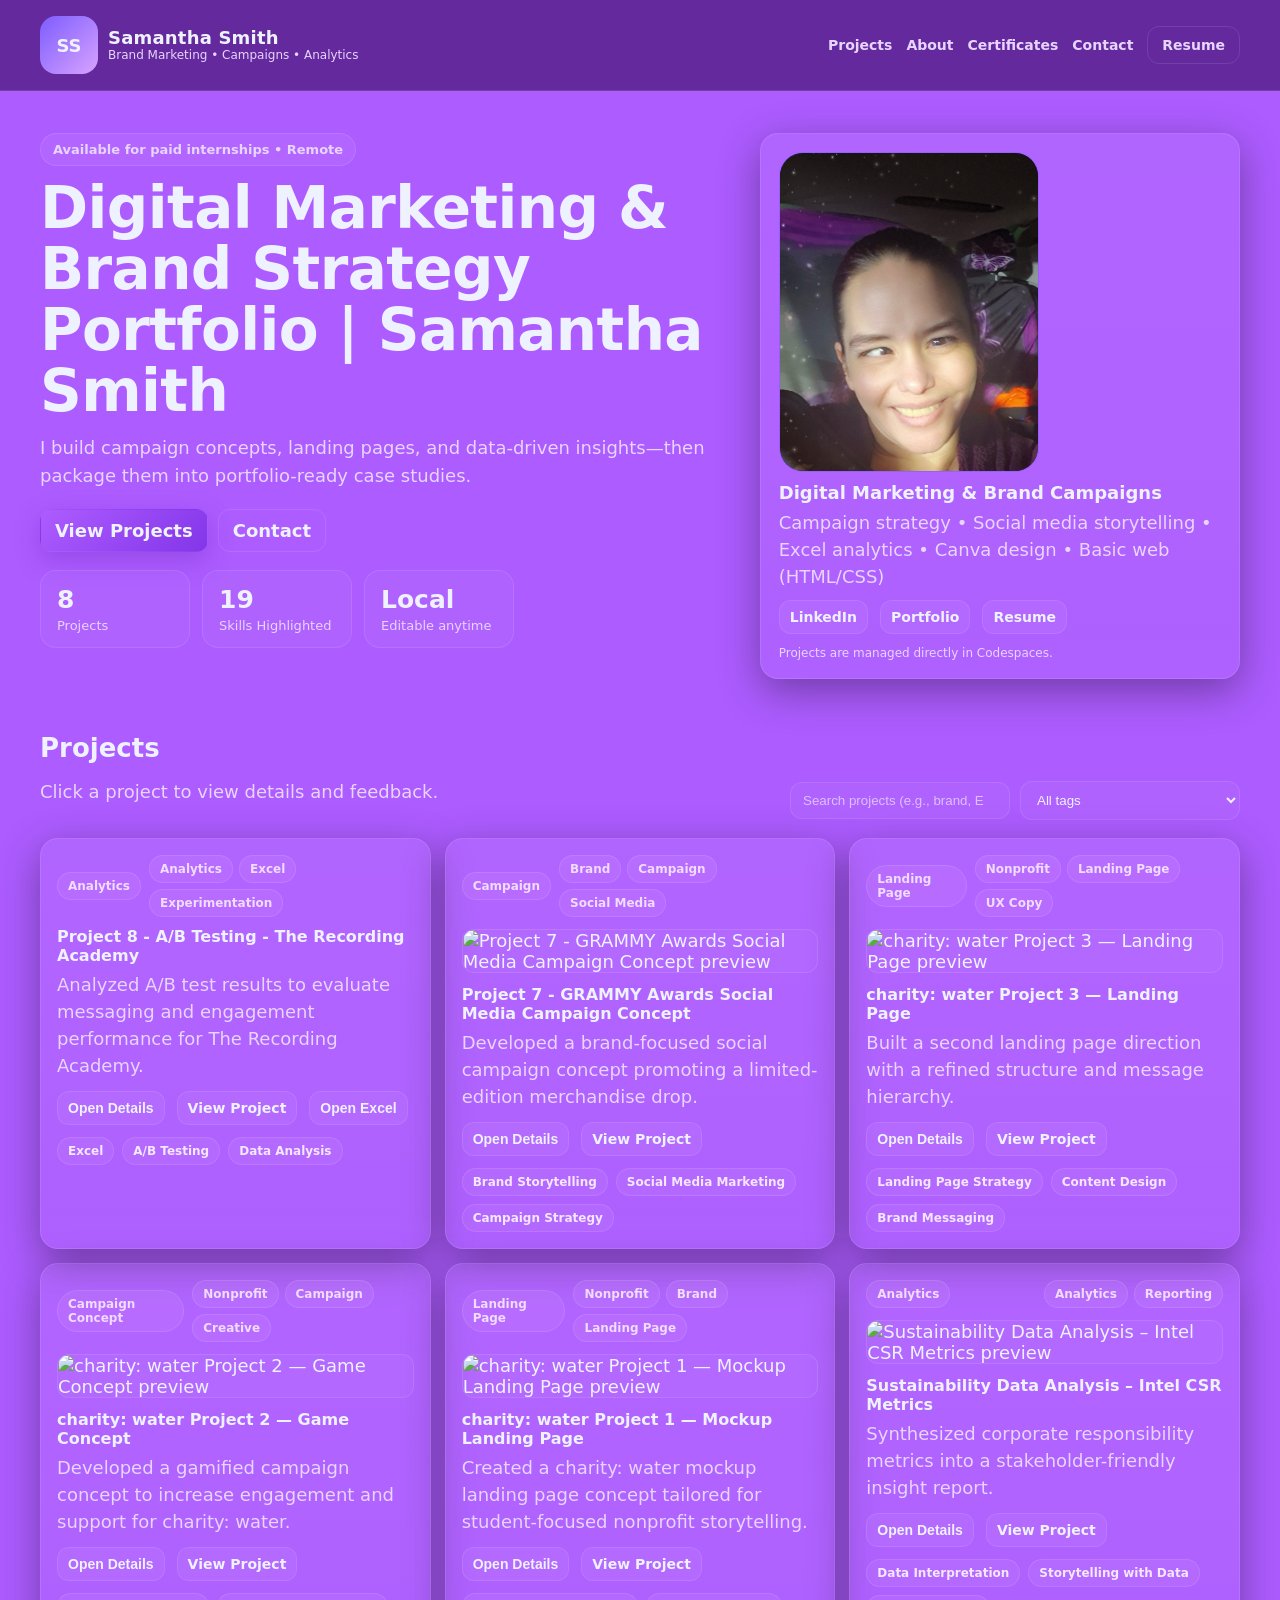
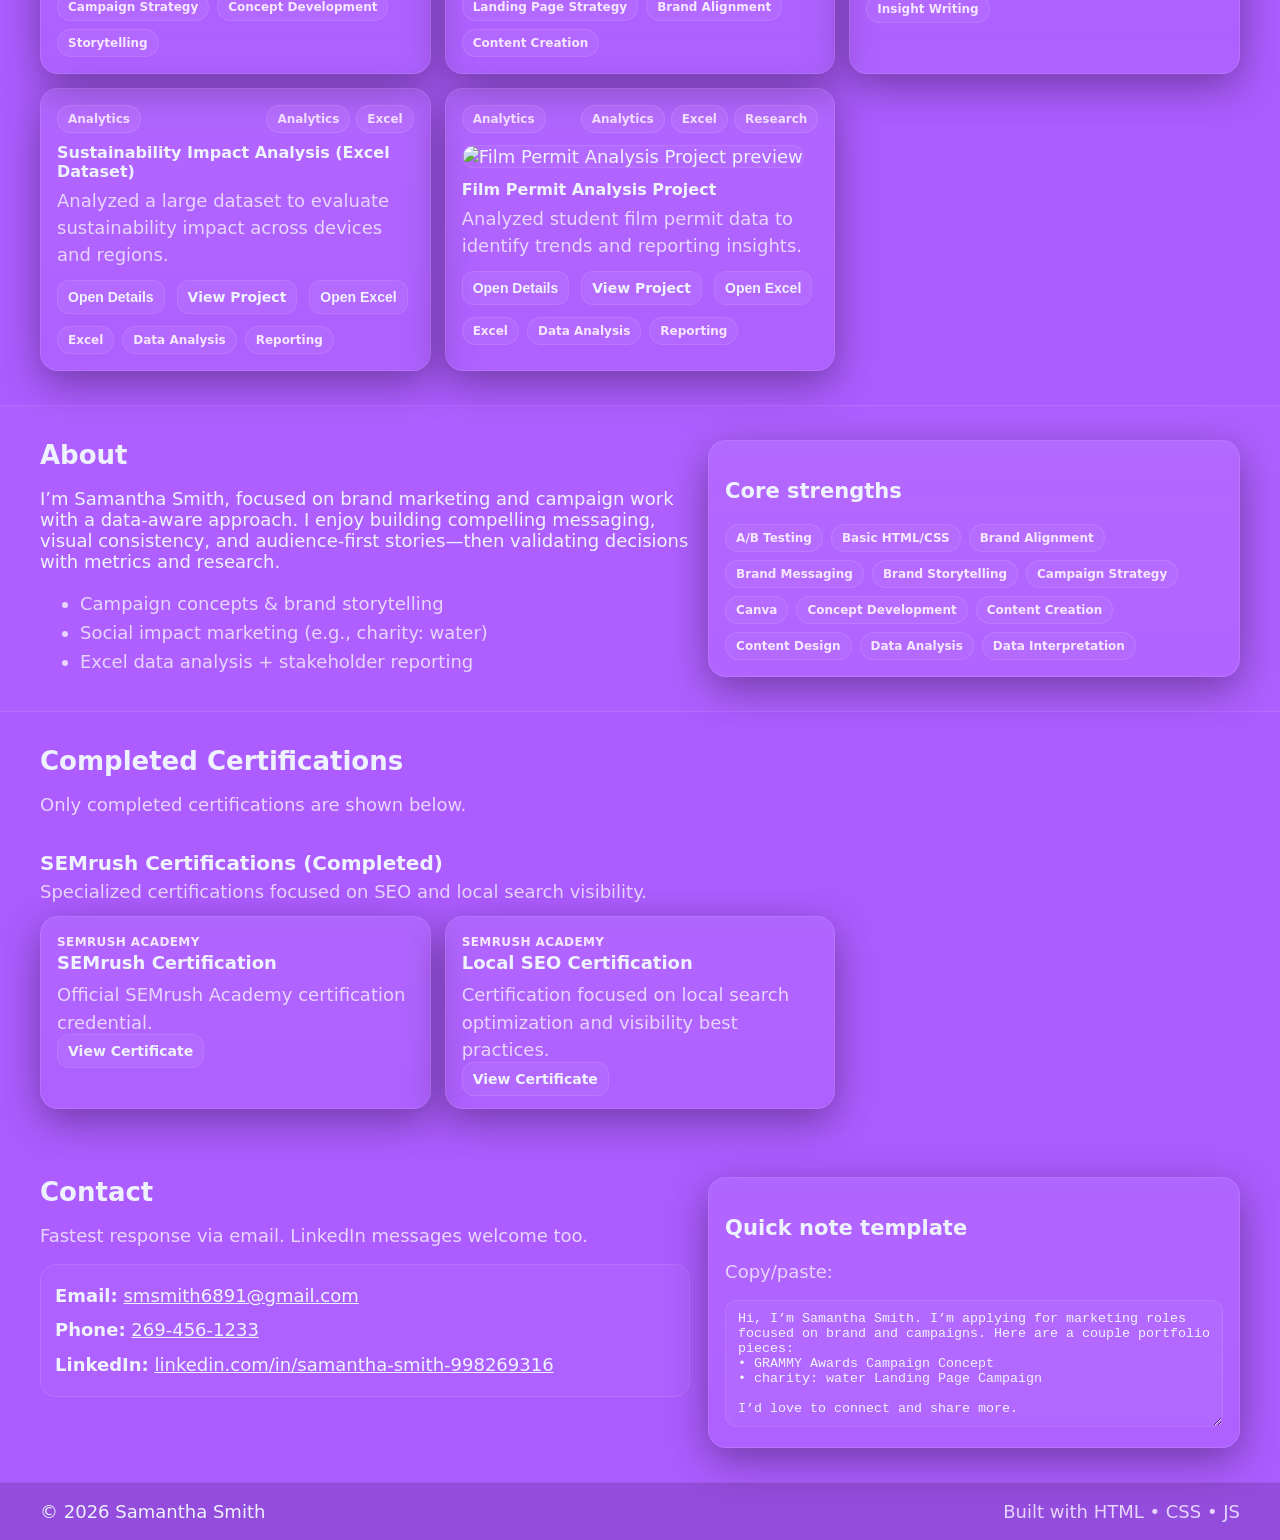
==== index.html @ 55d596a1 "Add verification token in meta and subpath HTML file" ====
<!doctype html>
<html lang="en">
<head>
  <meta charset="UTF-8" />
  <meta name="viewport" content="width=device-width, initial-scale=1" />
  <meta name="google-site-verification" content="googlef11b6f1f6ba6fa53" />
  <title>Samantha Smith | Digital Marketing & Brand Strategy Portfolio</title>
  <meta name="description" content="Portfolio of Samantha Smith showcasing digital marketing campaigns, SEO strategy, brand marketing, and creative campaign development." />
  <link rel="stylesheet" href="styles.css?v=20260307d" />
</head>
<body>
  <!-- Header -->
  <header class="site-header">
    <div class="container header-inner">
      <a class="brand" href="#top" aria-label="Go to top">
        <span class="brand-mark" aria-hidden="true">
          <img id="brandAvatarImage" alt="Samantha Smith brand profile photo" hidden />
          <span id="brandAvatarInitials">SS</span>
        </span>
        <span class="brand-text">
          <span class="brand-name">Samantha Smith</span>
          <span class="brand-role">Brand Marketing • Campaigns • Analytics</span>
        </span>
      </a>

      <nav class="nav" aria-label="Primary">
        <a href="#projects">Projects</a>
        <a href="#about">About</a>
        <a href="#certifications">Certificates</a>
        <a href="#contact">Contact</a>
        <a class="btn btn-ghost" href="https://samantha1686.github.io/Samantha-Smith-s-Portfolio-website/images/projects/assets/Samantha_Smith_Resume_2.pdf" target="_blank" rel="noreferrer">Resume</a>
      </nav>
    </div>
  </header>

  <!-- Hero -->
  <main id="top">
    <section class="hero">
      <div class="container hero-grid">
        <div class="hero-copy">
          <p class="pill">Available for paid internships • Remote</p>
          <h1>Digital Marketing & Brand Strategy Portfolio | Samantha Smith</h1>
          <p class="lede">
            I build campaign concepts, landing pages, and data-driven insights—then package them into portfolio-ready case studies.
          </p>

          <div class="hero-cta">
            <a class="btn btn-primary" href="#projects">View Projects</a>
            <a class="btn btn-ghost" href="#contact">Contact</a>
          </div>

          <div class="quick-stats" role="list">
            <div class="stat" role="listitem">
              <div class="stat-num" id="statProjects">0</div>
              <div class="stat-label">Projects</div>
            </div>
            <div class="stat" role="listitem">
              <div class="stat-num" id="statSkills">0</div>
              <div class="stat-label">Skills Highlighted</div>
            </div>
            <div class="stat" role="listitem">
              <div class="stat-num" id="statUpdates">Local</div>
              <div class="stat-label">Editable anytime</div>
            </div>
          </div>
        </div>

        <aside class="hero-card" aria-label="Profile card">
          <div class="card">
            <div class="avatar" aria-hidden="true">
              <img id="profileAvatarImage" alt="Samantha Smith profile photo" hidden />
              <span id="profileAvatarInitials">SS</span>
            </div>
            <div class="card-body">
              <h2 class="card-title">Digital Marketing & Brand Campaigns</h2>
              <p class="card-text">
                Campaign strategy • Social media storytelling • Excel analytics • Canva design • Basic web (HTML/CSS)
              </p>

              <div class="links">
                <a class="link" id="linkedinLink" href="https://www.linkedin.com/" target="_blank" rel="noreferrer">LinkedIn</a>
                <a class="link" id="portfolioLink" href="#projects">Portfolio</a>
                <a class="link" id="resumeLink" href="https://samantha1686.github.io/Samantha-Smith-s-Portfolio-website/images/projects/assets/Samantha_Smith_Resume_2.pdf" target="_blank" rel="noreferrer">Resume</a>
              </div>

              <p class="note">Projects are managed directly in Codespaces.</p>
            </div>
          </div>
        </aside>
      </div>
    </section>

    <!-- Projects -->
    <section id="projects" class="section">
      <div class="container section-head">
        <div>
          <h2>Projects</h2>
          <p class="muted">Click a project to view details and feedback.</p>
        </div>

        <div class="filters">
          <input id="searchInput" class="input" type="search" placeholder="Search projects (e.g., brand, Excel, campaign)" />
          <select id="tagFilter" class="input" aria-label="Filter by tag">
            <option value="">All tags</option>
          </select>
        </div>
      </div>

      <div class="container">
        <div id="projectGrid" class="grid" aria-live="polite"></div>
      </div>
    </section>

    <!-- About -->
    <section id="about" class="section alt">
      <div class="container two-col">
        <div>
          <h2>About</h2>
          <p>
            I’m Samantha Smith, focused on brand marketing and campaign work with a data-aware approach.
            I enjoy building compelling messaging, visual consistency, and audience-first stories—then validating decisions with metrics and research.
          </p>

          <ul class="bullets">
            <li>Campaign concepts & brand storytelling</li>
            <li>Social impact marketing (e.g., charity: water)</li>
            <li>Excel data analysis + stakeholder reporting</li>
          </ul>
        </div>

        <div class="card slim">
          <h3>Core strengths</h3>
          <div class="chip-row" id="skillsChips"></div>
        </div>
      </div>
    </section>

    <!-- Certifications -->
    <section id="certifications" class="section">
      <div class="container section-head">
        <div>
          <h2>Completed Certifications</h2>
          <p class="muted">Only completed certifications are shown below.</p>
        </div>
      </div>

      <div class="container cert-subhead">
        <h3>SEMrush Certifications (Completed)</h3>
        <p class="muted">Specialized certifications focused on SEO and local search visibility.</p>
      </div>

      <div class="container cert-grid" role="list" aria-label="SEMrush certifications">
        <article class="card cert-card" role="listitem">
          <p class="cert-issuer">SEMrush Academy</p>
          <h3>SEMrush Certification</h3>
          <p class="muted">Official SEMrush Academy certification credential.</p>
          <p><a class="link" href="semrush%20certifications/samantha-smith_25SEMrush.pdf" target="_blank" rel="noreferrer">View Certificate</a></p>
        </article>

        <article class="card cert-card" role="listitem">
          <p class="cert-issuer">SEMrush Academy</p>
          <h3>Local SEO Certification</h3>
          <p class="muted">Certification focused on local search optimization and visibility best practices.</p>
          <p><a class="link" href="semrush%20certifications/samantha-smith_25localseo.pdf" target="_blank" rel="noreferrer">View Certificate</a></p>
        </article>
      </div>
    </section>

    <!-- Contact -->
    <section id="contact" class="section">
      <div class="container two-col">
        <div>
          <h2>Contact</h2>
          <p class="muted">Fastest response via email. LinkedIn messages welcome too.</p>

          <div class="contact-card">
            <div><strong>Email:</strong> <a href="mailto:smsmith6891@gmail.com">smsmith6891@gmail.com</a></div>
            <div><strong>Phone:</strong> <a href="tel:+12694561233">269-456-1233</a></div>
            <div><strong>LinkedIn:</strong> <a href="https://www.linkedin.com/in/samantha-smith-998269316/" target="_blank" rel="noreferrer">linkedin.com/in/samantha-smith-998269316</a></div>
          </div>
        </div>

        <div class="card slim">
          <h3>Quick note template</h3>
          <p class="muted">Copy/paste:</p>
          <textarea class="textarea" rows="7" readonly>
Hi, I’m Samantha Smith. I’m applying for marketing roles focused on brand and campaigns. Here are a couple portfolio pieces:
• GRAMMY Awards Campaign Concept
• charity: water Landing Page Campaign

I’d love to connect and share more.
          </textarea>
        </div>
      </div>
    </section>
  </main>

  <!-- Project Modal -->
  <dialog id="projectModal" class="modal">
    <div class="modal-inner">
      <button class="icon-btn" id="modalClose" aria-label="Close">✕</button>
      <div id="modalContent"></div>
    </div>
  </dialog>

  <footer class="footer">
    <div class="container footer-inner">
      <span>© <span id="year"></span> Samantha Smith</span>
      <span class="muted">Built with HTML • CSS • JS</span>
    </div>
  </footer>

  <script src="https://cdn.jsdelivr.net/npm/xlsx@0.18.5/dist/xlsx.full.min.js"></script>
  <script src="app.js?v=20260308a"></script>
</body>
</html>
---- styles.css ----
:root{
  --bg:#ad5cff;
  --panel:#0f1a2f;
  --panel-2:#101f3b;
  --text:#eef2ff;
  --muted:#e7d5ff;
  --line: rgba(255,255,255,.10);
  --brand:#7c5cff;
  --brand-2:#d8a3ff;
  --danger:#ff4d4d;
  --shadow: 0 12px 40px rgba(0,0,0,.35);
}

*{ box-sizing:border-box; }
html{ scroll-behavior:smooth; }
body{
  margin:0;
  font-family: ui-sans-serif, system-ui, -apple-system, Segoe UI, Roboto, Helvetica, Arial;
  font-size: 18px;
  background: var(--bg);
  color:var(--text);
}

a{ color:inherit; }
.container{ width:min(1200px, 95%); margin:0 auto; }

.site-header{
  position:sticky; top:0; z-index:50;
  backdrop-filter: blur(10px);
  background: rgba(72,24,120,.72);
  border-bottom: 1px solid var(--line);
}
.header-inner{
  display:flex; align-items:center; justify-content:space-between;
  padding:16px 0;
}
.brand{ display:flex; gap:10px; align-items:center; text-decoration:none; }
.brand-mark{
  width:58px; height:58px; border-radius:16px;
  display:grid; place-items:center;
  background: linear-gradient(135deg, rgba(124,92,255,1), rgba(216,163,255,1));
  font-weight:800;
  overflow:hidden;
}
.brand-mark img{
  width:100%;
  height:100%;
  object-fit:cover;
  object-position: center 62%;
}
#brandAvatarImage{ display:none !important; }
#brandAvatarInitials{ display:inline !important; }
.brand-text{ display:flex; flex-direction:column; line-height:1.1; }
.brand-name{ font-weight:800; letter-spacing:.2px; }
.brand-role{ font-size:12px; color:var(--muted); margin-top:2px; }

.nav{ display:flex; gap:14px; align-items:center; }
.nav a{ text-decoration:none; color:var(--muted); font-weight:600; font-size:14px; }
.nav a:hover{ color:#f4e7ff; }

.hero{ padding:42px 0 20px; }
.hero-grid{
  display:grid; gap:26px;
  grid-template-columns: 1.3fr .9fr;
}
@media (max-width: 900px){
  .hero-grid{ grid-template-columns: 1fr; }
}

.pill{
  display:inline-block;
  padding:8px 12px;
  border:1px solid var(--line);
  border-radius:999px;
  color:var(--muted);
  background: rgba(216,163,255,.14);
  font-weight:600;
  font-size:13px;
  margin:0 0 12px;
}
h1{
  font-size:58px;
  line-height:1.05;
  margin:0 0 12px;
  letter-spacing:-.6px;
}
@media (max-width: 600px){
  h1{ font-size:38px; }
}
.lede{ color:var(--muted); font-size:18px; line-height:1.6; margin:0 0 18px; }

.hero-cta{ display:flex; gap:10px; margin: 14px 0 18px; flex-wrap:wrap; }

.btn{
  border:1px solid var(--line);
  background: rgba(255,255,255,.08);
  color:var(--text);
  padding:10px 14px;
  border-radius:12px;
  cursor:pointer;
  font-weight:700;
  text-decoration:none;
  display:inline-flex;
  align-items:center;
  justify-content:center;
  gap:8px;
  transition: background .15s ease, transform .12s ease, box-shadow .15s ease;
}
.btn:hover{
  background: rgba(244,231,255,.17);
  transform: translateY(-1px);
}
.btn:focus-visible{
  outline: 2px solid rgba(244,231,255,.78);
  outline-offset: 2px;
}
.btn-primary{
  background: linear-gradient(135deg, rgba(173,92,255,1), rgba(131,54,233,1));
  border-color: transparent;
  box-shadow: 0 8px 24px rgba(110,40,190,.35);
}
.btn-primary:hover{ filter: brightness(1.08); }
.btn-ghost{ background: transparent; }
.btn-danger{
  background: rgba(255,77,77,.12);
  border-color: rgba(255,77,77,.35);
  color: #ffd6d6;
}
.btn-danger:hover{ background: rgba(255,77,77,.18); }

.quick-stats{
  display:flex; gap:12px; flex-wrap:wrap;
  margin-top:12px;
}
.stat{
  padding:14px 16px;
  border:1px solid var(--line);
  border-radius:16px;
  background: rgba(255,255,255,.04);
  min-width: 150px;
}
.stat-num{ font-size:25px; font-weight:900; }
.stat-label{ font-size:13px; color:var(--muted); margin-top:4px; }

.card{
  border:1px solid var(--line);
  border-radius:18px;
  background: linear-gradient(180deg, rgba(255,255,255,.06), rgba(255,255,255,.03));
  box-shadow: var(--shadow);
}
.card.slim{ padding:16px; }
.hero-card .card{ padding:18px; }
.avatar{
  width:260px;
  height:320px;
  max-width:100%;
  border-radius:24px;
  background: rgba(124,92,255,.18);
  border:1px solid rgba(124,92,255,.35);
  display:grid; place-items:center;
  font-weight:900;
  letter-spacing:.6px;
  margin-bottom:10px;
  overflow:hidden;
}
@media (max-width: 600px){
  .avatar{
    width:210px;
    height:260px;
    border-radius:20px;
  }
}
.avatar img{
  width:100%;
  height:100%;
  object-fit: contain;
  object-position: center top;
  background: rgba(73,30,122,.85);
}
.card-title{ margin: 8px 0 6px; font-size:18px; }
.card-text{ margin: 0 0 10px; color: var(--muted); line-height:1.5; }
.links{ display:flex; gap:12px; flex-wrap:wrap; }
.link{
  color: var(--text);
  text-decoration:none;
  font-weight:700;
  font-size:14px;
  padding:8px 10px;
  border-radius:12px;
  border:1px solid var(--line);
  background: rgba(216,163,255,.10);
}
.link:hover{ background: rgba(244,231,255,.16); }
.note{ margin: 12px 0 0; color: var(--muted); font-size:12px; }

.section{ padding: 34px 0; }
.section.alt{ background: rgba(255,255,255,.02); border-top:1px solid var(--line); border-bottom:1px solid var(--line); }
.section-head{
  display:flex; align-items:flex-end; justify-content:space-between;
  gap:16px; flex-wrap:wrap;
  margin-bottom:18px;
}
.section h2{ margin:0 0 8px; font-size:26px; }
.muted{ color: var(--muted); }

.filters{ display:flex; gap:10px; align-items:center; flex-wrap:wrap; }
.input{
  border:1px solid var(--line);
  background: rgba(255,255,255,.04);
  border-radius:12px;
  padding:10px 12px;
  color: var(--text);
  outline:none;
  min-width: 220px;
}
.input::placeholder{ color: rgba(231,213,255,.82); }

.grid{
  display:grid;
  grid-template-columns: repeat(3, 1fr);
  gap:14px;
}
@media (max-width: 900px){
  .grid{ grid-template-columns: repeat(2, 1fr); }
}
@media (max-width: 600px){
  .grid{ grid-template-columns: 1fr; }
}
.card-project{
  padding:16px;
  cursor:pointer;
  transition: transform .12s ease;
}
.card-project:hover{ transform: translateY(-2px); }

.kicker{
  display:flex; gap:8px; align-items:center; justify-content:space-between;
  margin-bottom:10px;
}
.badge{
  font-size:12px;
  padding:6px 10px;
  border-radius:999px;
  border:1px solid var(--line);
  background: rgba(216,163,255,.14);
  color: #f0dcff;
  font-weight:700;
}
.project-title{ font-size:16px; margin:0 0 6px; font-weight:900; }
.project-summary{ margin:0 0 12px; color:var(--muted); line-height:1.5; }
.project-cover{
  width:100%;
  height:170px;
  object-fit:cover;
  border-radius:12px;
  border:1px solid var(--line);
  background: rgba(255,255,255,.03);
  margin: 2px 0 12px;
}
.chip-row{ display:flex; gap:8px; flex-wrap:wrap; }
.chip{
  font-size:12px;
  padding:6px 10px;
  border-radius:999px;
  background: rgba(216,163,255,.10);
  border:1px solid rgba(216,163,255,.28);
  color:#f4e7ff;
  font-weight:700;
}
.two-col{
  display:grid;
  grid-template-columns: 1.1fr .9fr;
  gap:18px;
}
@media (max-width: 900px){
  .two-col{ grid-template-columns: 1fr; }
}
.bullets{ margin:12px 0 0; color:var(--muted); line-height:1.6; }

.cert-grid{
  display:grid;
  grid-template-columns: repeat(3, minmax(0, 1fr));
  gap:14px;
}
.cert-subhead{
  margin-top: 18px;
  margin-bottom: 14px;
}
.cert-subhead h3{
  margin: 0 0 6px;
  font-size: 20px;
}
.cert-subhead p{
  margin: 0;
}
@media (max-width: 900px){
  .cert-grid{ grid-template-columns: repeat(2, minmax(0, 1fr)); }
}
@media (max-width: 640px){
  .cert-grid{ grid-template-columns: 1fr; }
}
.cert-card{
  padding:16px;
}
.cert-card h3{
  margin:0 0 8px;
  font-size:18px;
}
.cert-card p{
  margin:0;
  line-height:1.55;
}
.cert-issuer{
  font-size:12px;
  letter-spacing:.4px;
  text-transform:uppercase;
  font-weight:800;
  color:#f4e7ff;
  margin:0 0 8px;
}

.contact-card{
  border:1px solid var(--line);
  border-radius:16px;
  padding:14px;
  background: rgba(255,255,255,.03);
  line-height:1.9;
}

.textarea{
  width:100%;
  border:1px solid var(--line);
  background: rgba(255,255,255,.04);
  border-radius:12px;
  padding:10px 12px;
  color: var(--text);
  resize: vertical;
}

.footer{
  border-top: 1px solid var(--line);
  padding: 18px 0;
  background: rgba(56,18,94,.22);
}
.footer-inner{
  display:flex; justify-content:space-between; gap:10px; flex-wrap:wrap;
}

/* Modal */
.modal{
  border:none;
  padding:0;
  background: transparent;
}
.modal::backdrop{ background: rgba(0,0,0,.55); }
.modal-inner{
  width: min(840px, 92vw);
  margin: 7vh auto;
  border-radius: 18px;
  border: 1px solid var(--line);
  background: rgba(77,27,130,.96);
  box-shadow: var(--shadow);
  position: relative;
  padding: 18px;
}
.icon-btn{
  position:absolute;
  top:12px; right:12px;
  border:1px solid var(--line);
  background: rgba(255,255,255,.04);
  color: var(--text);
  width:38px; height:38px;
  border-radius:12px;
  cursor:pointer;
  font-weight:900;
}
.icon-btn:hover{ background: rgba(255,255,255,.08); }
.modal h3{ margin: 6px 0 10px; font-size:22px; }
.modal h3,
.modal h4,
.modal p,
.modal .list,
.modal .list li{
  color: var(--text);
}
.modal .modal-title,
.modal .modal-section-title,
.modal .modal-copy,
.modal .modal-list,
.modal .modal-list li{
  color: var(--text) !important;
}
.modal p{ line-height:1.65; }
.project-modal-media{
  display:grid;
  grid-template-columns: repeat(2, minmax(0, 1fr));
  gap:10px;
  margin: 2px 0 12px;
}
.project-modal-image{
  width:100%;
  height:190px;
  object-fit:cover;
  border-radius:12px;
  border:1px solid var(--line);
  background: rgba(255,255,255,.03);
}
@media (max-width: 700px){
  .project-modal-media{ grid-template-columns: 1fr; }
}
.excel-preview-wrap{
  margin-top: 12px;
  max-height: 52vh;
  overflow: auto;
  border: 1px solid var(--line);
  border-radius: 12px;
  background: rgba(255,255,255,.02);
  padding: 8px;
}
.excel-preview-toolbar{
  display:flex;
  gap:8px;
  align-items:center;
  margin: 8px 0 10px;
}
.excel-preview-toolbar .input{
  min-width: 220px;
}
.excel-preview-wrap table{
  border-collapse: collapse;
  width: 100%;
  color: var(--text) !important;
  font-size: 13px;
  background: transparent !important;
}
.excel-preview-wrap tbody,
.excel-preview-wrap thead,
.excel-preview-wrap tr{
  background: transparent !important;
}
.excel-preview-wrap th,
.excel-preview-wrap td{
  border: 1px solid var(--line);
  padding: 6px 8px;
  text-align: left;
  color: var(--text) !important;
  background: rgba(73,30,122,.92) !important;
}
.excel-preview-wrap tr:nth-child(even){
  background: rgba(255,255,255,.02);
}
.excel-preview-wrap a{
  color: #cfd9ff !important;
}
hr.sep{ border:none; border-top:1px solid var(--line); margin:16px 0; }
.list{ margin:0; padding-left:18px; line-height:1.7; }

/* Admin panel */
.admin{
  position: fixed;
  right: 14px;
  bottom: 14px;
  width: min(560px, 92vw);
  max-height: 86vh;
  overflow: auto;
  border: 1px solid var(--line);
  background: rgba(77,27,130,.95);
  border-radius: 18px;
  box-shadow: var(--shadow);
  padding: 16px;
}
.admin-head h2{ margin:0 0 6px; }
.admin-actions{ display:flex; gap:10px; flex-wrap:wrap; margin: 12px 0 14px; }
.form-row{ display:grid; gap:10px; margin-bottom:12px; }
.form-row label{ display:grid; gap:6px; font-weight:700; color: var(--text); }
.form-row .input, .form-row .textarea{ width:100%; }
.form-row.two{ grid-template-columns: 1fr 1fr; }
.admin-list{ margin-top: 14px; }
#adminList{ display:grid; gap:8px; margin-top:10px; }
.admin-item{
  display:flex; align-items:center; justify-content:space-between;
  gap:10px;
  padding:10px 12px;
  border:1px solid var(--line);
  border-radius:14px;
  background: rgba(255,255,255,.03);
}
.admin-item strong{ font-size:14px; }
.admin-item .mini{ color: var(--muted); font-size:12px; }
.admin-item .row{ display:flex; gap:8px; flex-wrap:wrap; }
.admin-image-preview{
  margin-top:4px;
  max-width: 360px;
  white-space: nowrap;
  overflow: hidden;
  text-overflow: ellipsis;
}

.file-btn{ position:relative; overflow:hidden; }
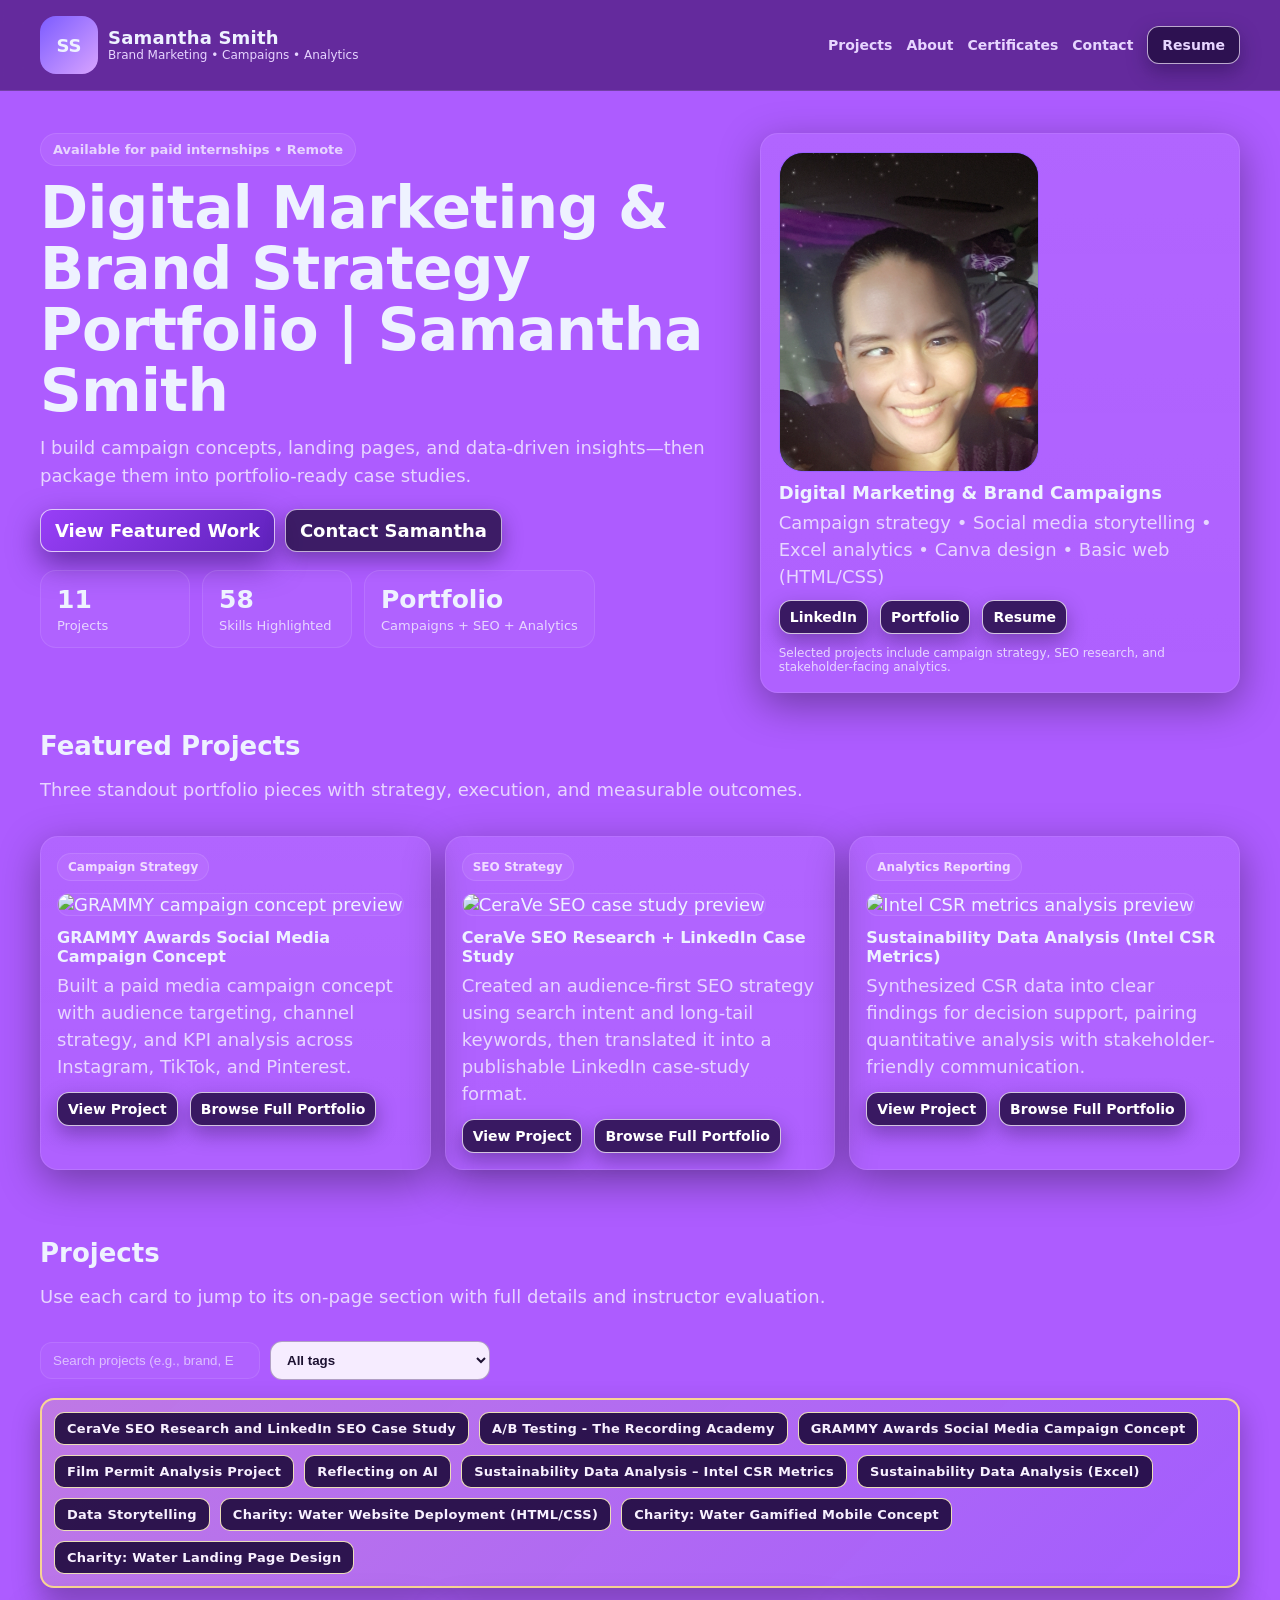
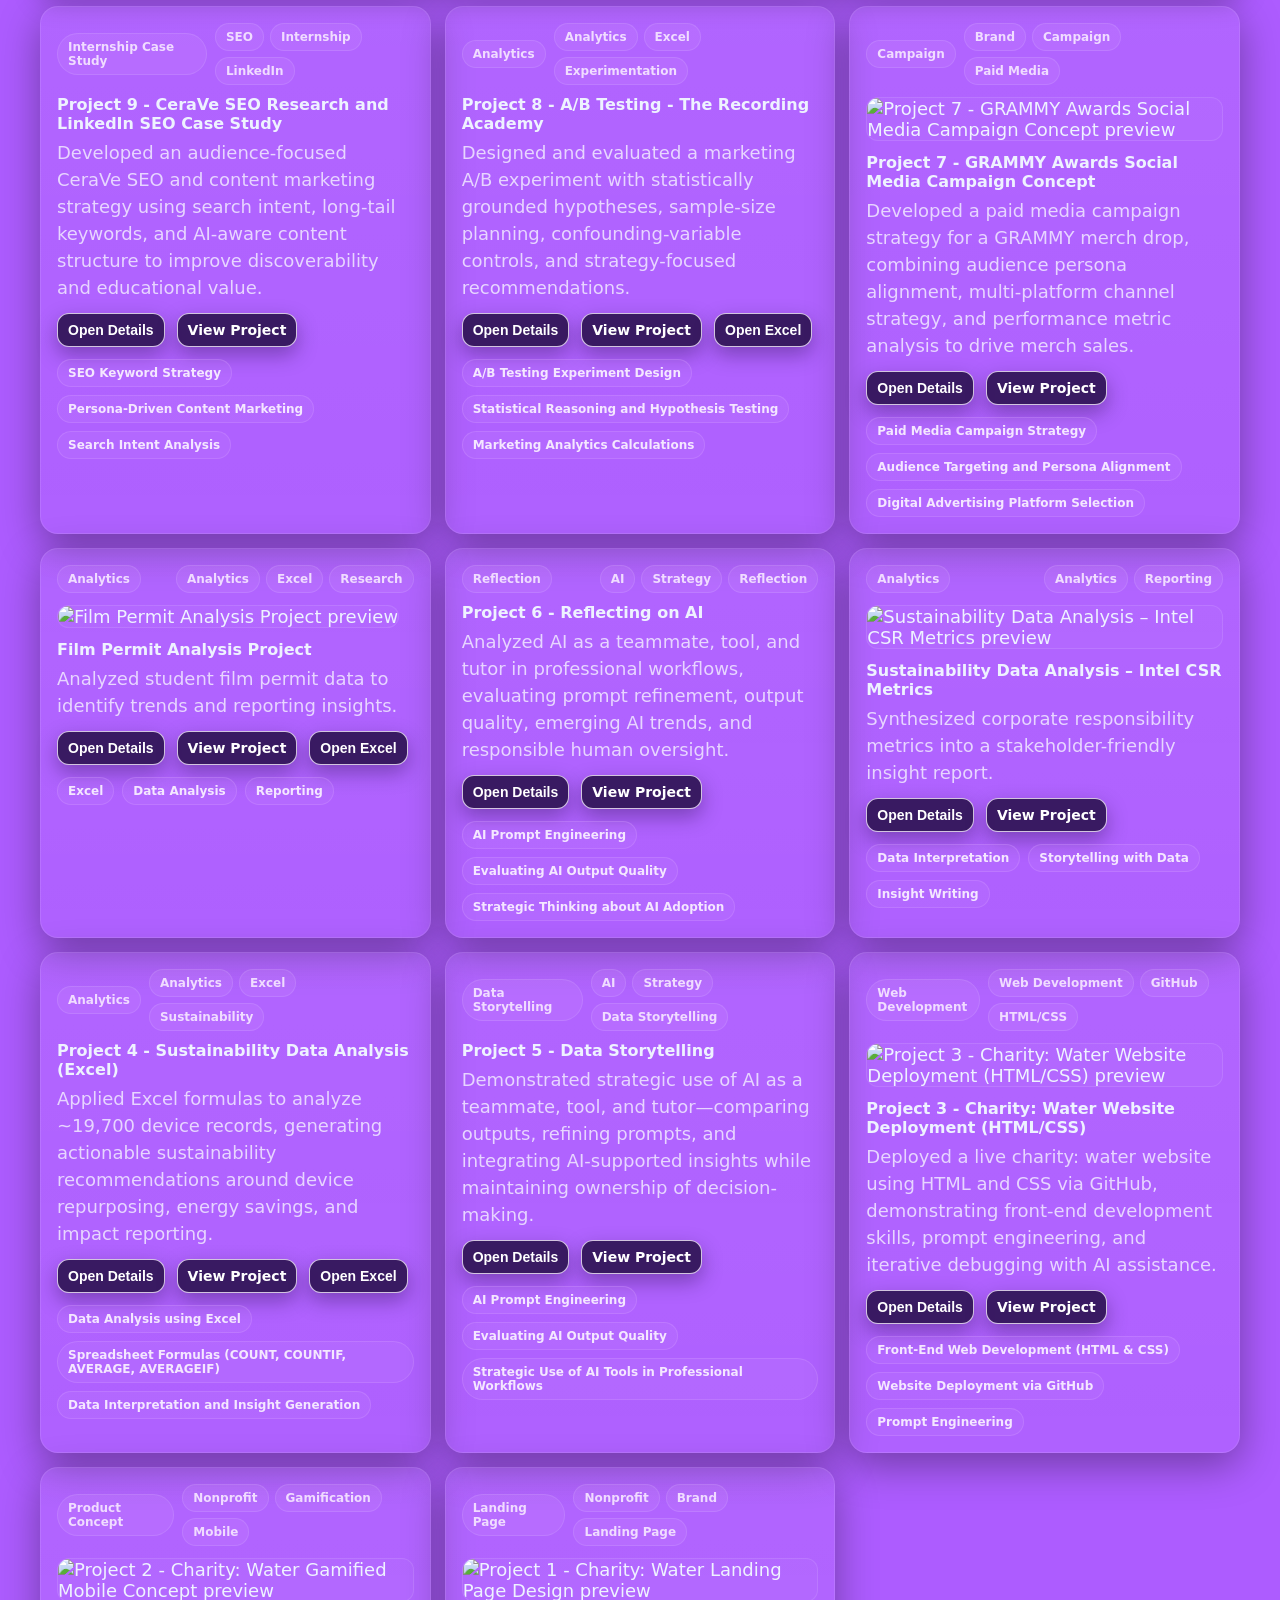
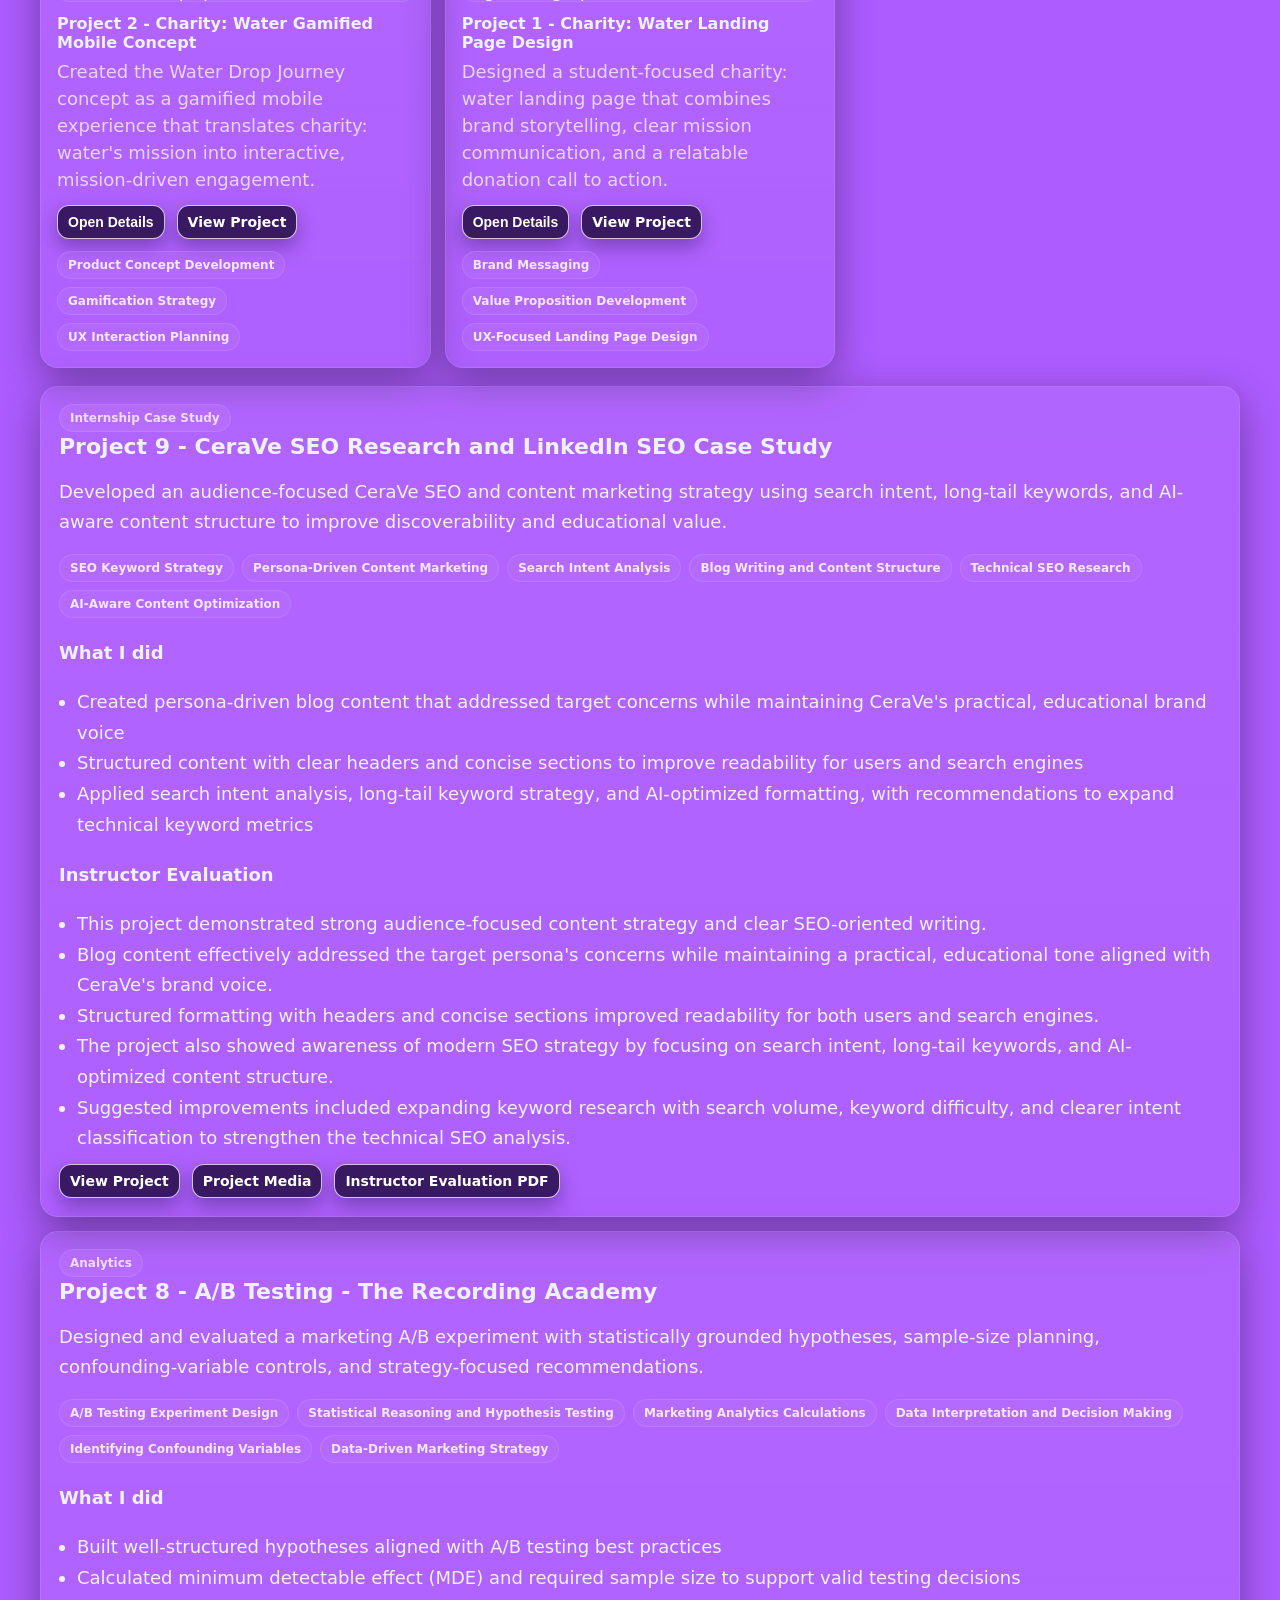
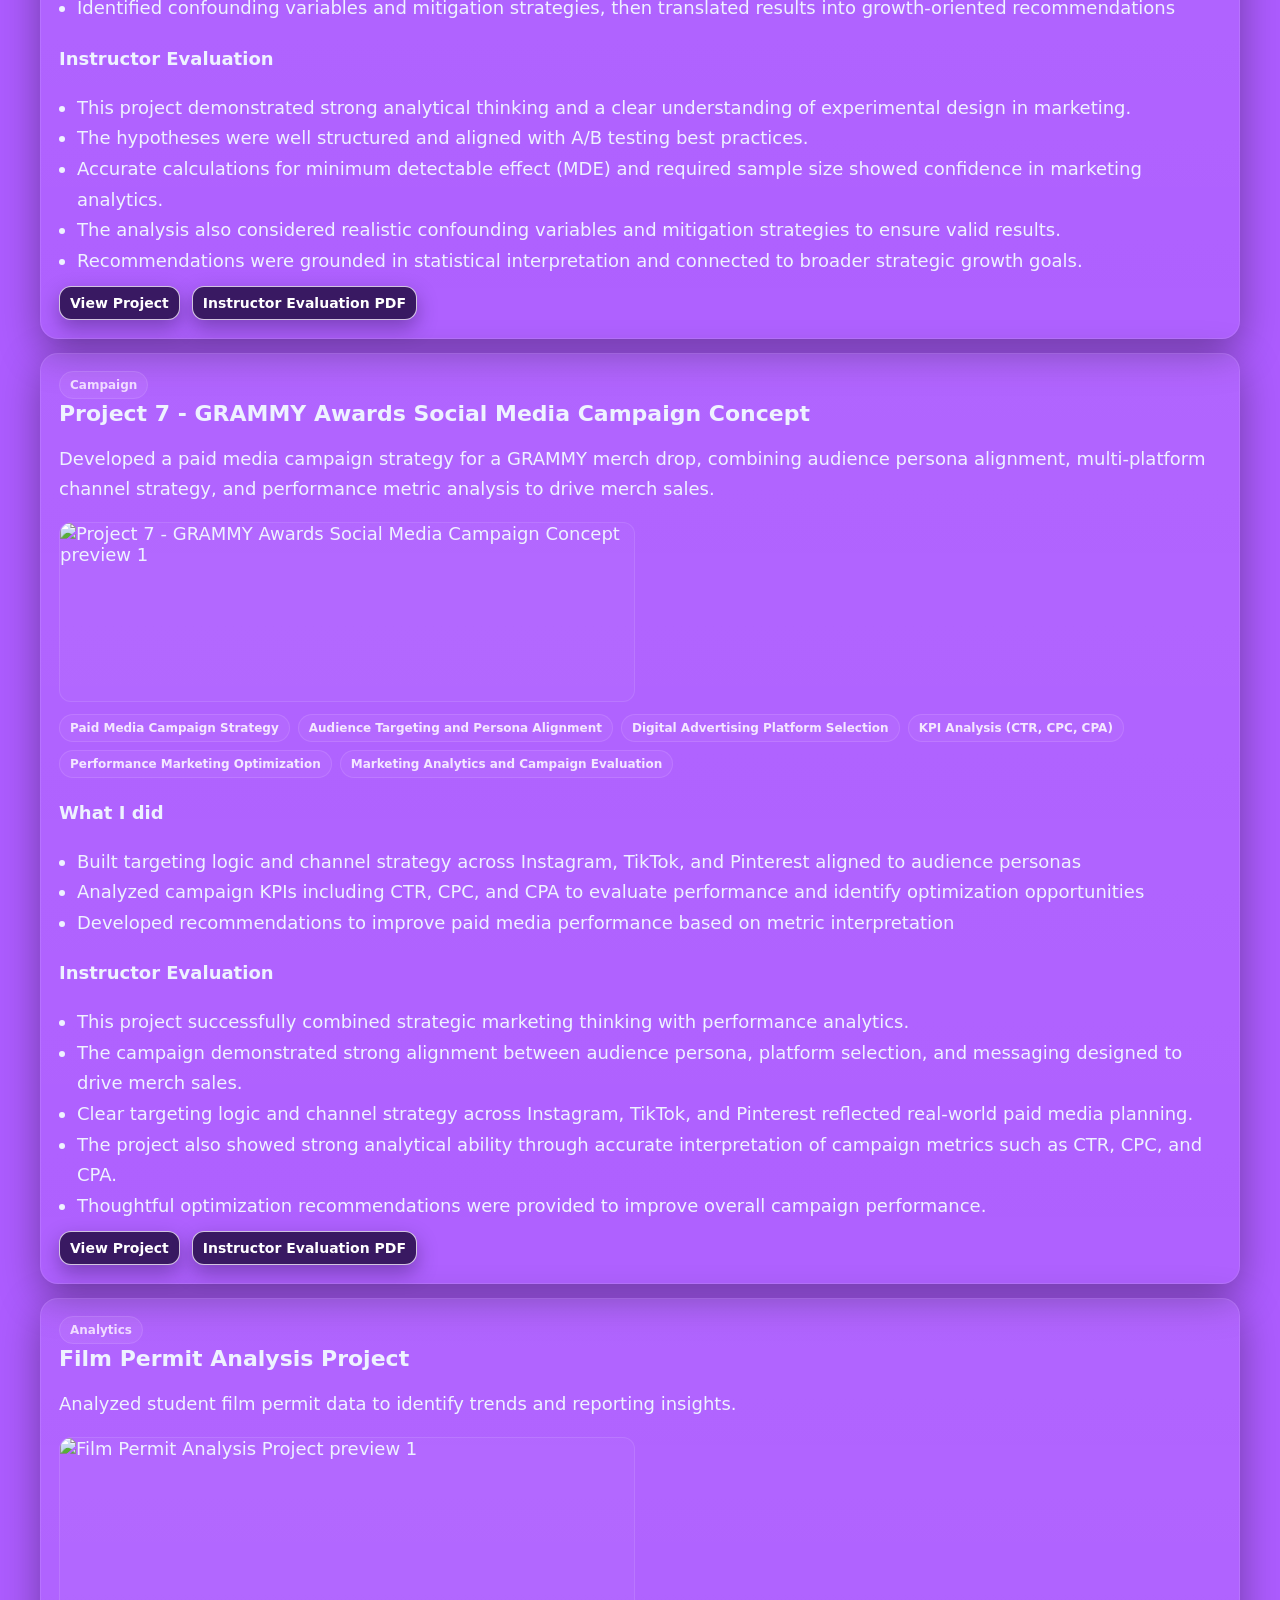
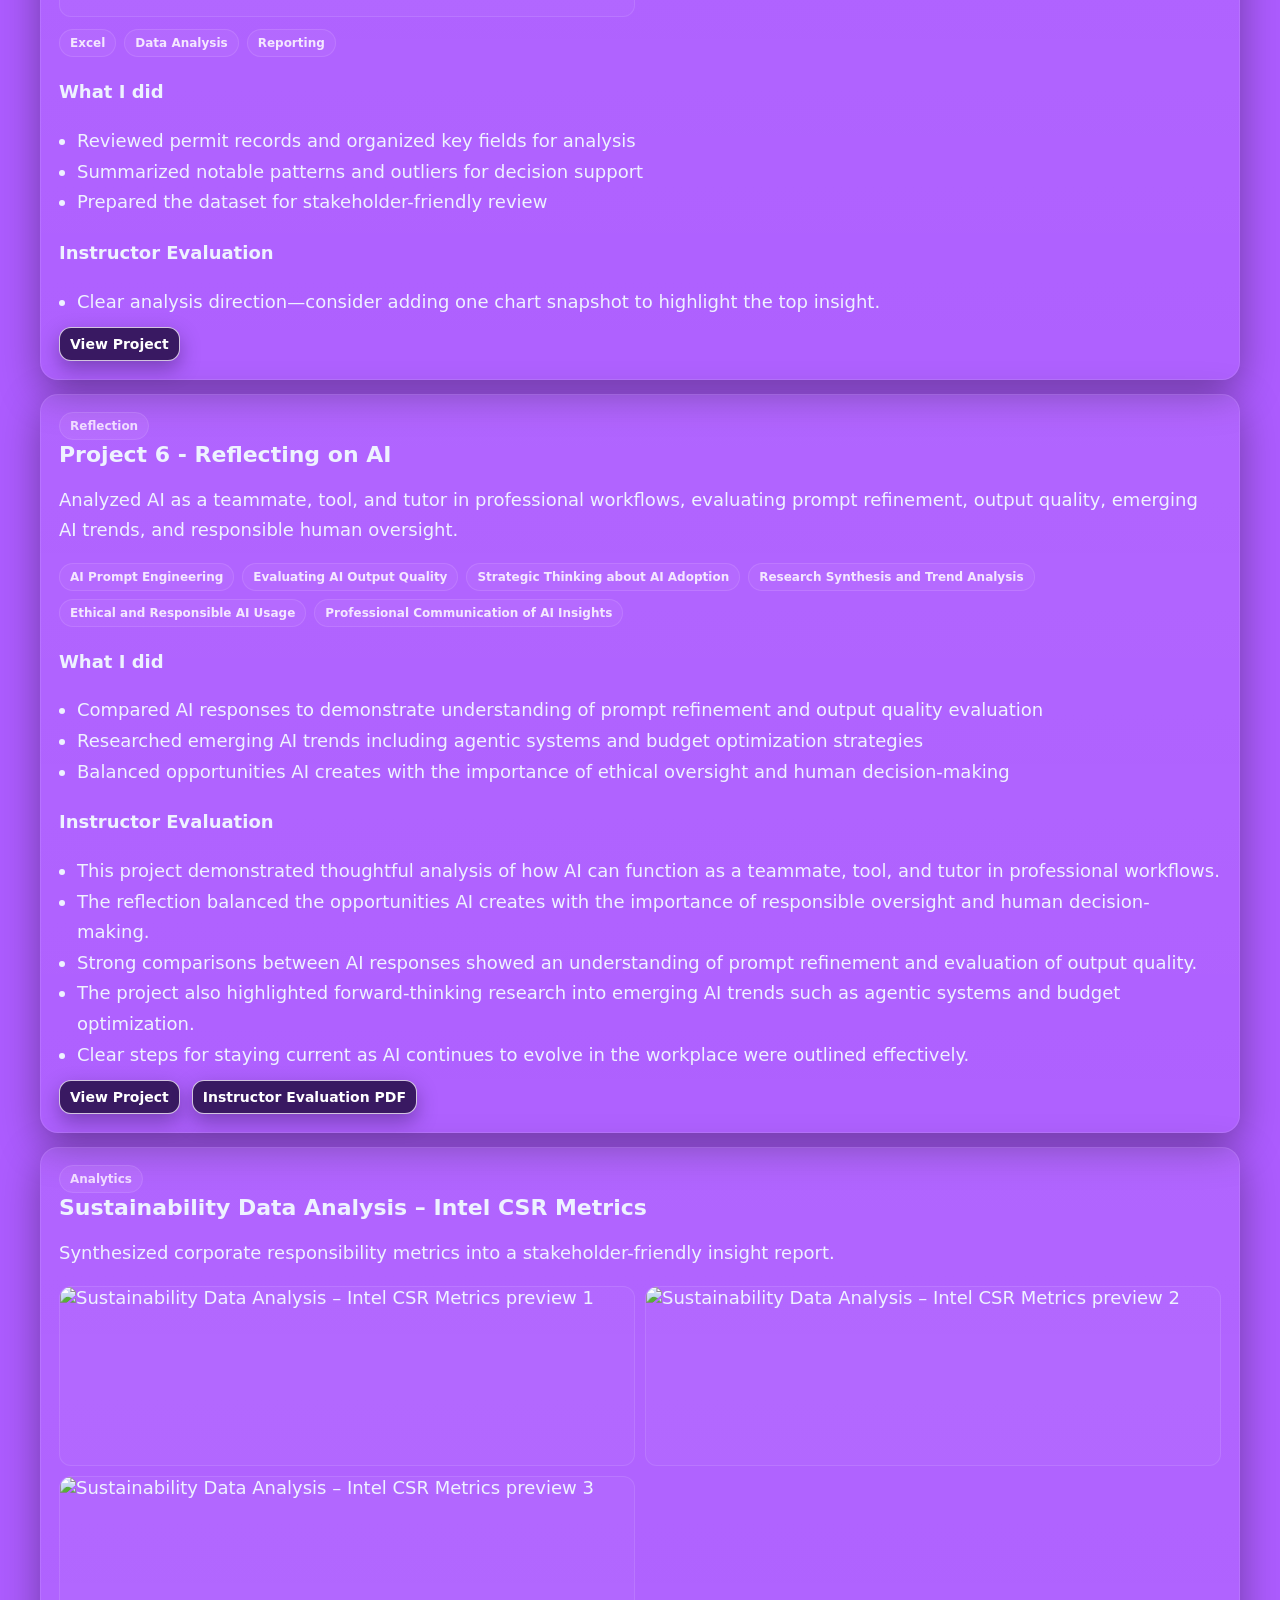
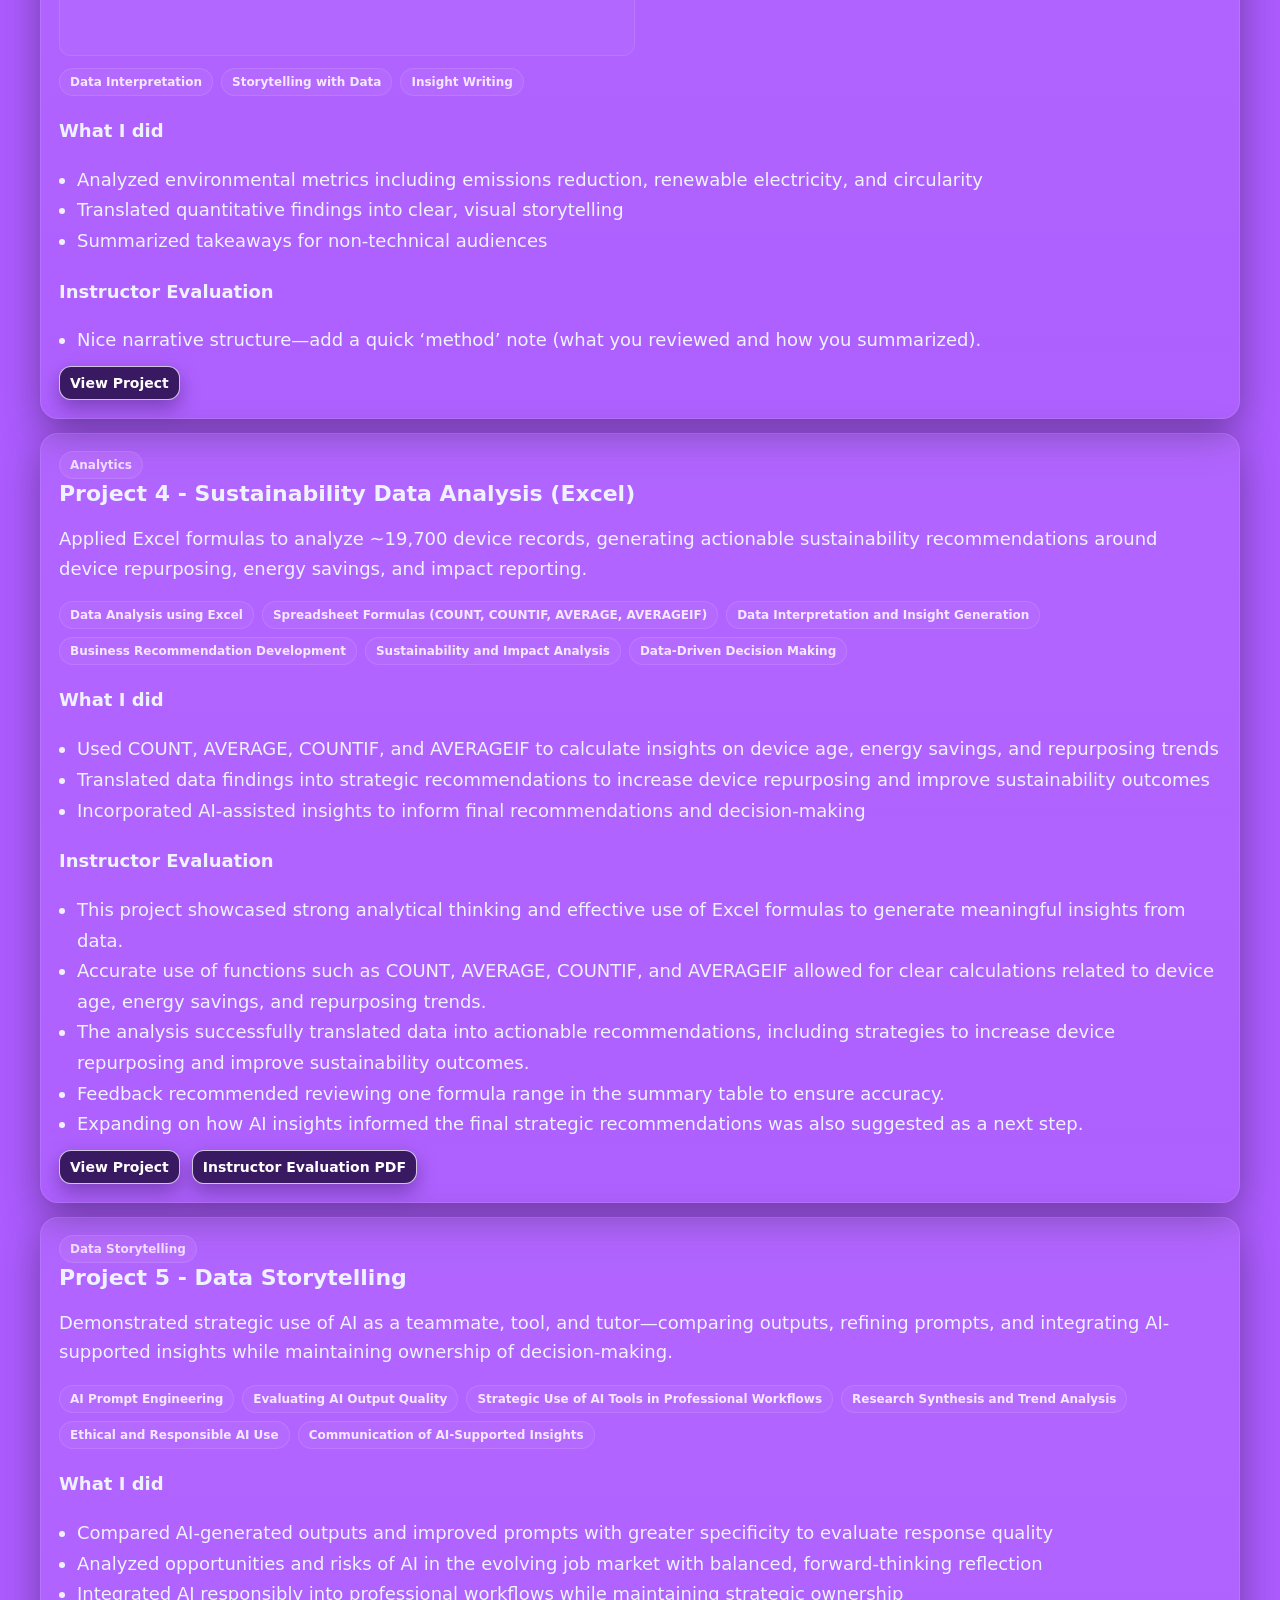
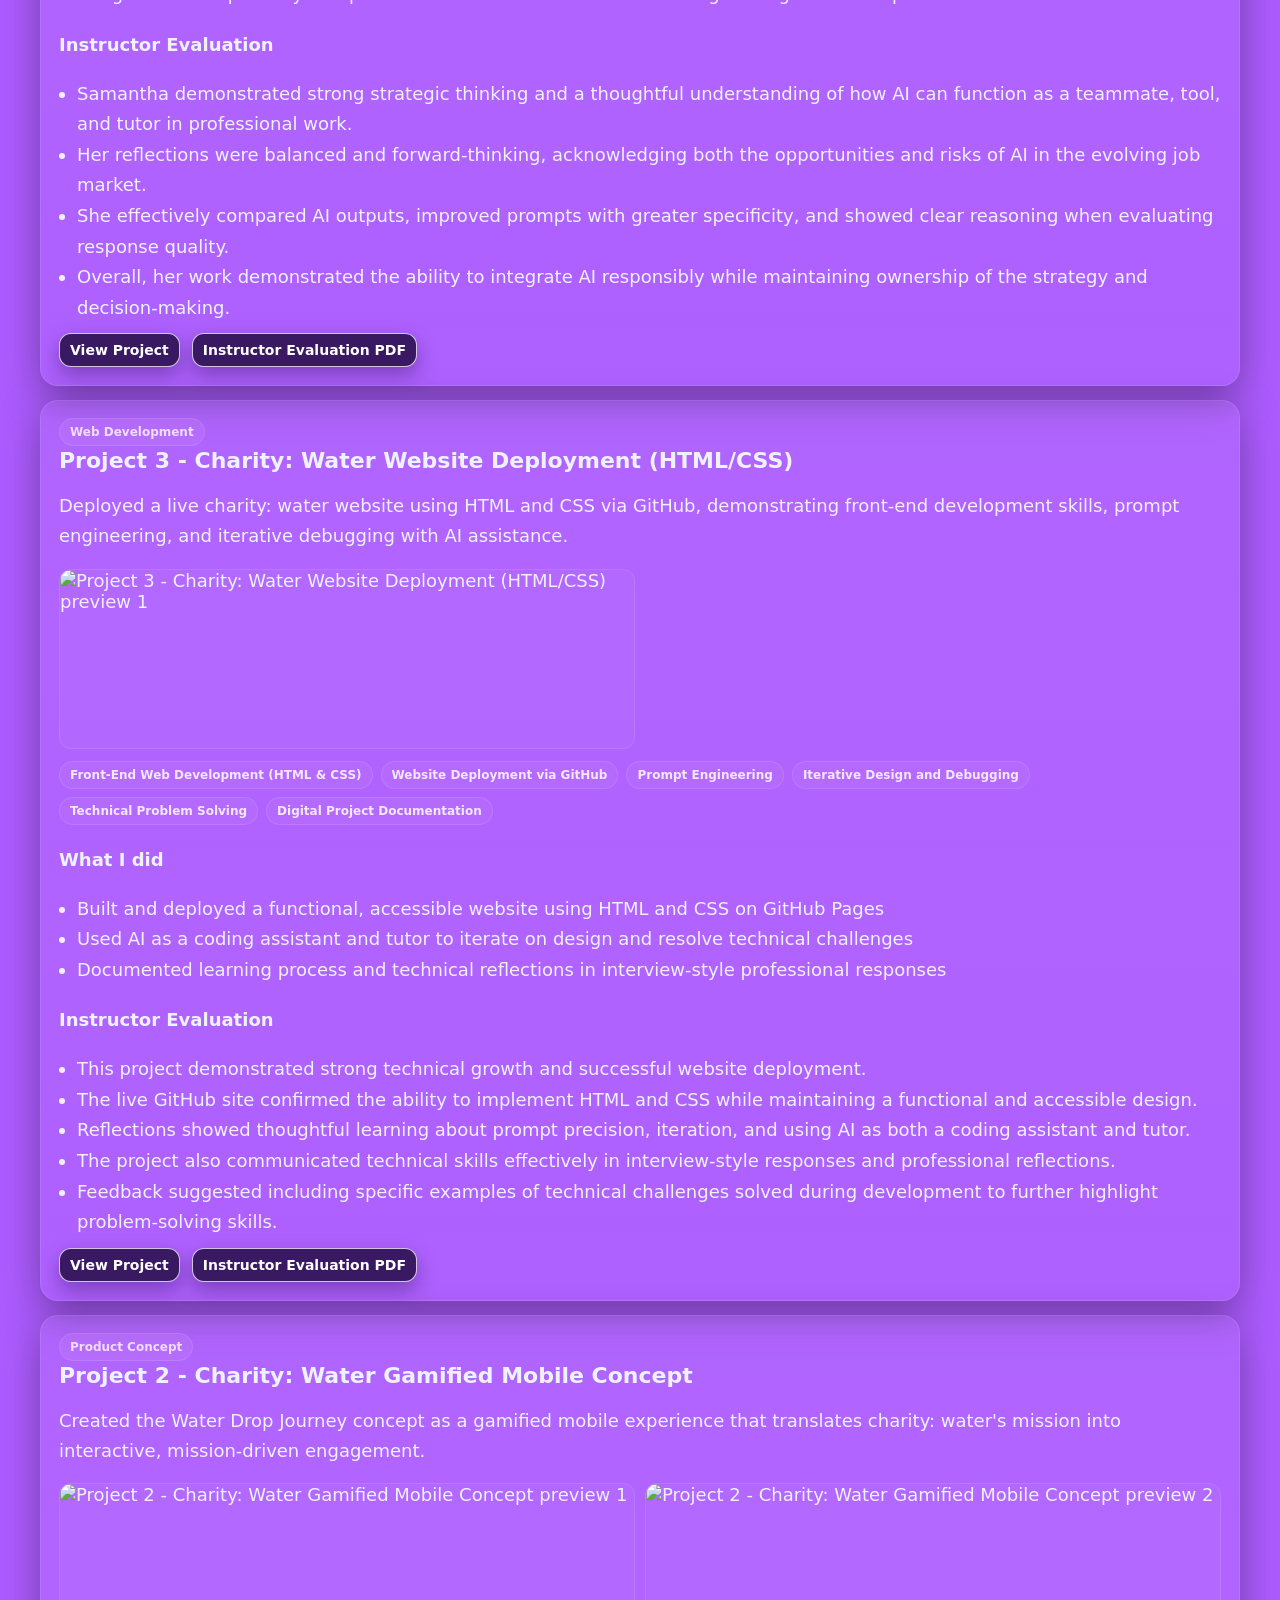
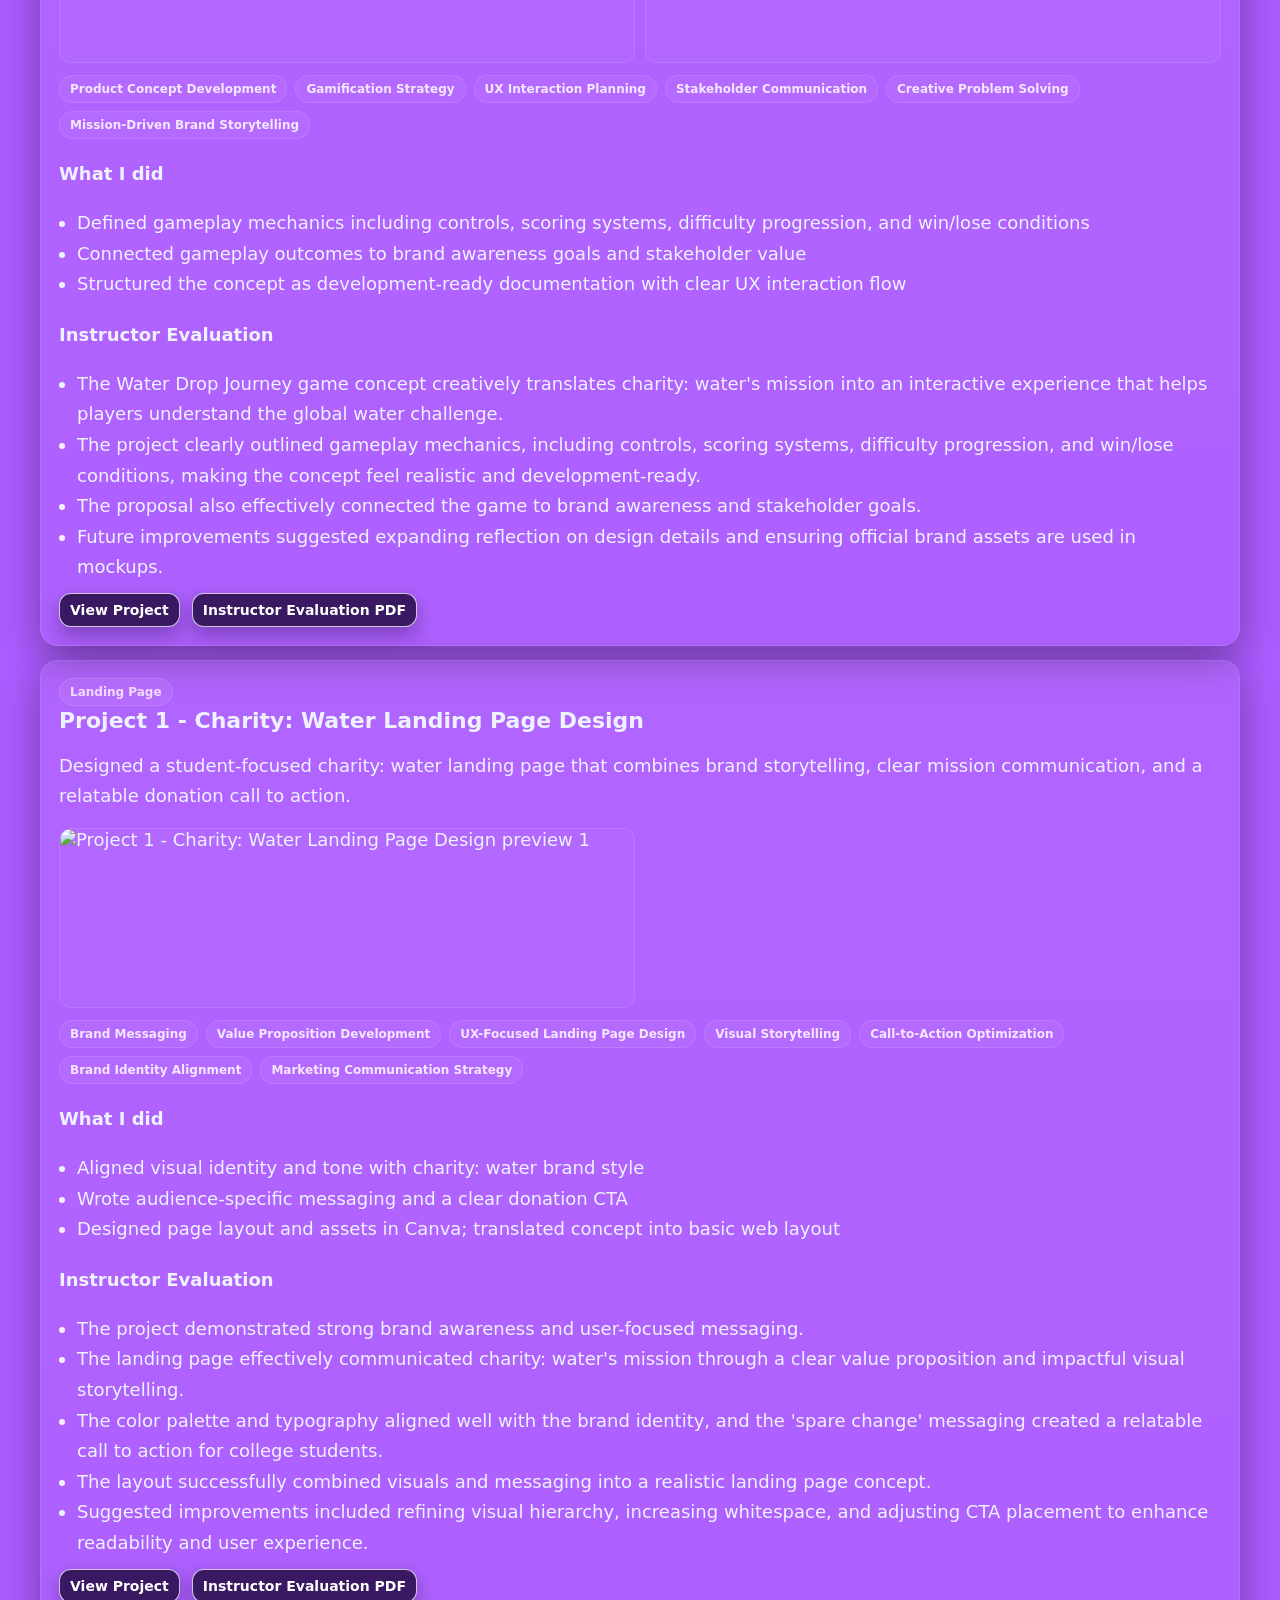
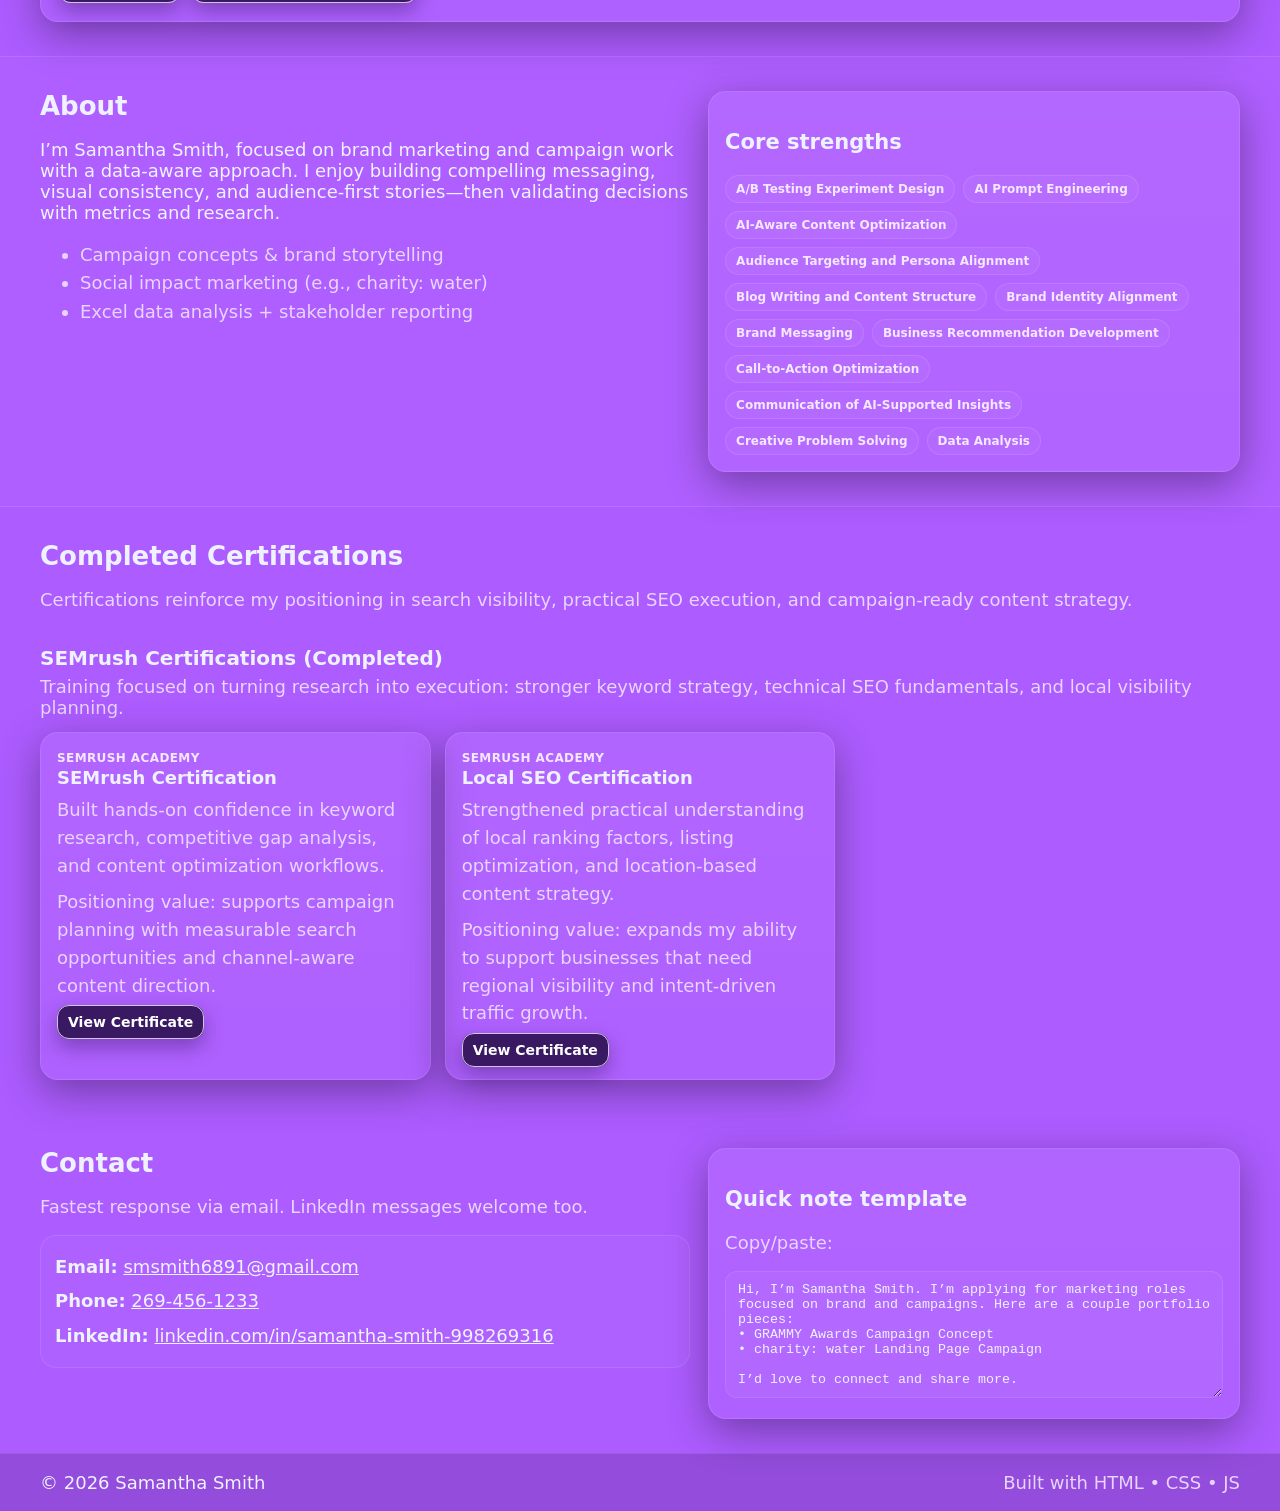
==== commit 8a831d2e: "Improve homepage project visibility and recruiter-facing messaging" ====
--- a/index.html
+++ b/index.html
@@ -5,8 +5,24 @@
   <meta name="viewport" content="width=device-width, initial-scale=1" />
   <meta name="google-site-verification" content="googlef11b6f1f6ba6fa53" />
   <title>Samantha Smith | Digital Marketing & Brand Strategy Portfolio</title>
-  <meta name="description" content="Portfolio of Samantha Smith showcasing digital marketing campaigns, SEO strategy, brand marketing, and creative campaign development." />
-  <link rel="stylesheet" href="styles.css?v=20260307d" />
+  <meta name="description" content="Digital marketing portfolio of Samantha Smith showcasing SEO strategy, brand campaigns, and data-driven marketing projects." />
+  <meta property="og:type" content="website" />
+  <meta property="og:site_name" content="Samantha Smith Portfolio" />
+  <meta property="og:title" content="Samantha Smith | Digital Marketing & Brand Strategy Portfolio" />
+  <meta property="og:description" content="Digital marketing portfolio of Samantha Smith showcasing SEO strategy, brand campaigns, and data-driven marketing projects." />
+  <meta property="og:url" content="https://samantha1686.github.io/" />
+  <meta property="og:locale" content="en_US" />
+  <meta property="og:image" content="https://samantha1686.github.io/images/Portfolio%20preview%20imag.png" />
+  <meta property="og:image:secure_url" content="https://samantha1686.github.io/images/Portfolio%20preview%20imag.png" />
+  <meta property="og:image:width" content="1838" />
+  <meta property="og:image:height" content="788" />
+  <meta property="og:image:alt" content="Samantha Smith digital marketing portfolio project preview" />
+  <meta name="twitter:card" content="summary_large_image" />
+  <meta name="twitter:title" content="Samantha Smith | Digital Marketing & Brand Strategy Portfolio" />
+  <meta name="twitter:description" content="Digital marketing portfolio of Samantha Smith showcasing SEO strategy, brand campaigns, and data-driven marketing projects." />
+  <meta name="twitter:image" content="https://samantha1686.github.io/images/Portfolio%20preview%20imag.png" />
+  <meta name="twitter:image:alt" content="Samantha Smith digital marketing portfolio project preview" />
+  <link rel="stylesheet" href="styles.css?v=20260314f" />
 </head>
 <body>
   <!-- Header -->
@@ -28,7 +44,7 @@
         <a href="#about">About</a>
         <a href="#certifications">Certificates</a>
         <a href="#contact">Contact</a>
-        <a class="btn btn-ghost" href="https://samantha1686.github.io/Samantha-Smith-s-Portfolio-website/images/projects/assets/Samantha_Smith_Resume_2.pdf" target="_blank" rel="noreferrer">Resume</a>
+        <a class="btn btn-ghost" href="https://samantha1686.github.io/images/projects/assets/Samantha_Smith_Resume_2.pdf" target="_blank" rel="noreferrer">Resume</a>
       </nav>
     </div>
   </header>
@@ -45,22 +61,22 @@
           </p>
 
           <div class="hero-cta">
-            <a class="btn btn-primary" href="#projects">View Projects</a>
-            <a class="btn btn-ghost" href="#contact">Contact</a>
+            <a class="btn btn-primary" href="#featuredProjectsHeading">View Featured Work</a>
+            <a class="btn btn-ghost" href="#contact">Contact Samantha</a>
           </div>
 
           <div class="quick-stats" role="list">
             <div class="stat" role="listitem">
-              <div class="stat-num" id="statProjects">0</div>
+              <div class="stat-num" id="statProjects">9</div>
               <div class="stat-label">Projects</div>
             </div>
             <div class="stat" role="listitem">
-              <div class="stat-num" id="statSkills">0</div>
+              <div class="stat-num" id="statSkills">18+</div>
               <div class="stat-label">Skills Highlighted</div>
             </div>
             <div class="stat" role="listitem">
-              <div class="stat-num" id="statUpdates">Local</div>
-              <div class="stat-label">Editable anytime</div>
+              <div class="stat-num" id="statUpdates">Portfolio</div>
+              <div class="stat-label">Campaigns + SEO + Analytics</div>
             </div>
           </div>
         </div>
@@ -80,13 +96,63 @@
               <div class="links">
                 <a class="link" id="linkedinLink" href="https://www.linkedin.com/" target="_blank" rel="noreferrer">LinkedIn</a>
                 <a class="link" id="portfolioLink" href="#projects">Portfolio</a>
-                <a class="link" id="resumeLink" href="https://samantha1686.github.io/Samantha-Smith-s-Portfolio-website/images/projects/assets/Samantha_Smith_Resume_2.pdf" target="_blank" rel="noreferrer">Resume</a>
+                <a class="link" id="resumeLink" href="https://samantha1686.github.io/images/projects/assets/Samantha_Smith_Resume_2.pdf" target="_blank" rel="noreferrer">Resume</a>
               </div>
 
-              <p class="note">Projects are managed directly in Codespaces.</p>
+              <p class="note">Selected projects include campaign strategy, SEO research, and stakeholder-facing analytics.</p>
             </div>
           </div>
         </aside>
+      </div>
+    </section>
+
+    <section class="section featured" aria-labelledby="featuredProjectsHeading">
+      <div class="container section-head">
+        <div>
+          <h2 id="featuredProjectsHeading">Featured Projects</h2>
+          <p class="muted">Three standout portfolio pieces with strategy, execution, and measurable outcomes.</p>
+        </div>
+      </div>
+
+      <div class="container featured-grid" role="list" aria-label="Featured projects">
+        <article class="card card-project featured-card" role="listitem">
+          <div class="kicker">
+            <span class="badge">Campaign Strategy</span>
+          </div>
+          <img class="project-cover" src="images/projects/grammy-awards-social-media-campaign-concept.png" alt="GRAMMY campaign concept preview" loading="lazy" />
+          <h3 class="project-title">GRAMMY Awards Social Media Campaign Concept</h3>
+          <p class="project-summary">Built a paid media campaign concept with audience targeting, channel strategy, and KPI analysis across Instagram, TikTok, and Pinterest.</p>
+          <div class="links">
+            <a class="link" href="images/projects/Copy%20of%20Grammys%20Social%20Media%20Project.pptx1.pdf" target="_blank" rel="noreferrer">View Project</a>
+            <a class="link" href="#projects">Browse Full Portfolio</a>
+          </div>
+        </article>
+
+        <article class="card card-project featured-card" role="listitem">
+          <div class="kicker">
+            <span class="badge">SEO Strategy</span>
+          </div>
+          <img class="project-cover" src="images/Portfolio preview imag.png" alt="CeraVe SEO case study preview" loading="lazy" />
+          <h3 class="project-title">CeraVe SEO Research + LinkedIn Case Study</h3>
+          <p class="project-summary">Created an audience-first SEO strategy using search intent and long-tail keywords, then translated it into a publishable LinkedIn case-study format.</p>
+          <div class="links">
+            <a class="link" href="images/projects/assets/Project%209%20CeraVe%20SEO%20Research.pdf" target="_blank" rel="noreferrer">View Project</a>
+            <a class="link" href="#projects">Browse Full Portfolio</a>
+          </div>
+        </article>
+
+        <article class="card card-project featured-card" role="listitem">
+          <div class="kicker">
+            <span class="badge">Analytics Reporting</span>
+          </div>
+          <img class="project-cover" src="images/projects/sustainability-data-analysis-intel-csr-metrics-1.png" alt="Intel CSR metrics analysis preview" loading="lazy" />
+          <h3 class="project-title">Sustainability Data Analysis (Intel CSR Metrics)</h3>
+          <p class="project-summary">Synthesized CSR data into clear findings for decision support, pairing quantitative analysis with stakeholder-friendly communication.</p>
+          <div class="links">
+            <a class="link" href="images/projects/Intel's%20Corporate%20Responsibilty%20Report.pdf" target="_blank" rel="noreferrer">View Project</a>
+            <a class="link" href="#projects">Browse Full Portfolio</a>
+          </div>
+        </article>
       </div>
     </section>
 
@@ -95,7 +161,7 @@
       <div class="container section-head">
         <div>
           <h2>Projects</h2>
-          <p class="muted">Click a project to view details and feedback.</p>
+          <p class="muted">Use each card to jump to its on-page section with full details and instructor evaluation.</p>
         </div>
 
         <div class="filters">
@@ -107,7 +173,51 @@
       </div>
 
       <div class="container">
-        <div id="projectGrid" class="grid" aria-live="polite"></div>
+        <nav id="projectToc" class="project-toc" aria-label="Project quick links"></nav>
+      </div>
+
+      <div class="container">
+        <div id="projectGrid" class="grid" aria-live="polite">
+          <article class="card card-project">
+            <div class="kicker">
+              <span class="badge">Campaign</span>
+            </div>
+            <img class="project-cover" src="images/projects/grammy-awards-social-media-campaign-concept.png" alt="GRAMMY campaign concept preview" loading="lazy" />
+            <h3 class="project-title">Project 7 - GRAMMY Awards Social Media Campaign Concept</h3>
+            <p class="project-summary">Paid media strategy with audience targeting, channel selection, and KPI analysis.</p>
+            <div class="links">
+              <a class="link" href="images/projects/Copy%20of%20Grammys%20Social%20Media%20Project.pptx1.pdf" target="_blank" rel="noreferrer">Review Case Study</a>
+            </div>
+          </article>
+
+          <article class="card card-project">
+            <div class="kicker">
+              <span class="badge">Internship Case Study</span>
+            </div>
+            <img class="project-cover" src="images/Portfolio preview imag.png" alt="CeraVe SEO case study preview" loading="lazy" />
+            <h3 class="project-title">Project 9 - CeraVe SEO Research and LinkedIn SEO Case Study</h3>
+            <p class="project-summary">SEO strategy and content development focused on search intent and discoverability.</p>
+            <div class="links">
+              <a class="link" href="images/projects/assets/Project%209%20CeraVe%20SEO%20Research.pdf" target="_blank" rel="noreferrer">Review Case Study</a>
+            </div>
+          </article>
+
+          <article class="card card-project">
+            <div class="kicker">
+              <span class="badge">Analytics</span>
+            </div>
+            <img class="project-cover" src="images/projects/sustainability-data-analysis-intel-csr-metrics-1.png" alt="Intel CSR metrics analysis preview" loading="lazy" />
+            <h3 class="project-title">Project 5 - Sustainability Data Analysis (Intel CSR Metrics)</h3>
+            <p class="project-summary">Data analysis and reporting translated into clear insights for stakeholder review.</p>
+            <div class="links">
+              <a class="link" href="images/projects/Intel's%20Corporate%20Responsibilty%20Report.pdf" target="_blank" rel="noreferrer">Review Case Study</a>
+            </div>
+          </article>
+        </div>
+      </div>
+
+      <div class="container">
+        <div id="projectSections" class="project-sections" aria-live="polite"></div>
       </div>
     </section>
 
@@ -140,27 +250,29 @@
       <div class="container section-head">
         <div>
           <h2>Completed Certifications</h2>
-          <p class="muted">Only completed certifications are shown below.</p>
+          <p class="muted">Certifications reinforce my positioning in search visibility, practical SEO execution, and campaign-ready content strategy.</p>
         </div>
       </div>
 
       <div class="container cert-subhead">
         <h3>SEMrush Certifications (Completed)</h3>
-        <p class="muted">Specialized certifications focused on SEO and local search visibility.</p>
+        <p class="muted">Training focused on turning research into execution: stronger keyword strategy, technical SEO fundamentals, and local visibility planning.</p>
       </div>
 
       <div class="container cert-grid" role="list" aria-label="SEMrush certifications">
         <article class="card cert-card" role="listitem">
           <p class="cert-issuer">SEMrush Academy</p>
           <h3>SEMrush Certification</h3>
-          <p class="muted">Official SEMrush Academy certification credential.</p>
+          <p class="muted">Built hands-on confidence in keyword research, competitive gap analysis, and content optimization workflows.</p>
+          <p class="muted">Positioning value: supports campaign planning with measurable search opportunities and channel-aware content direction.</p>
           <p><a class="link" href="semrush%20certifications/samantha-smith_25SEMrush.pdf" target="_blank" rel="noreferrer">View Certificate</a></p>
         </article>
 
         <article class="card cert-card" role="listitem">
           <p class="cert-issuer">SEMrush Academy</p>
           <h3>Local SEO Certification</h3>
-          <p class="muted">Certification focused on local search optimization and visibility best practices.</p>
+          <p class="muted">Strengthened practical understanding of local ranking factors, listing optimization, and location-based content strategy.</p>
+          <p class="muted">Positioning value: expands my ability to support businesses that need regional visibility and intent-driven traffic growth.</p>
           <p><a class="link" href="semrush%20certifications/samantha-smith_25localseo.pdf" target="_blank" rel="noreferrer">View Certificate</a></p>
         </article>
       </div>
@@ -210,7 +322,8 @@
     </div>
   </footer>
 
+  <script src="https://cdnjs.cloudflare.com/ajax/libs/pdf.js/3.11.174/pdf.min.js"></script>
   <script src="https://cdn.jsdelivr.net/npm/xlsx@0.18.5/dist/xlsx.full.min.js"></script>
-  <script src="app.js?v=20260308a"></script>
+  <script src="app.js?v=20260314d"></script>
 </body>
 </html>
--- a/styles.css
+++ b/styles.css
@@ -92,9 +92,9 @@
 .hero-cta{ display:flex; gap:10px; margin: 14px 0 18px; flex-wrap:wrap; }
 
 .btn{
-  border:1px solid var(--line);
-  background: rgba(255,255,255,.08);
-  color:var(--text);
+  border:1px solid rgba(248,239,255,.78);
+  background: rgba(37,14,72,.82);
+  color:#ffffff;
   padding:10px 14px;
   border-radius:12px;
   cursor:pointer;
@@ -104,29 +104,35 @@
   align-items:center;
   justify-content:center;
   gap:8px;
-  transition: background .15s ease, transform .12s ease, box-shadow .15s ease;
+  transition: background .15s ease, transform .12s ease, box-shadow .15s ease, border-color .15s ease;
+  box-shadow: 0 8px 20px rgba(24,7,54,.38);
 }
 .btn:hover{
-  background: rgba(244,231,255,.17);
+  background: rgba(56,20,104,.9);
+  border-color: #ffffff;
   transform: translateY(-1px);
 }
 .btn:focus-visible{
-  outline: 2px solid rgba(244,231,255,.78);
+  outline: 2px solid #ffffff;
   outline-offset: 2px;
 }
 .btn-primary{
-  background: linear-gradient(135deg, rgba(173,92,255,1), rgba(131,54,233,1));
-  border-color: transparent;
-  box-shadow: 0 8px 24px rgba(110,40,190,.35);
-}
-.btn-primary:hover{ filter: brightness(1.08); }
-.btn-ghost{ background: transparent; }
+  background: linear-gradient(135deg, rgba(152,63,247,1), rgba(95,34,188,1));
+  border-color: rgba(255,255,255,.72);
+  box-shadow: 0 12px 30px rgba(46,10,100,.58);
+}
+.btn-primary:hover{ filter: brightness(1.14); }
+.btn-ghost{
+  background: rgba(30,11,60,.78);
+  border-color: rgba(244,231,255,.72);
+}
+.btn-ghost:hover{ background: rgba(52,19,100,.88); }
 .btn-danger{
-  background: rgba(255,77,77,.12);
-  border-color: rgba(255,77,77,.35);
-  color: #ffd6d6;
-}
-.btn-danger:hover{ background: rgba(255,77,77,.18); }
+  background: rgba(255,77,77,.28);
+  border-color: rgba(255,170,170,.72);
+  color: #fff2f2;
+}
+.btn-danger:hover{ background: rgba(255,77,77,.42); }
 
 .quick-stats{
   display:flex; gap:12px; flex-wrap:wrap;
@@ -181,20 +187,29 @@
 .card-text{ margin: 0 0 10px; color: var(--muted); line-height:1.5; }
 .links{ display:flex; gap:12px; flex-wrap:wrap; }
 .link{
-  color: var(--text);
+  color: #ffffff;
   text-decoration:none;
   font-weight:700;
   font-size:14px;
   padding:8px 10px;
   border-radius:12px;
-  border:1px solid var(--line);
-  background: rgba(216,163,255,.10);
-}
-.link:hover{ background: rgba(244,231,255,.16); }
+  border:1px solid rgba(248,239,255,.8);
+  background: rgba(35,13,68,.84);
+  box-shadow: 0 8px 20px rgba(24,7,54,.34);
+}
+.link:hover{
+  background: rgba(55,21,104,.9);
+  border-color: #ffffff;
+}
+.link:focus-visible{
+  outline: 2px solid #ffffff;
+  outline-offset: 2px;
+}
 .note{ margin: 12px 0 0; color: var(--muted); font-size:12px; }
 
 .section{ padding: 34px 0; }
 .section.alt{ background: rgba(255,255,255,.02); border-top:1px solid var(--line); border-bottom:1px solid var(--line); }
+.featured{ padding-top: 18px; }
 .section-head{
   display:flex; align-items:flex-end; justify-content:space-between;
   gap:16px; flex-wrap:wrap;
@@ -215,11 +230,35 @@
 }
 .input::placeholder{ color: rgba(231,213,255,.82); }
 
+#tagFilter{
+  color: #1d1232;
+  background: #f6ecff;
+  border: 1px solid rgba(61,31,103,.38);
+  font-weight: 700;
+}
+.featured-card{ cursor:default; }
+
+#tagFilter option{
+  color: #1d1232;
+  background: #ffffff;
+}
+
 .grid{
   display:grid;
   grid-template-columns: repeat(3, 1fr);
   gap:14px;
 }
+.featured-grid{
+  display:grid;
+  grid-template-columns: repeat(3, 1fr);
+  gap:14px;
+}
+@media (max-width: 900px){
+  .featured-grid{ grid-template-columns: repeat(2, 1fr); }
+}
+@media (max-width: 600px){
+  .featured-grid{ grid-template-columns: 1fr; }
+}
 @media (max-width: 900px){
   .grid{ grid-template-columns: repeat(2, 1fr); }
 }
@@ -248,6 +287,9 @@
 }
 .project-title{ font-size:16px; margin:0 0 6px; font-weight:900; }
 .project-summary{ margin:0 0 12px; color:var(--muted); line-height:1.5; }
+.section-label{ font-size:11px; font-weight:800; text-transform:uppercase; letter-spacing:.06em; color:var(--accent); margin:0; }
+.feedback-teaser{ font-size:13px; color:var(--muted); line-height:1.5; margin:0 0 12px; font-style:italic; }
+.feedback-more{ font-size:11px; font-weight:700; color:var(--accent); white-space:nowrap; }
 .project-cover{
   width:100%;
   height:170px;
@@ -267,6 +309,76 @@
   color:#f4e7ff;
   font-weight:700;
 }
+.project-toc{
+  margin: 0 0 18px;
+  padding: 12px;
+  display: flex;
+  flex-wrap: wrap;
+  gap: 10px;
+  border: 2px solid rgba(255,226,138,.9);
+  border-radius: 14px;
+  background: linear-gradient(135deg, rgba(255,226,138,.22), rgba(124,92,255,.2));
+  box-shadow: 0 12px 28px rgba(0,0,0,.28);
+}
+.project-toc-link{
+  display: inline-flex;
+  align-items: center;
+  text-decoration: none;
+  font-size: 13px;
+  font-weight: 700;
+  letter-spacing: .02em;
+  padding: 8px 12px;
+  border-radius: 10px;
+  border: 1px solid rgba(255,244,196,.9);
+  background: rgba(31,11,62,.9);
+  color: #f8f1ff;
+  transition: transform .12s ease, background .12s ease, border-color .12s ease;
+}
+.project-toc-link:hover{
+  background: rgba(95,43,160,.96);
+  border-color: #ffffff;
+  transform: translateY(-1px);
+}
+.project-toc-link:focus-visible{
+  outline: 2px solid #ffe28a;
+  outline-offset: 2px;
+}
+.project-toc-empty{
+  margin: 0 0 14px;
+}
+.project-sections{
+  margin-top: 18px;
+  display: grid;
+  gap: 14px;
+}
+.project-section{
+  padding: 18px;
+  scroll-margin-top: 96px;
+}
+.project-section h3{
+  margin: 8px 0 8px;
+  font-size: 22px;
+}
+.project-section p{
+  line-height: 1.65;
+}
+.project-section-media{
+  display: grid;
+  grid-template-columns: repeat(2, minmax(0, 1fr));
+  gap: 10px;
+  margin: 10px 0 12px;
+}
+.project-section-media img{
+  width: 100%;
+  height: 180px;
+  object-fit: cover;
+  border-radius: 12px;
+  border: 1px solid var(--line);
+  background: rgba(255,255,255,.03);
+}
+@media (max-width: 700px){
+  .project-section-media{ grid-template-columns: 1fr; }
+}
 .two-col{
   display:grid;
   grid-template-columns: 1.1fr .9fr;
@@ -309,6 +421,9 @@
 .cert-card p{
   margin:0;
   line-height:1.55;
+}
+.cert-card p + p{
+  margin-top: 8px;
 }
 .cert-issuer{
   font-size:12px;
@@ -366,15 +481,22 @@
 .icon-btn{
   position:absolute;
   top:12px; right:12px;
-  border:1px solid var(--line);
-  background: rgba(255,255,255,.04);
-  color: var(--text);
+  border:1px solid rgba(248,239,255,.78);
+  background: rgba(35,13,68,.86);
+  color: #ffffff;
   width:38px; height:38px;
   border-radius:12px;
   cursor:pointer;
   font-weight:900;
 }
-.icon-btn:hover{ background: rgba(255,255,255,.08); }
+.icon-btn:hover{
+  background: rgba(55,21,104,.92);
+  border-color: #ffffff;
+}
+.icon-btn:focus-visible{
+  outline: 2px solid #ffffff;
+  outline-offset: 2px;
+}
 .modal h3{ margin: 6px 0 10px; font-size:22px; }
 .modal h3,
 .modal h4,
@@ -454,46 +576,6 @@
 }
 hr.sep{ border:none; border-top:1px solid var(--line); margin:16px 0; }
 .list{ margin:0; padding-left:18px; line-height:1.7; }
-
-/* Admin panel */
-.admin{
-  position: fixed;
-  right: 14px;
-  bottom: 14px;
-  width: min(560px, 92vw);
-  max-height: 86vh;
-  overflow: auto;
-  border: 1px solid var(--line);
-  background: rgba(77,27,130,.95);
-  border-radius: 18px;
-  box-shadow: var(--shadow);
-  padding: 16px;
-}
-.admin-head h2{ margin:0 0 6px; }
-.admin-actions{ display:flex; gap:10px; flex-wrap:wrap; margin: 12px 0 14px; }
-.form-row{ display:grid; gap:10px; margin-bottom:12px; }
-.form-row label{ display:grid; gap:6px; font-weight:700; color: var(--text); }
-.form-row .input, .form-row .textarea{ width:100%; }
-.form-row.two{ grid-template-columns: 1fr 1fr; }
-.admin-list{ margin-top: 14px; }
-#adminList{ display:grid; gap:8px; margin-top:10px; }
-.admin-item{
-  display:flex; align-items:center; justify-content:space-between;
-  gap:10px;
-  padding:10px 12px;
-  border:1px solid var(--line);
-  border-radius:14px;
-  background: rgba(255,255,255,.03);
-}
-.admin-item strong{ font-size:14px; }
-.admin-item .mini{ color: var(--muted); font-size:12px; }
-.admin-item .row{ display:flex; gap:8px; flex-wrap:wrap; }
-.admin-image-preview{
-  margin-top:4px;
-  max-width: 360px;
-  white-space: nowrap;
-  overflow: hidden;
-  text-overflow: ellipsis;
-}
-
-.file-btn{ position:relative; overflow:hidden; }+@media (max-width: 640px){
+  .project-section-media{ grid-template-columns: 1fr; }
+}
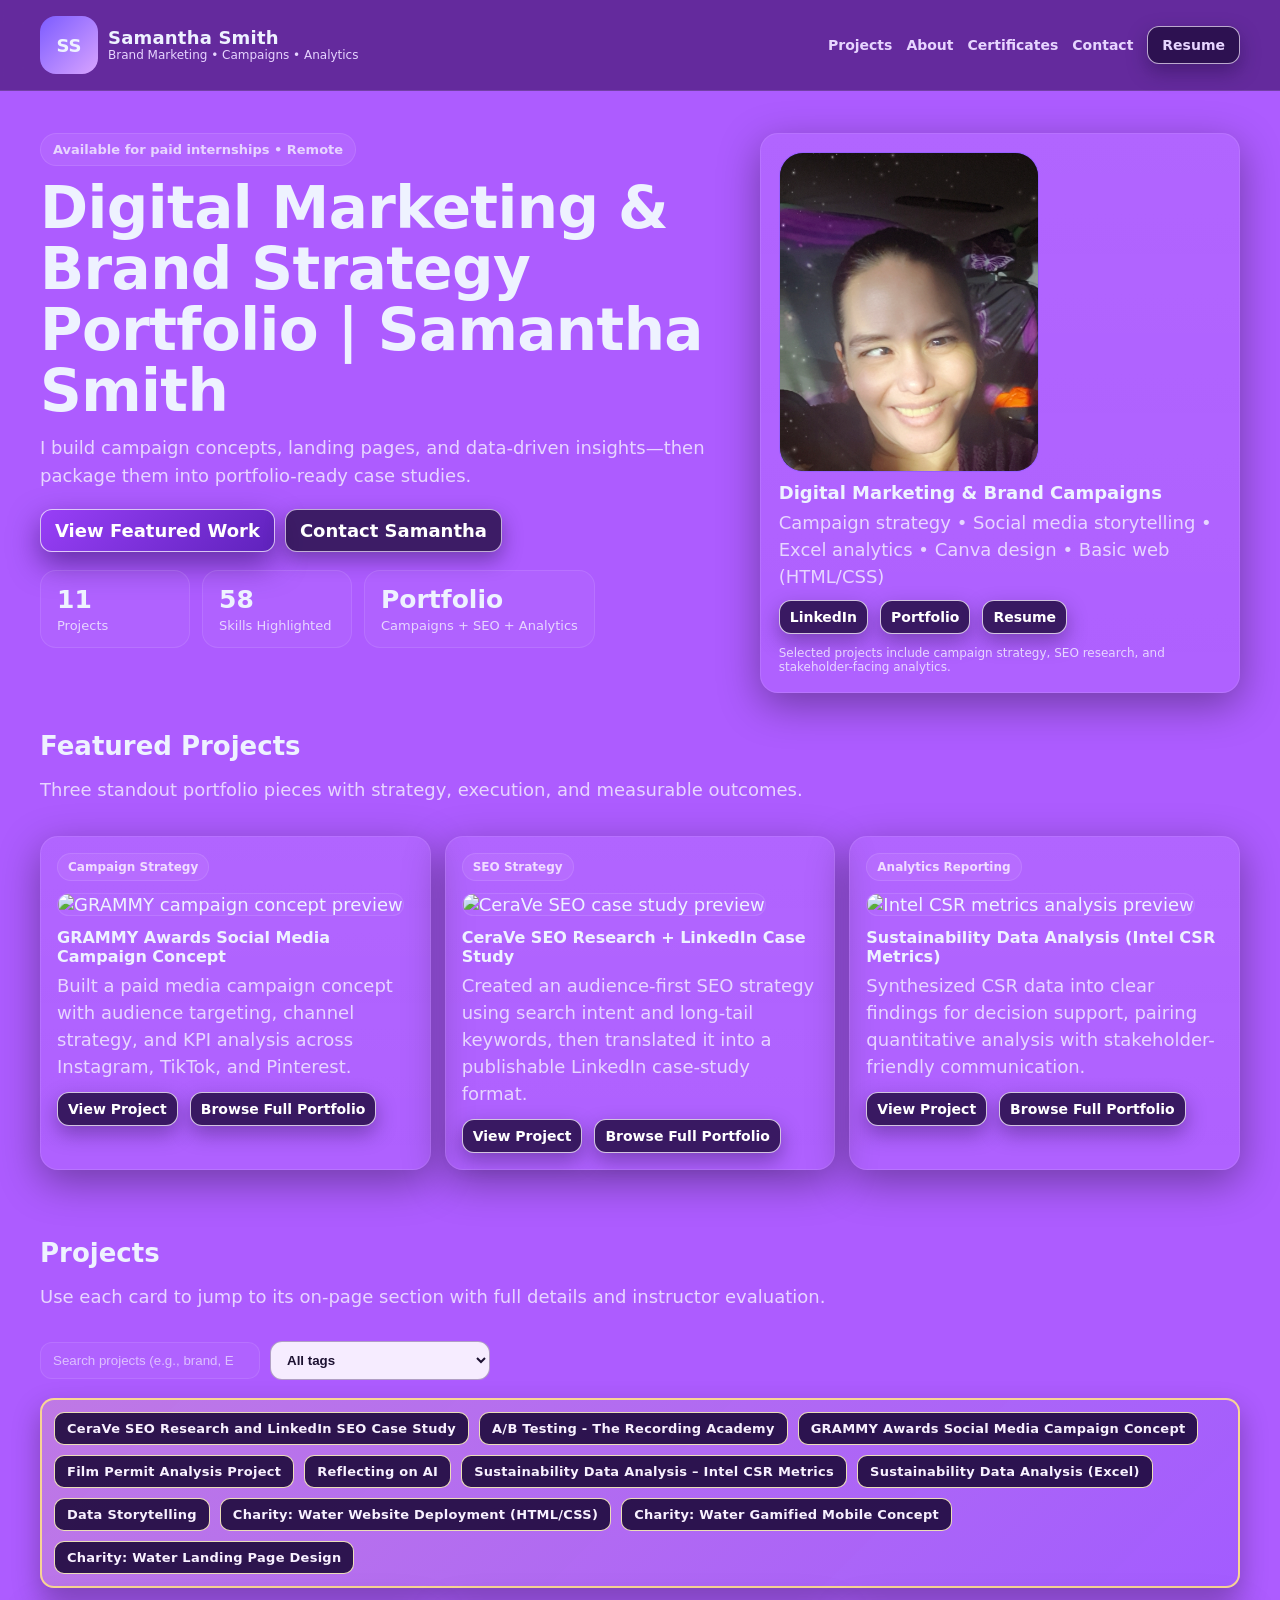
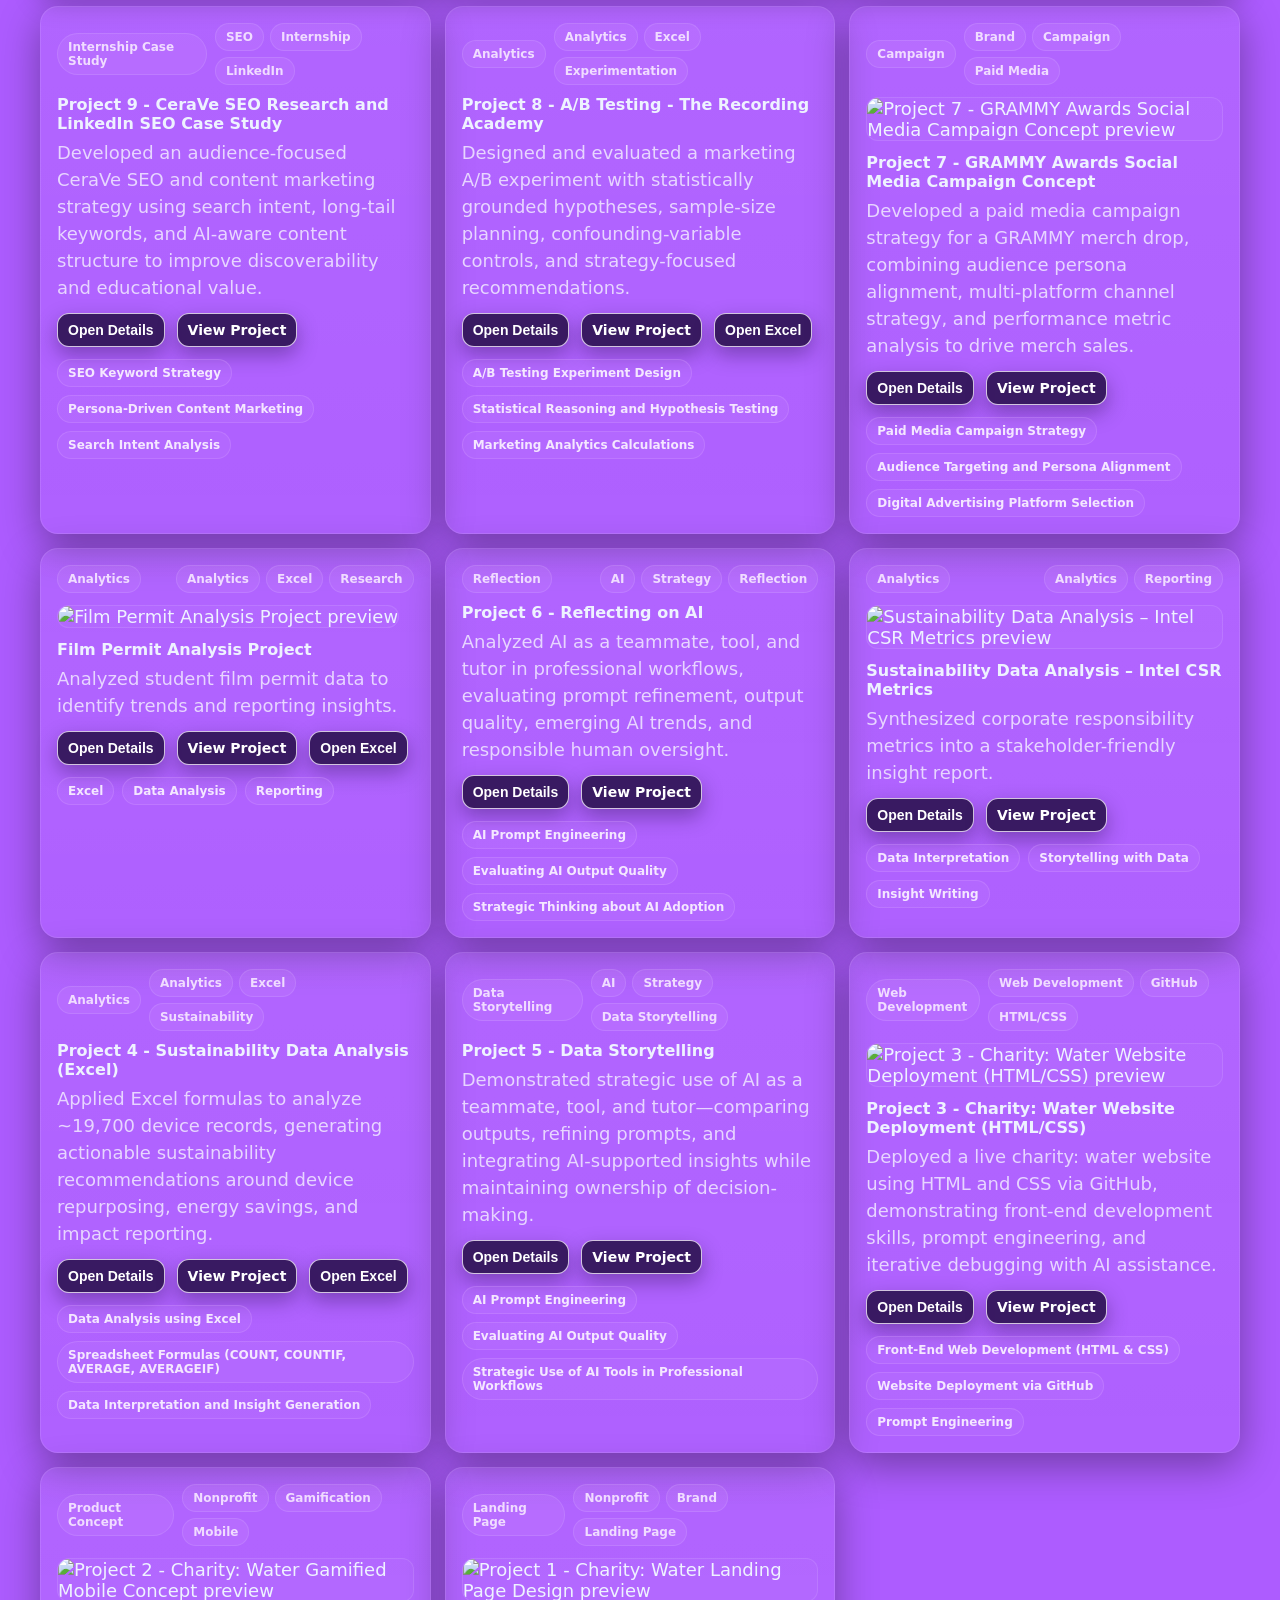
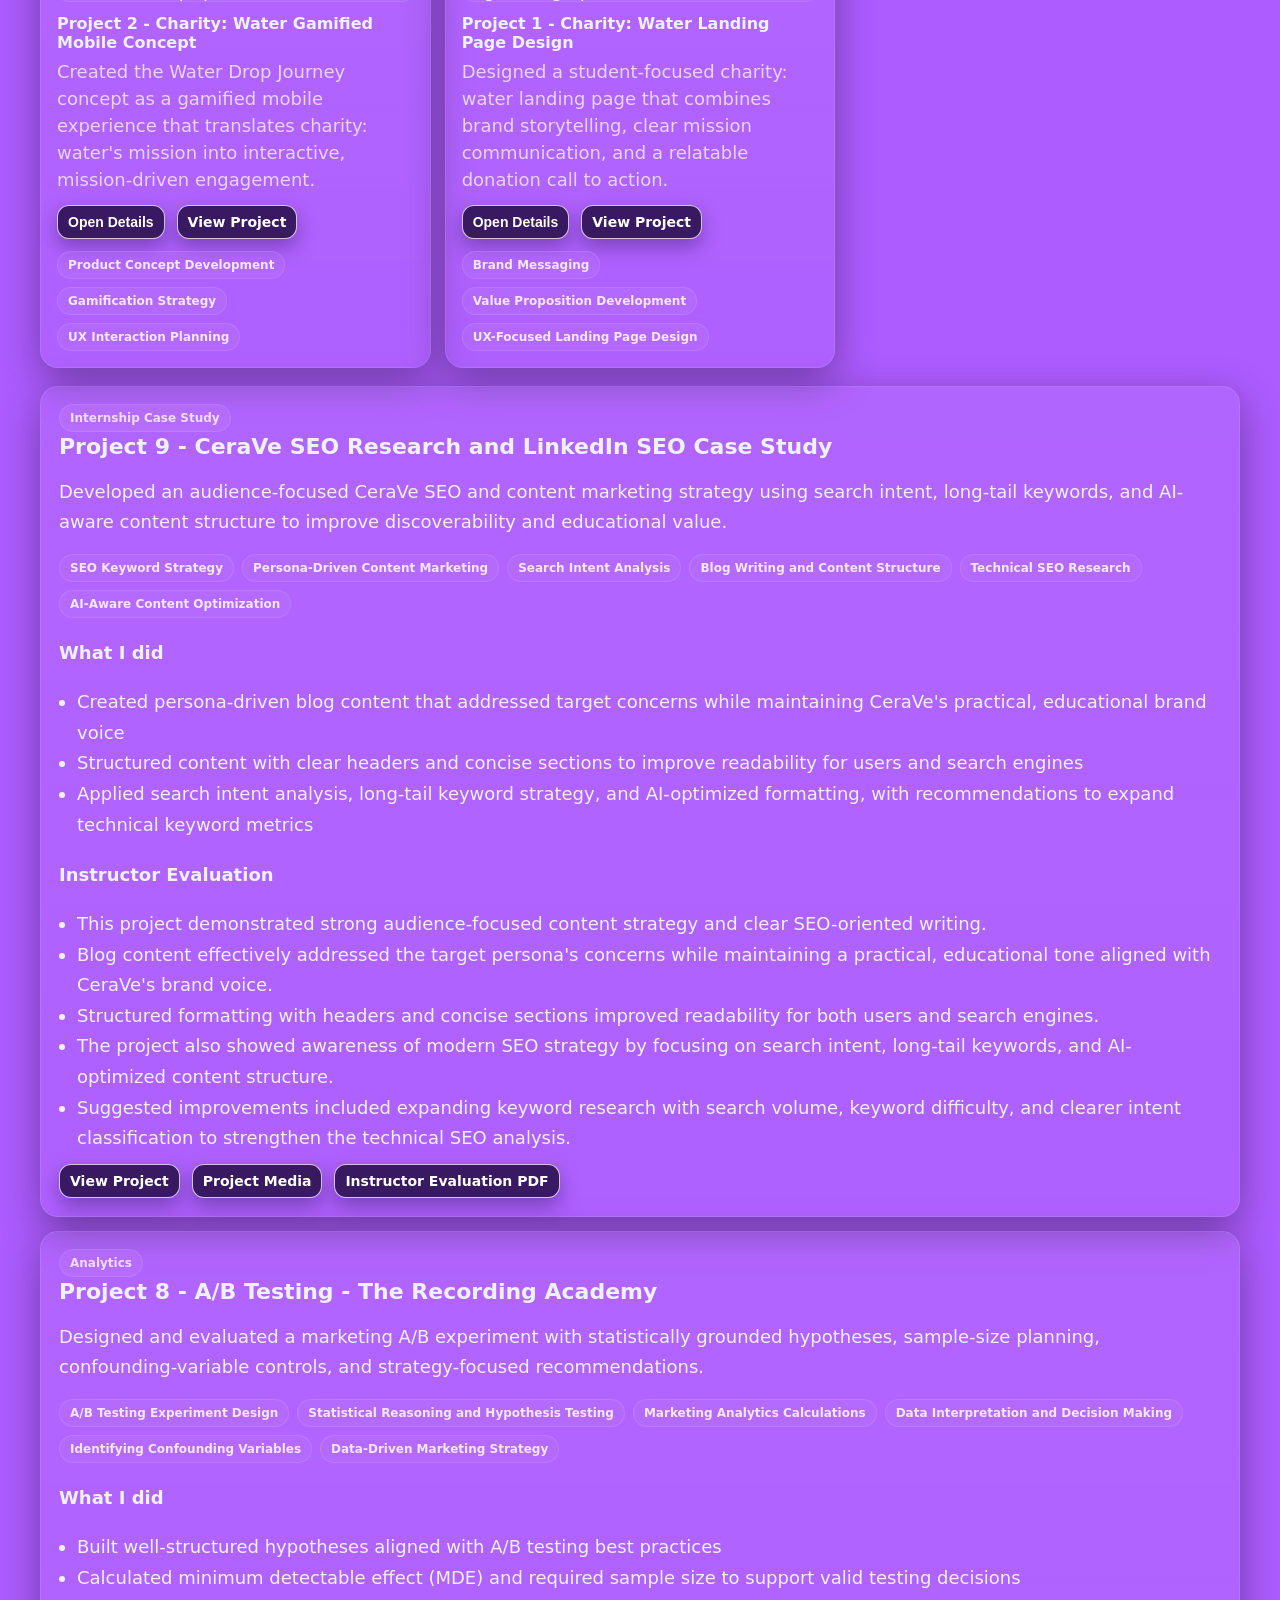
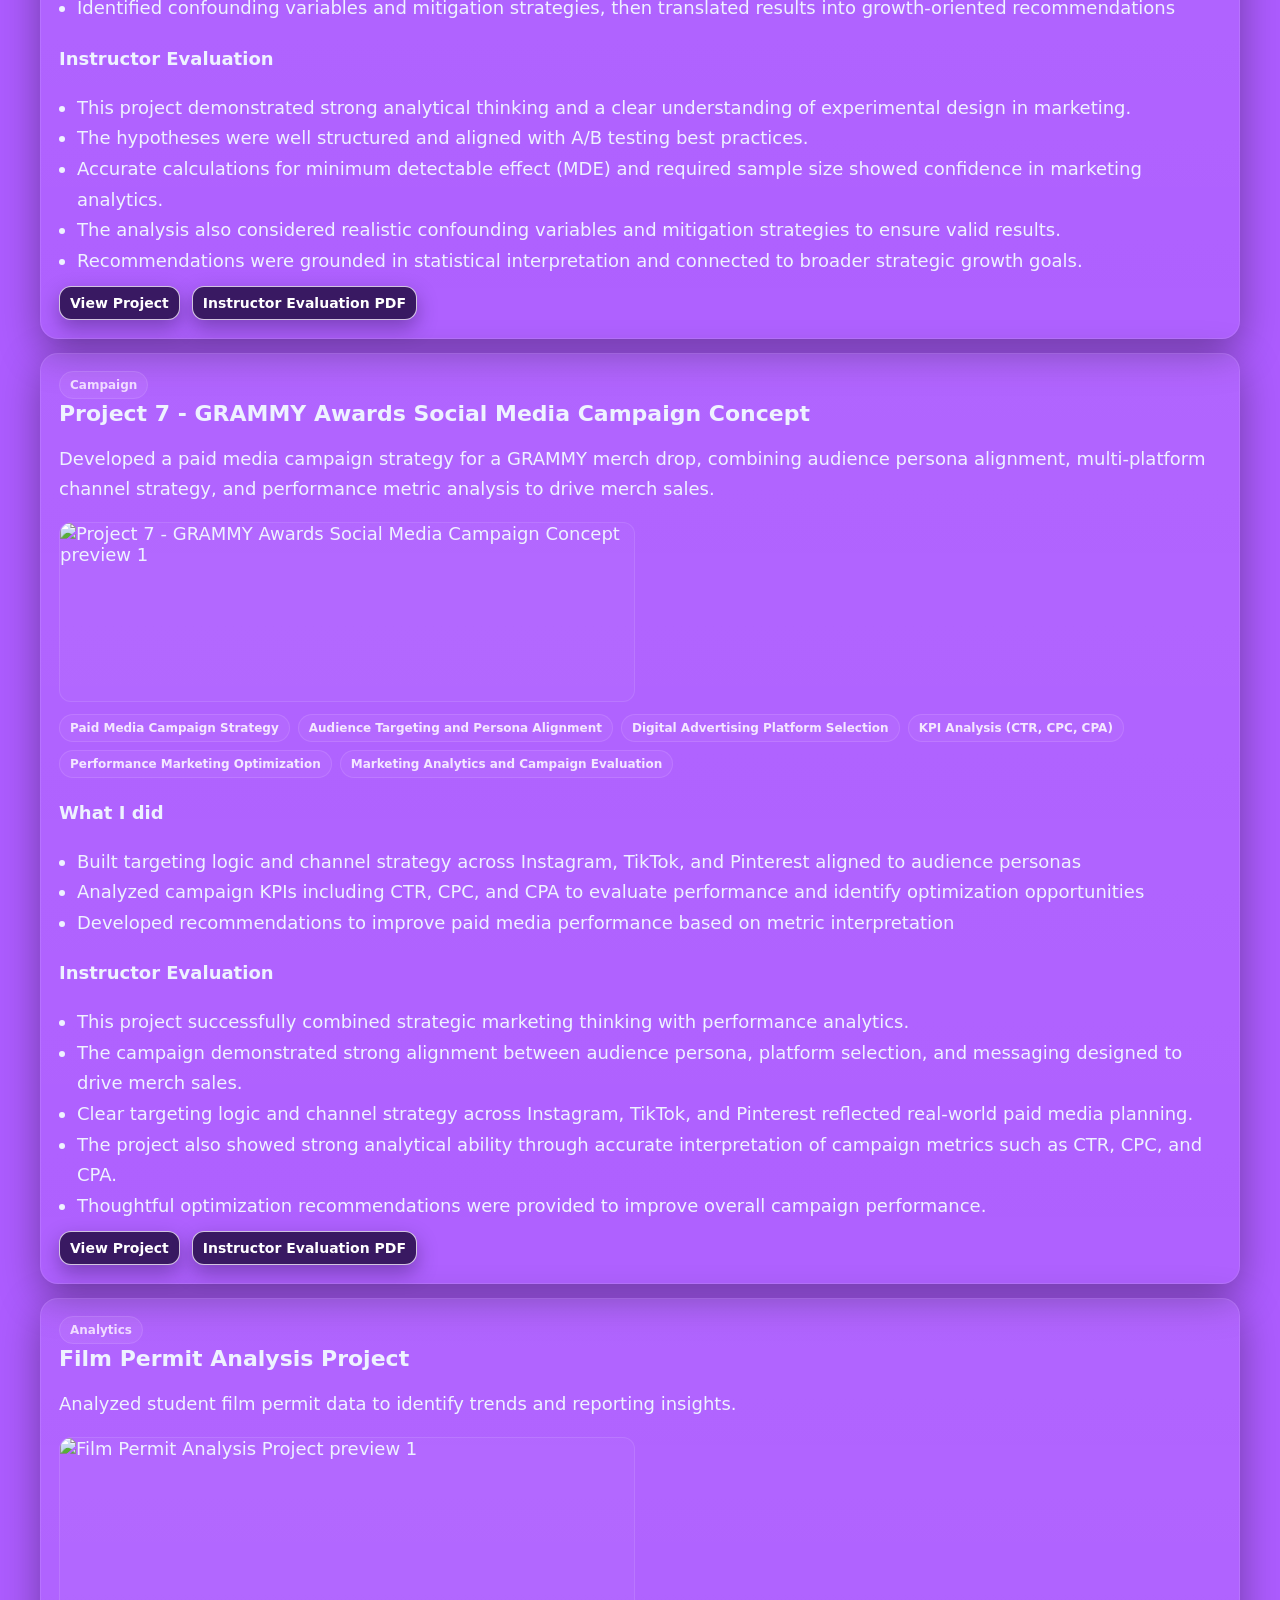
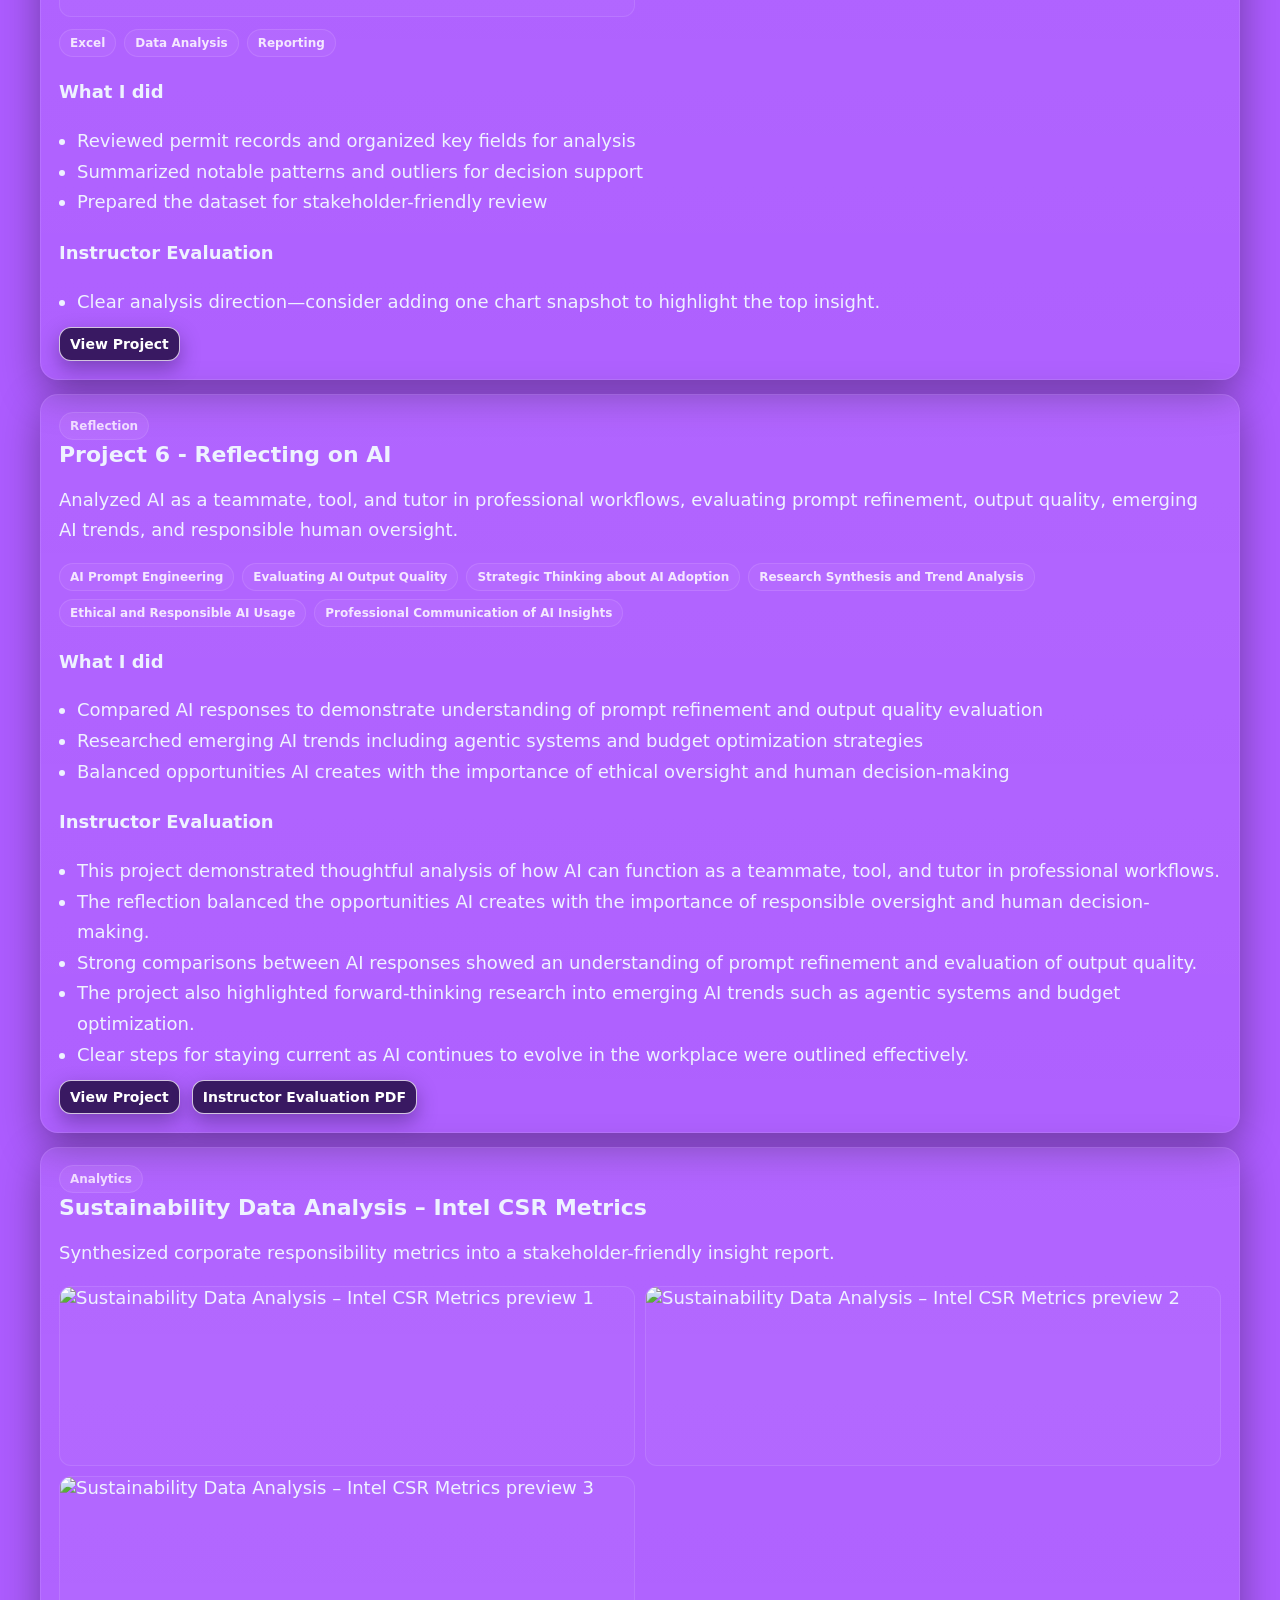
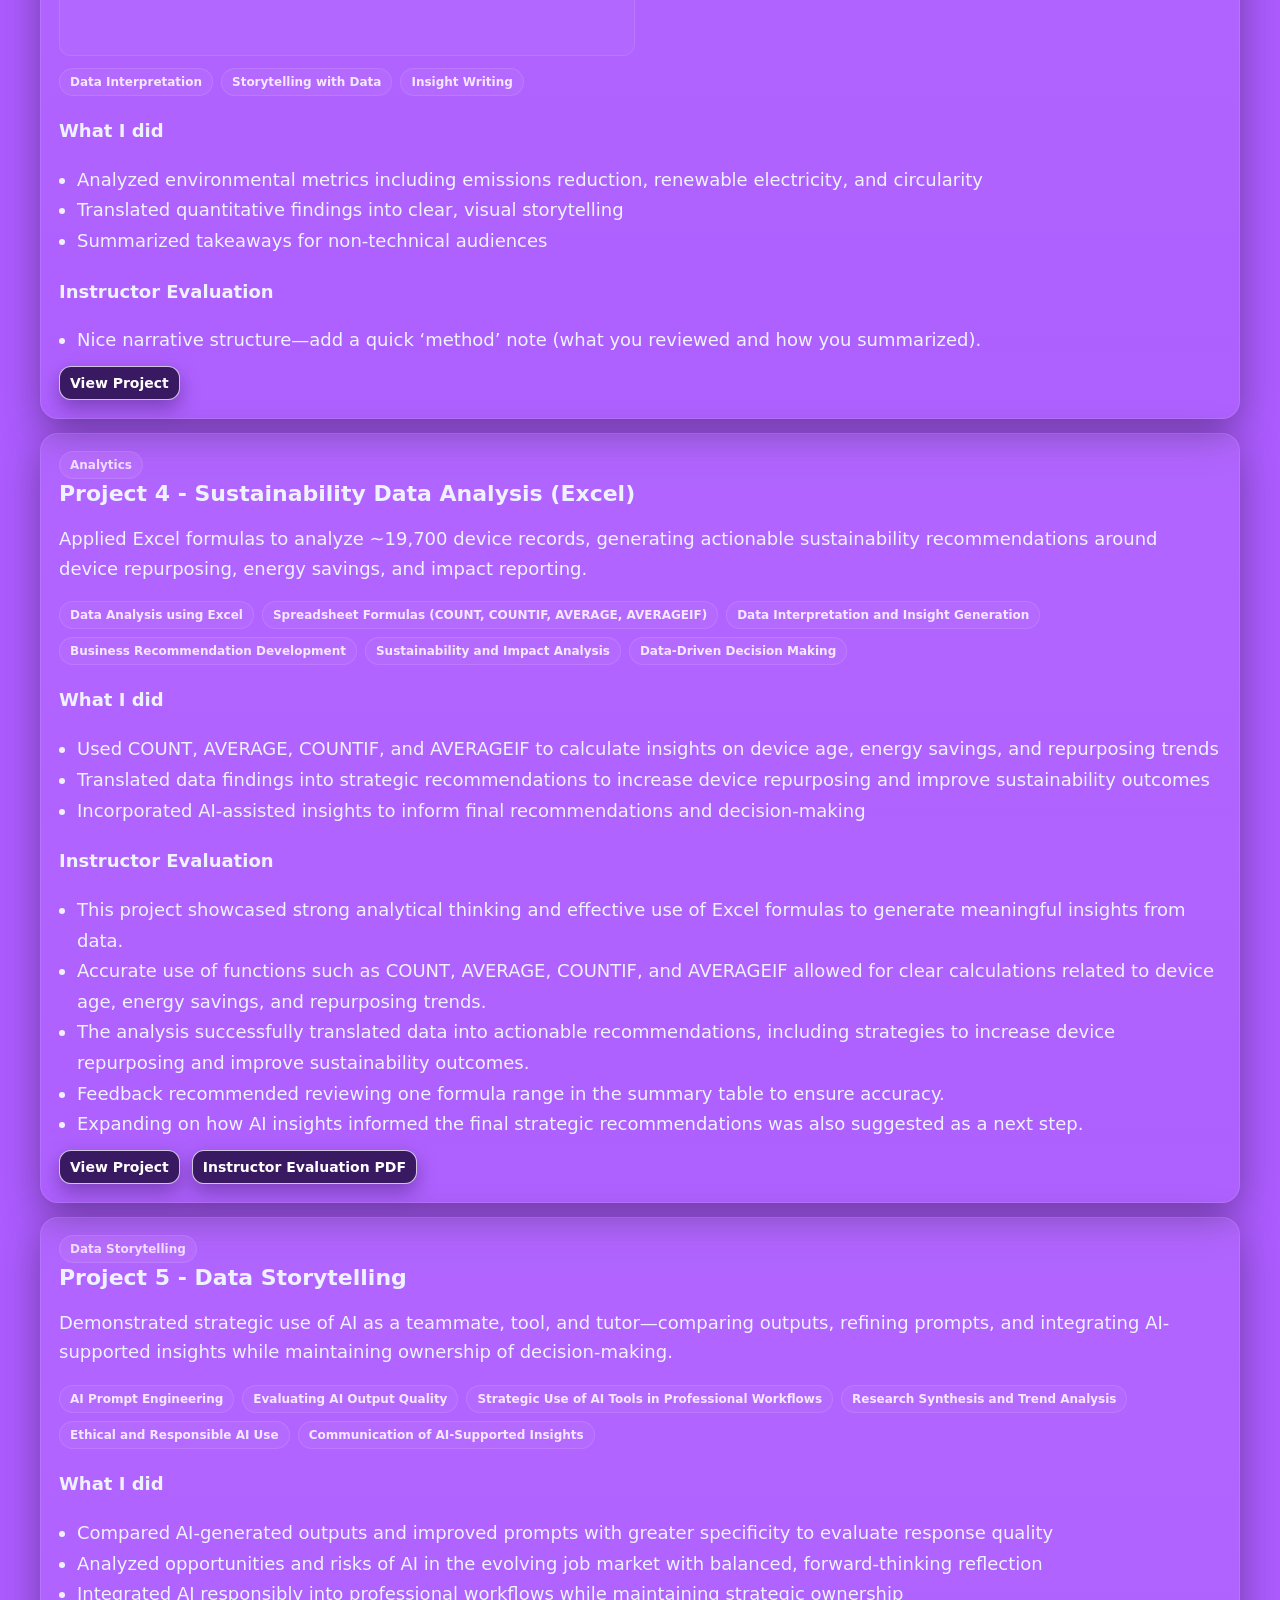
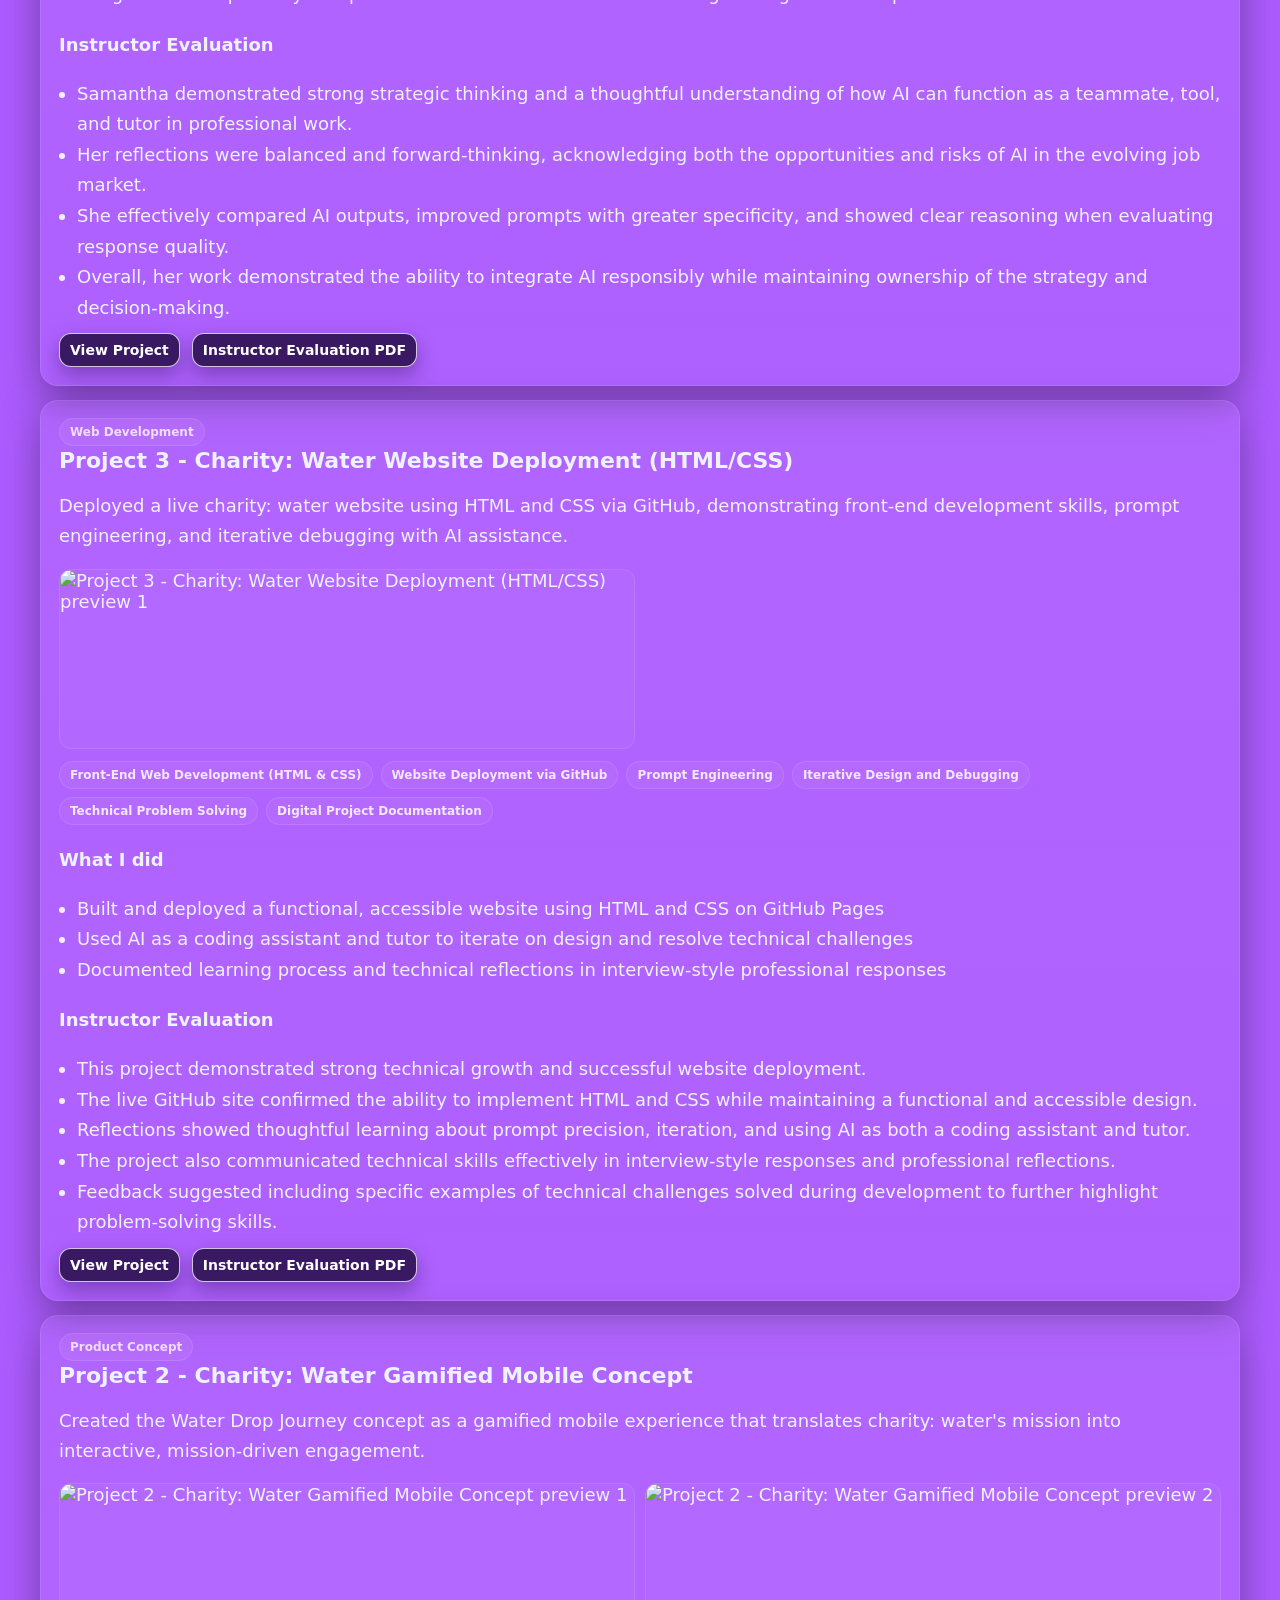
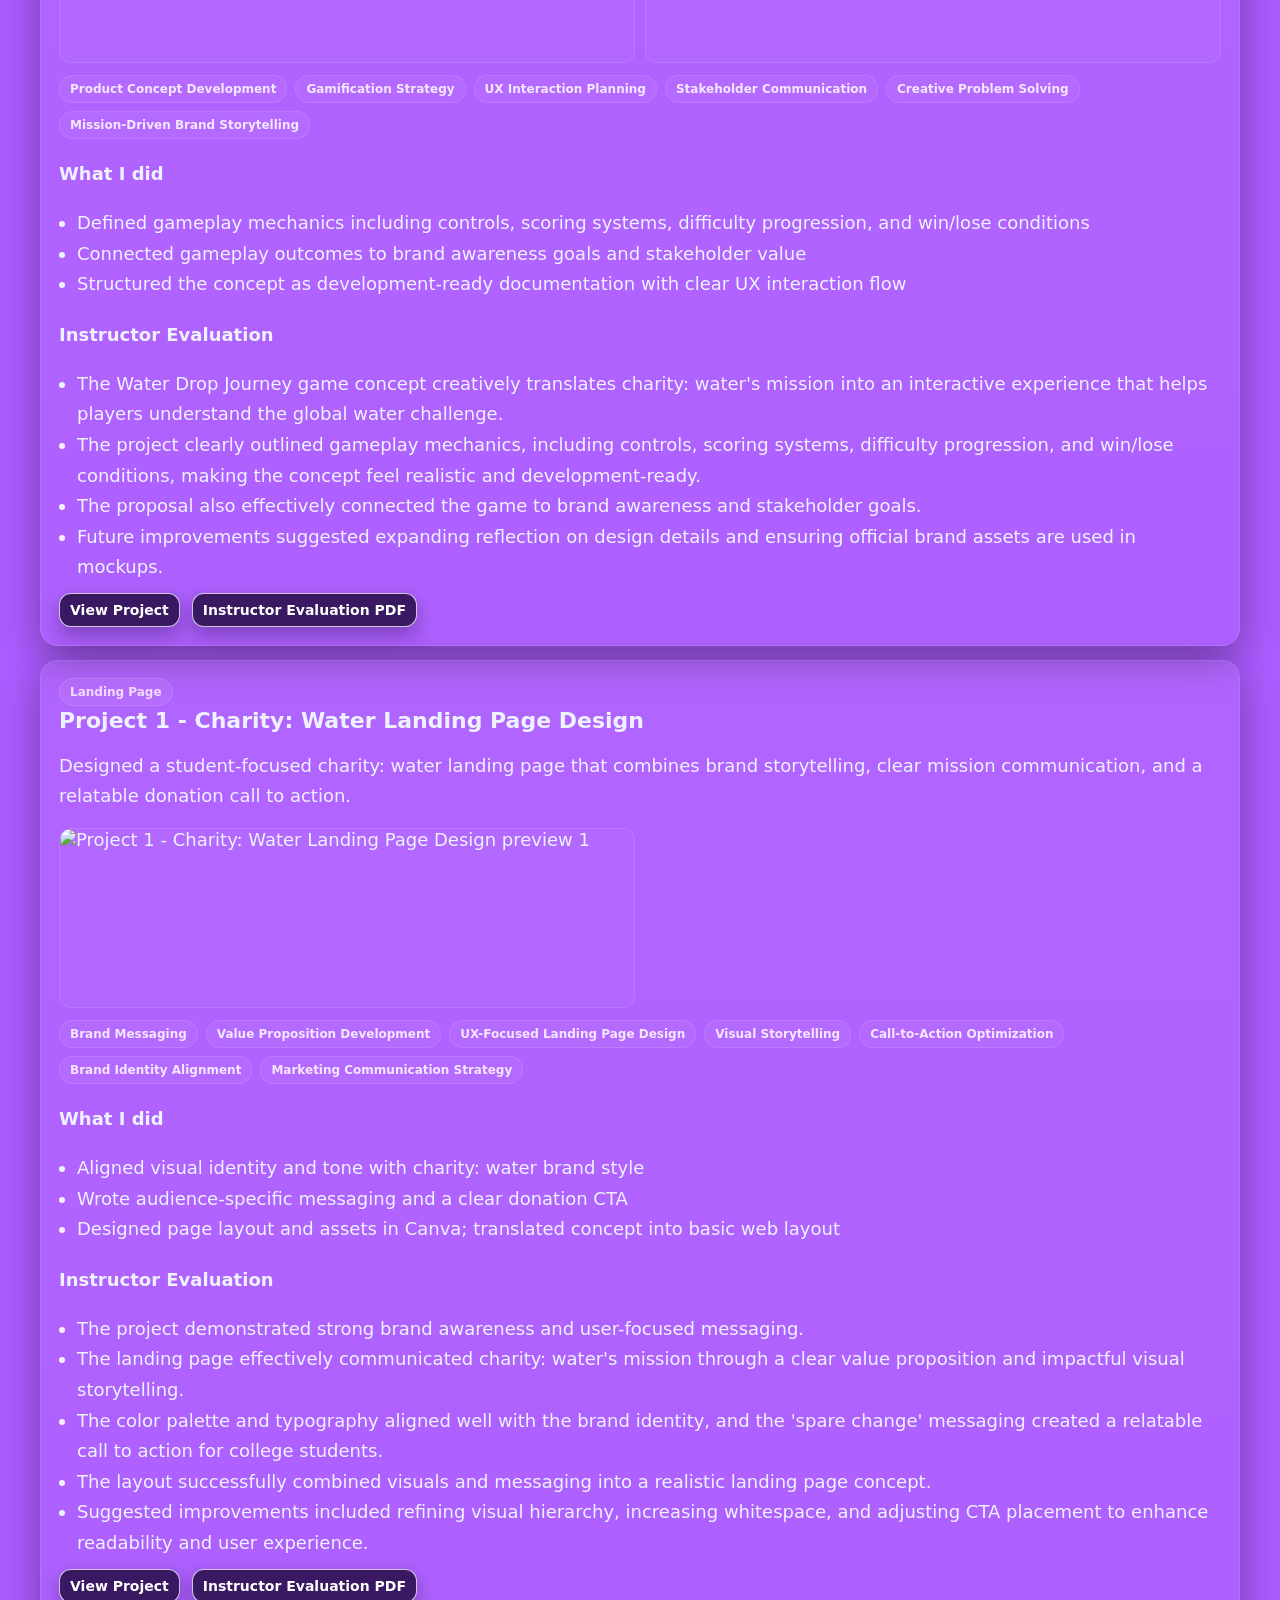
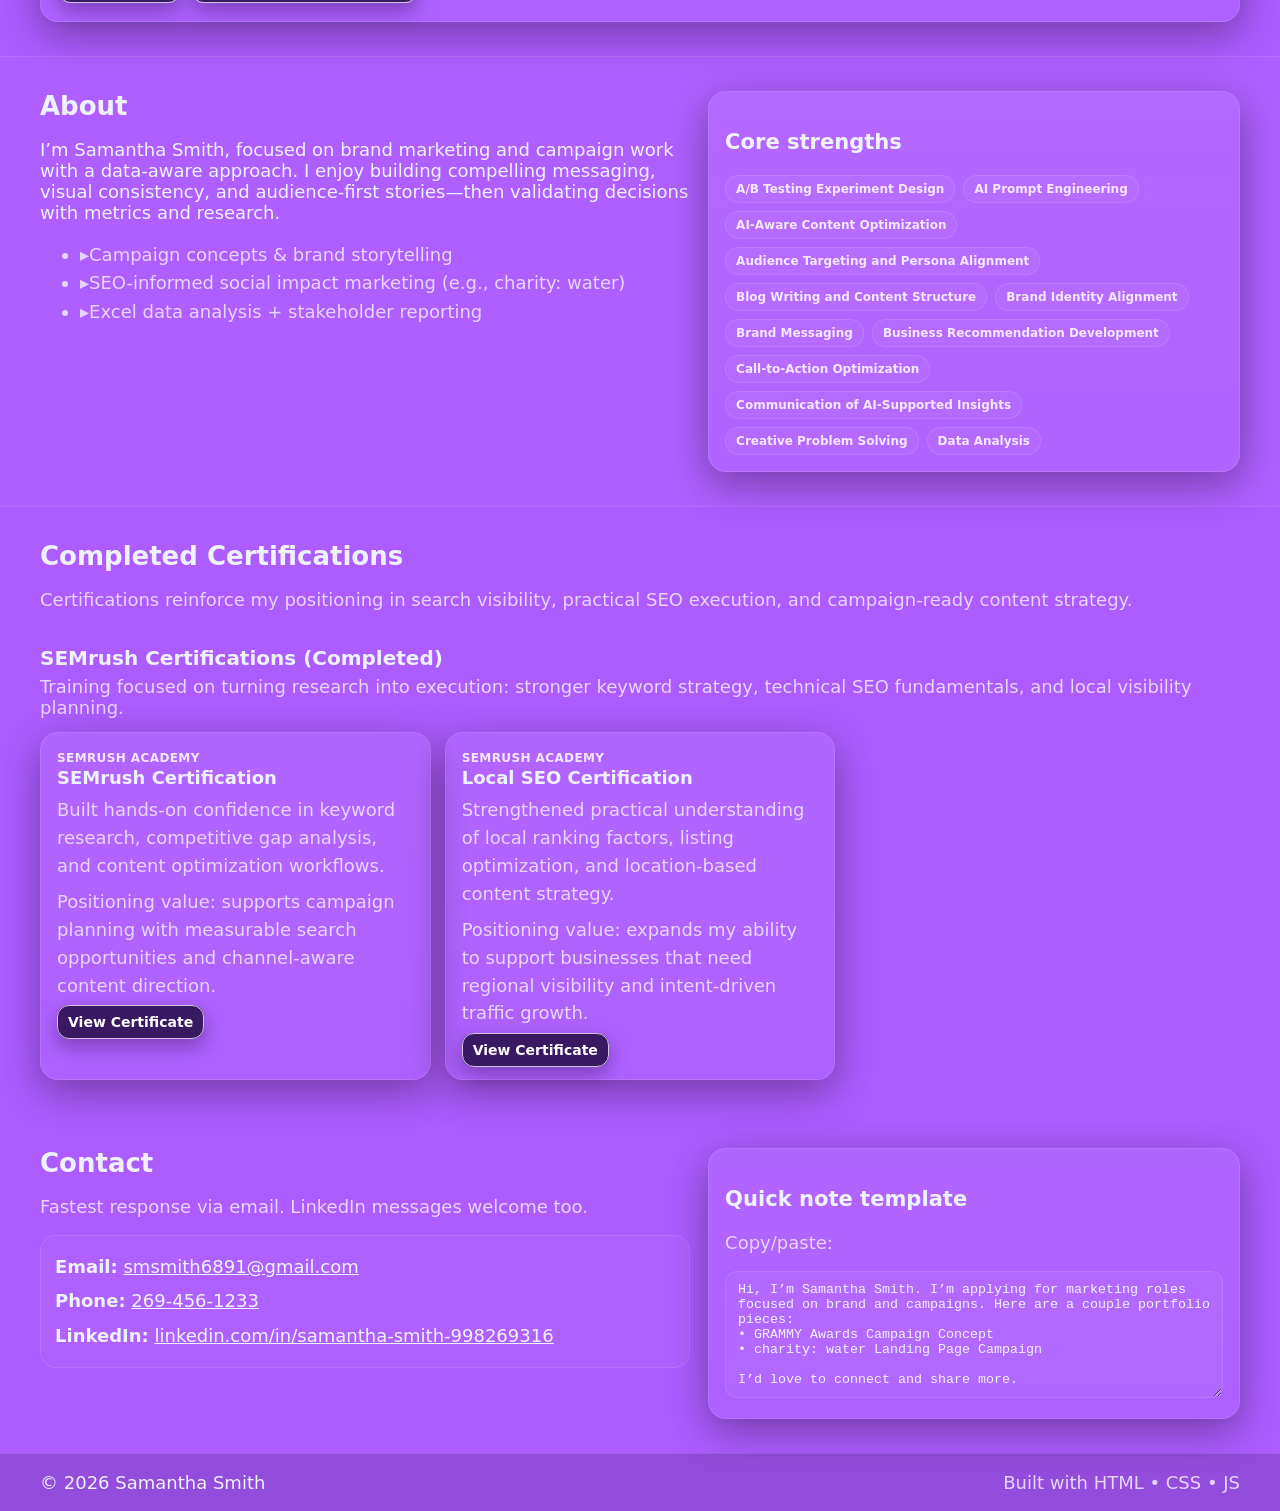
==== commit f90ad89f: "Bump stylesheet cache version for live refresh" ====
--- a/index.html
+++ b/index.html
@@ -22,7 +22,7 @@
   <meta name="twitter:description" content="Digital marketing portfolio of Samantha Smith showcasing SEO strategy, brand campaigns, and data-driven marketing projects." />
   <meta name="twitter:image" content="https://samantha1686.github.io/images/Portfolio%20preview%20imag.png" />
   <meta name="twitter:image:alt" content="Samantha Smith digital marketing portfolio project preview" />
-  <link rel="stylesheet" href="styles.css?v=20260314f" />
+  <link rel="stylesheet" href="styles.css?v=20260314g" />
 </head>
 <body>
   <!-- Header -->
@@ -232,9 +232,9 @@
           </p>
 
           <ul class="bullets">
-            <li>Campaign concepts & brand storytelling</li>
-            <li>Social impact marketing (e.g., charity: water)</li>
-            <li>Excel data analysis + stakeholder reporting</li>
+            <li><span class="icon-accent">▸</span>Campaign concepts & brand storytelling</li>
+            <li><span class="icon-accent">▸</span>SEO-informed social impact marketing (e.g., charity: water)</li>
+            <li><span class="icon-accent">▸</span>Excel data analysis + stakeholder reporting</li>
           </ul>
         </div>
 
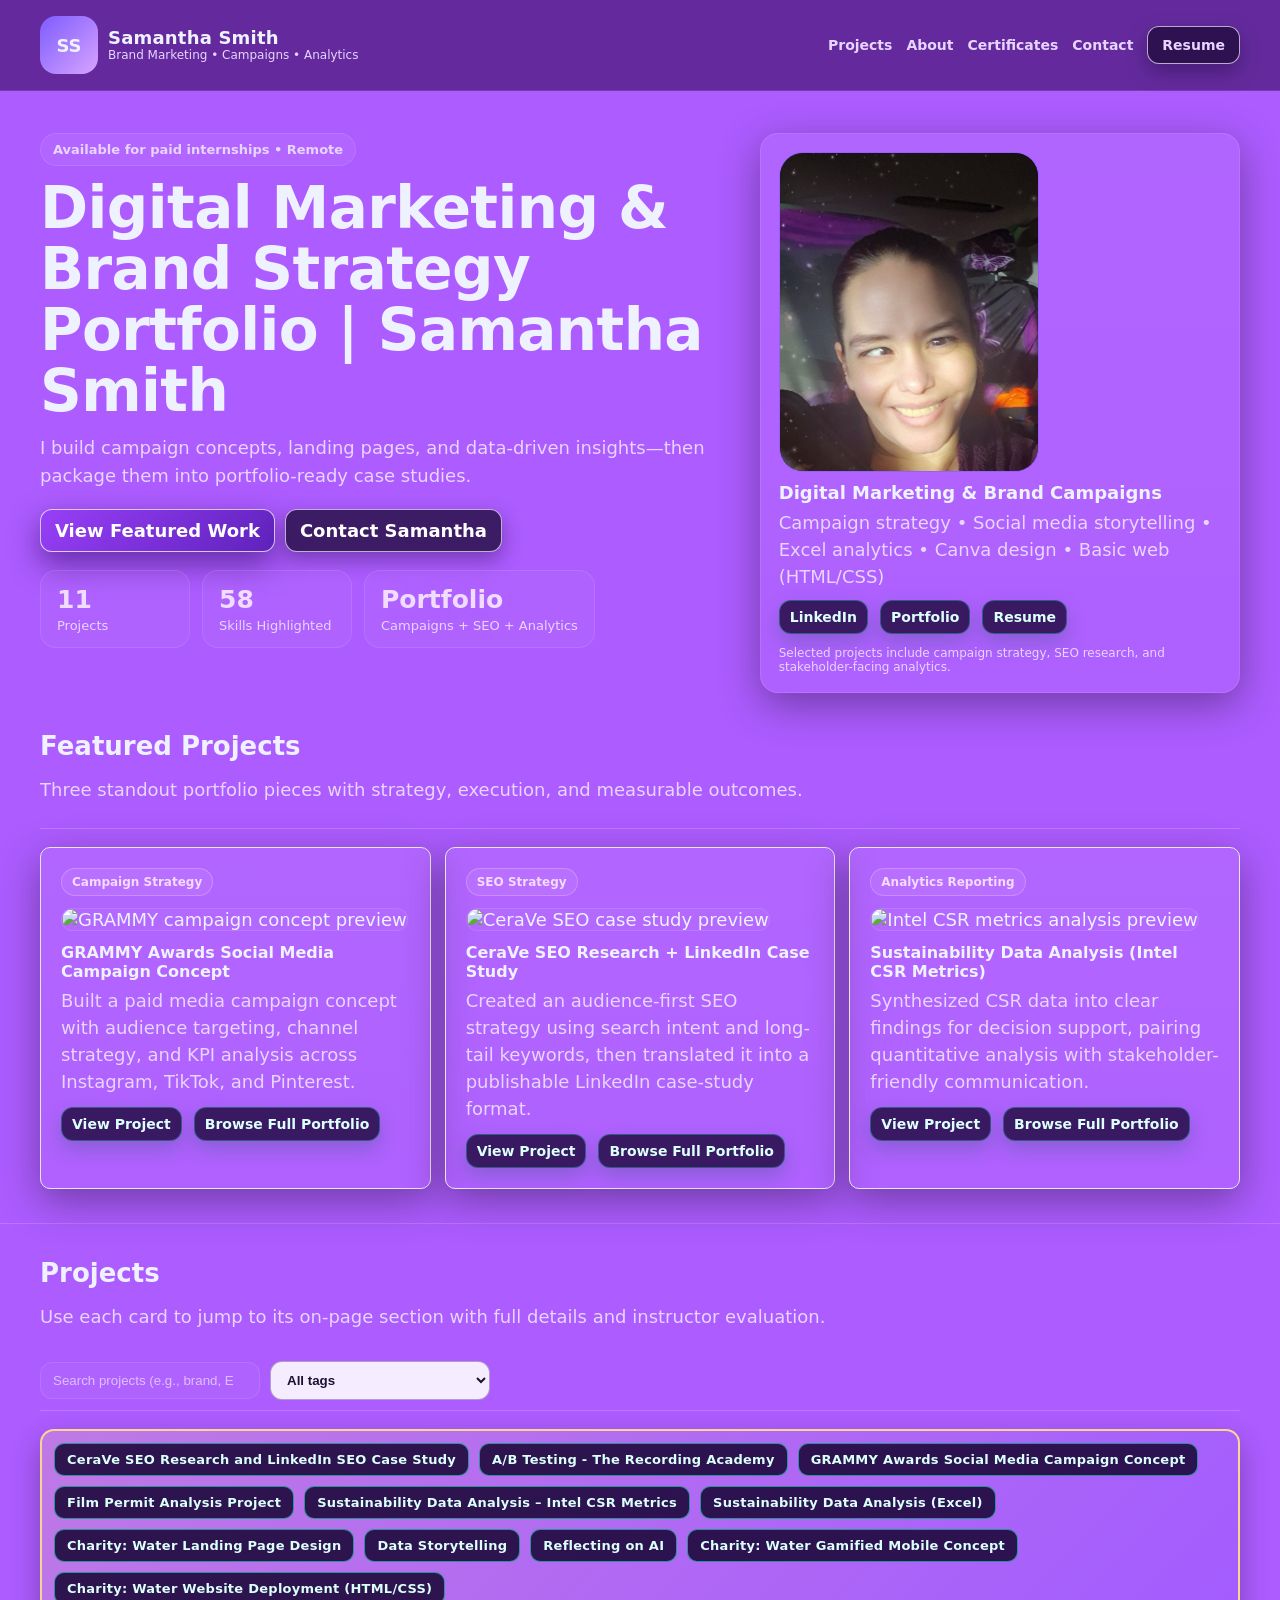
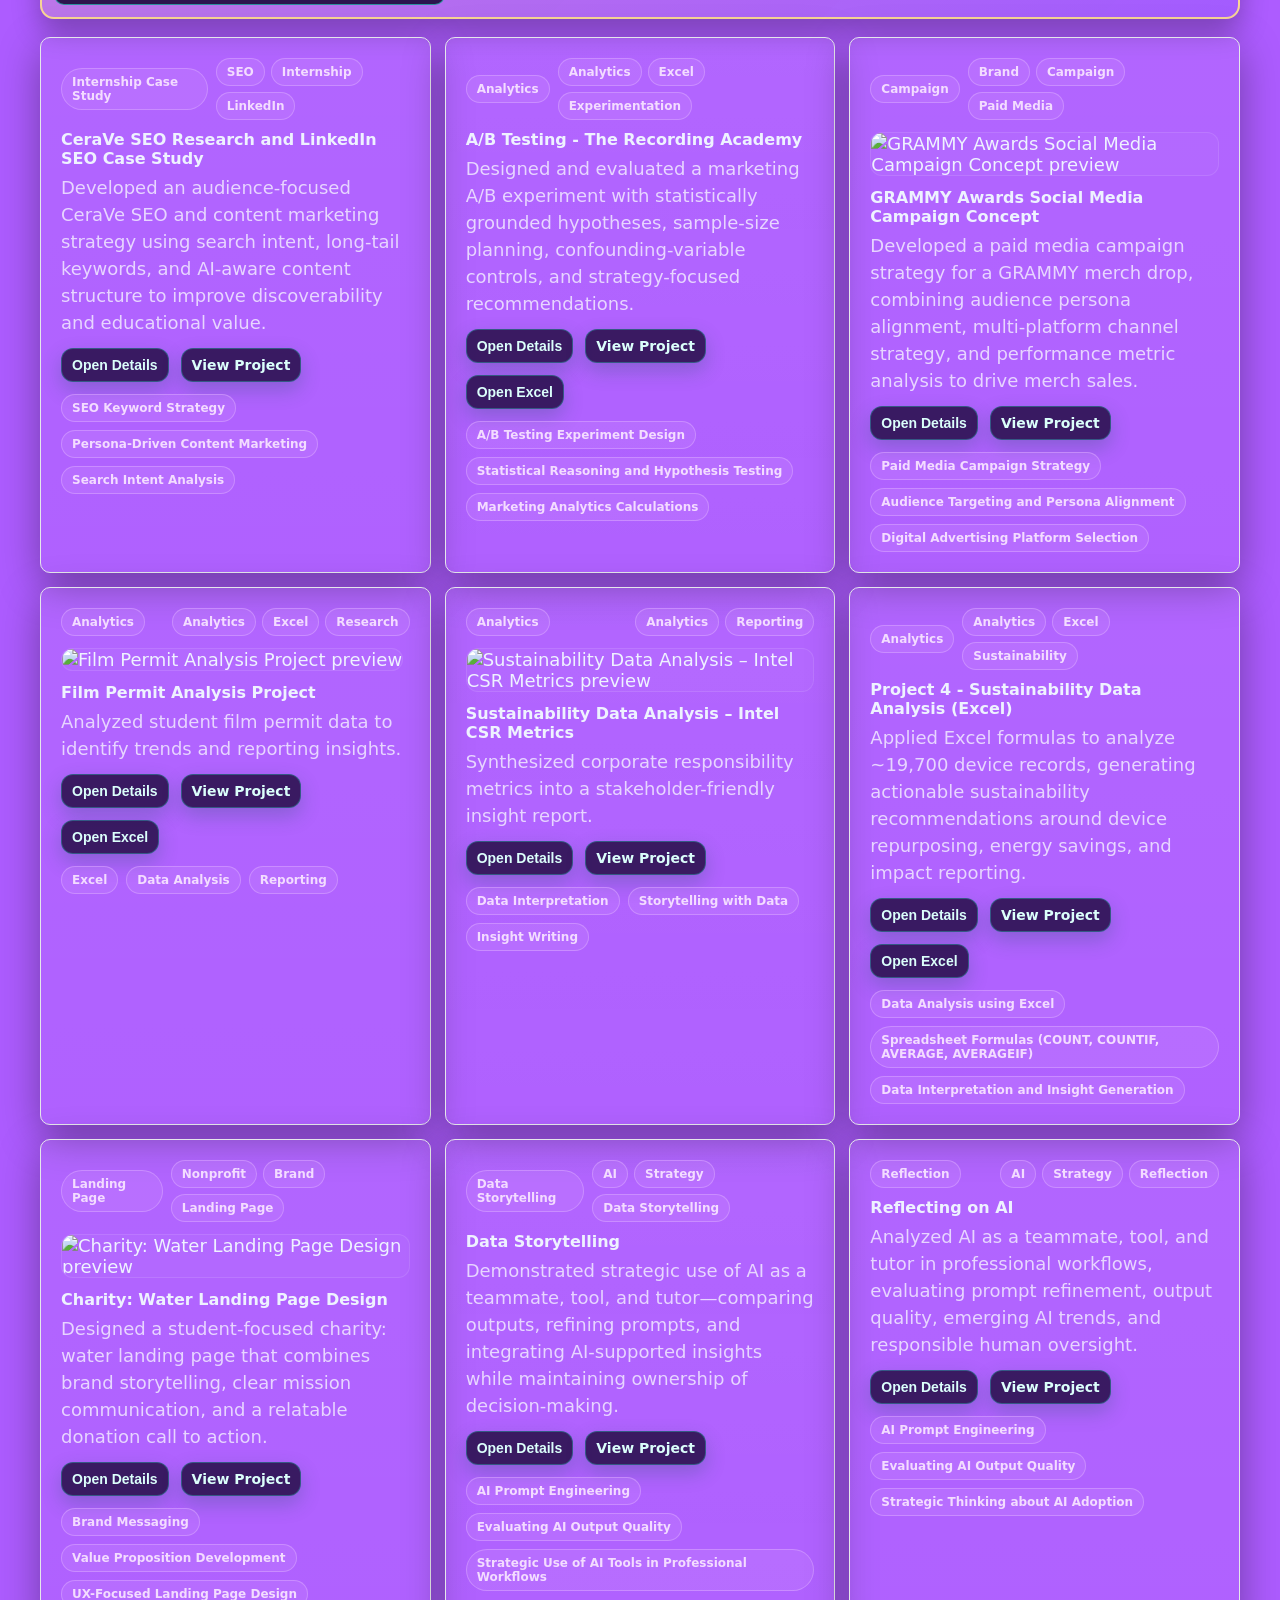
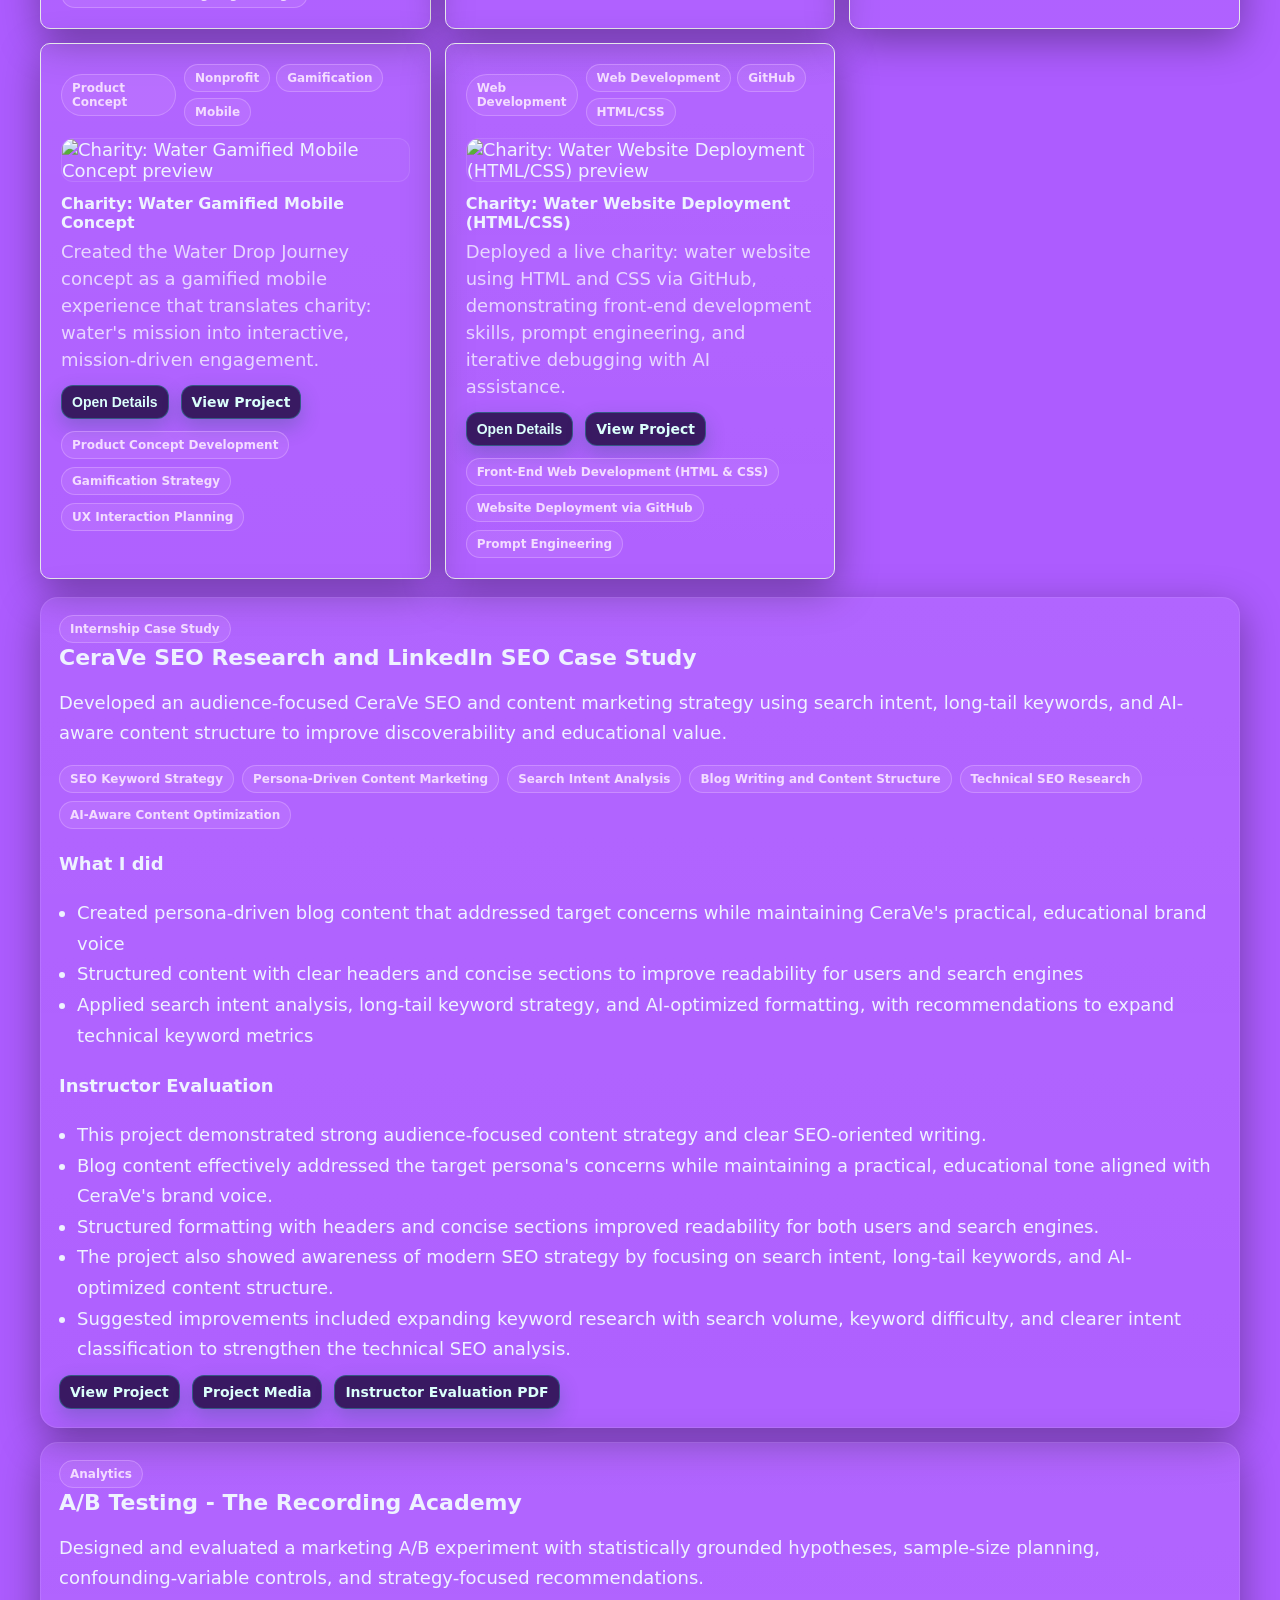
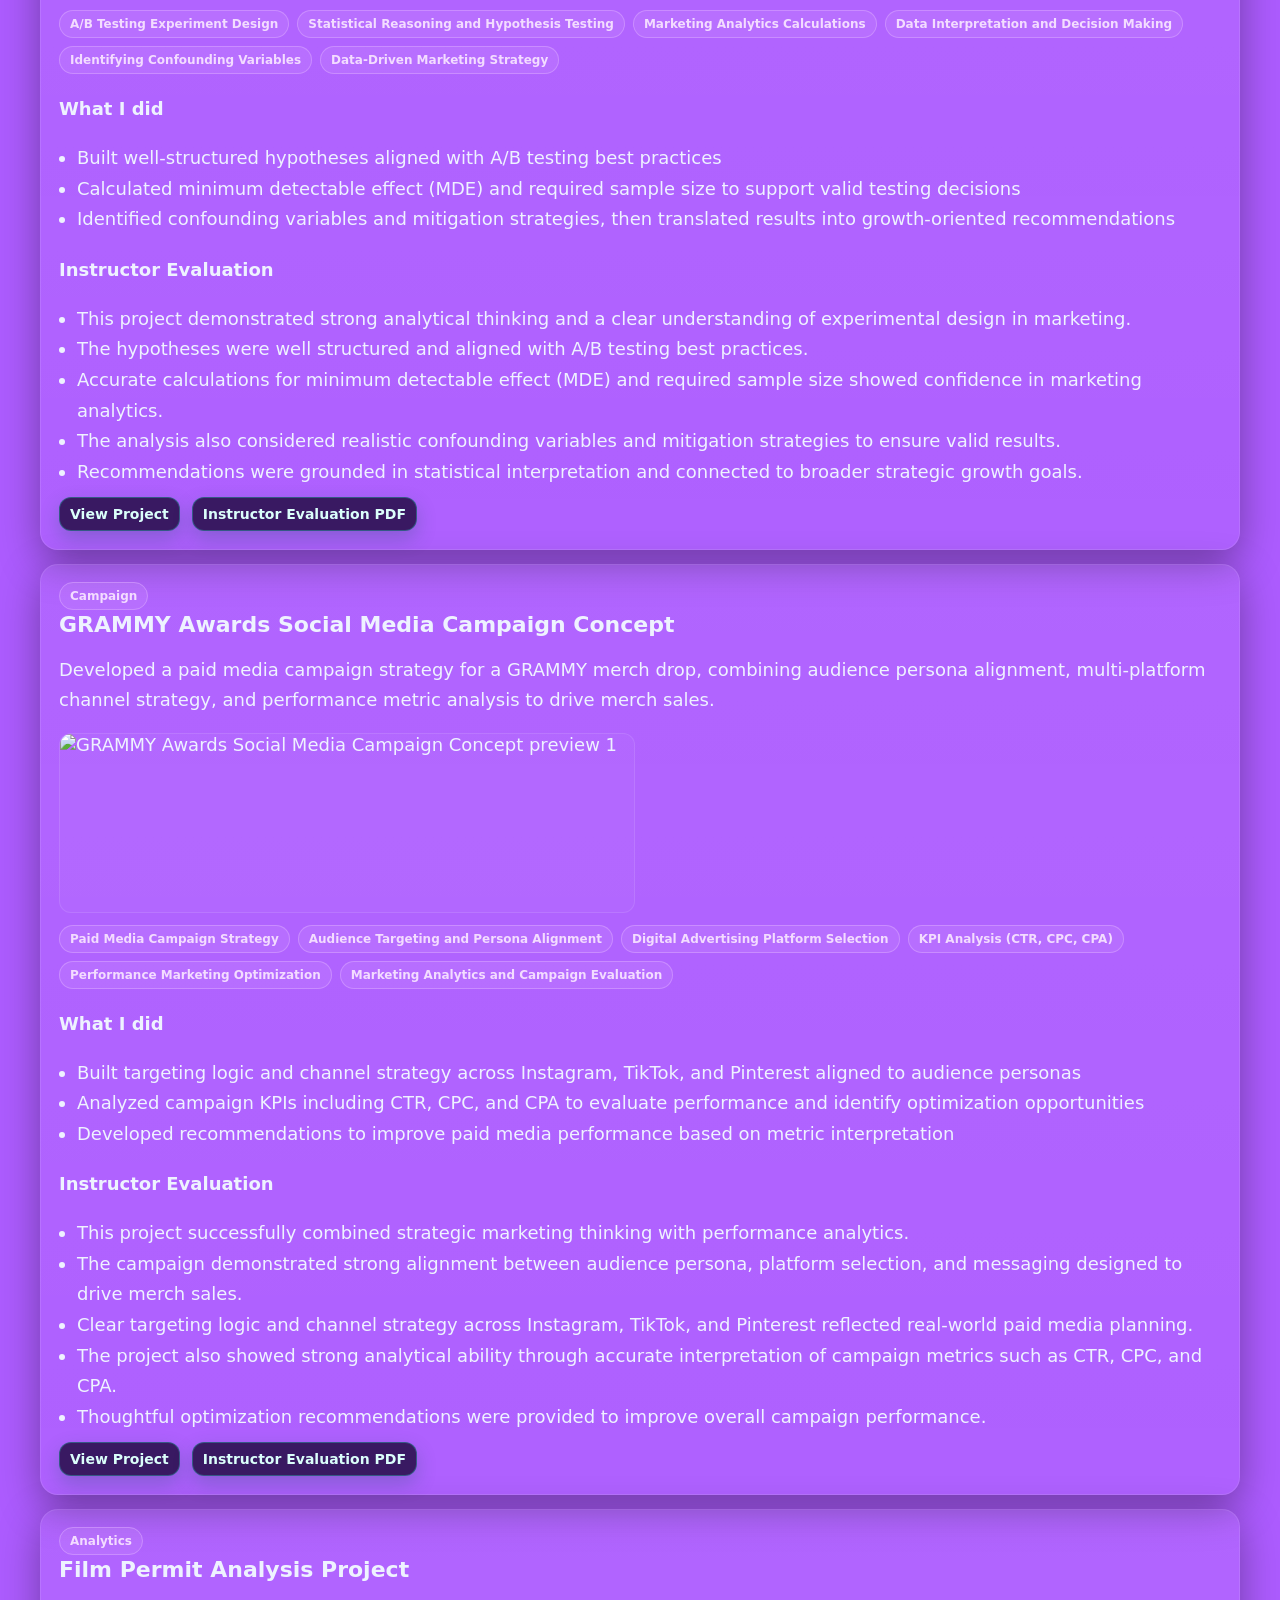
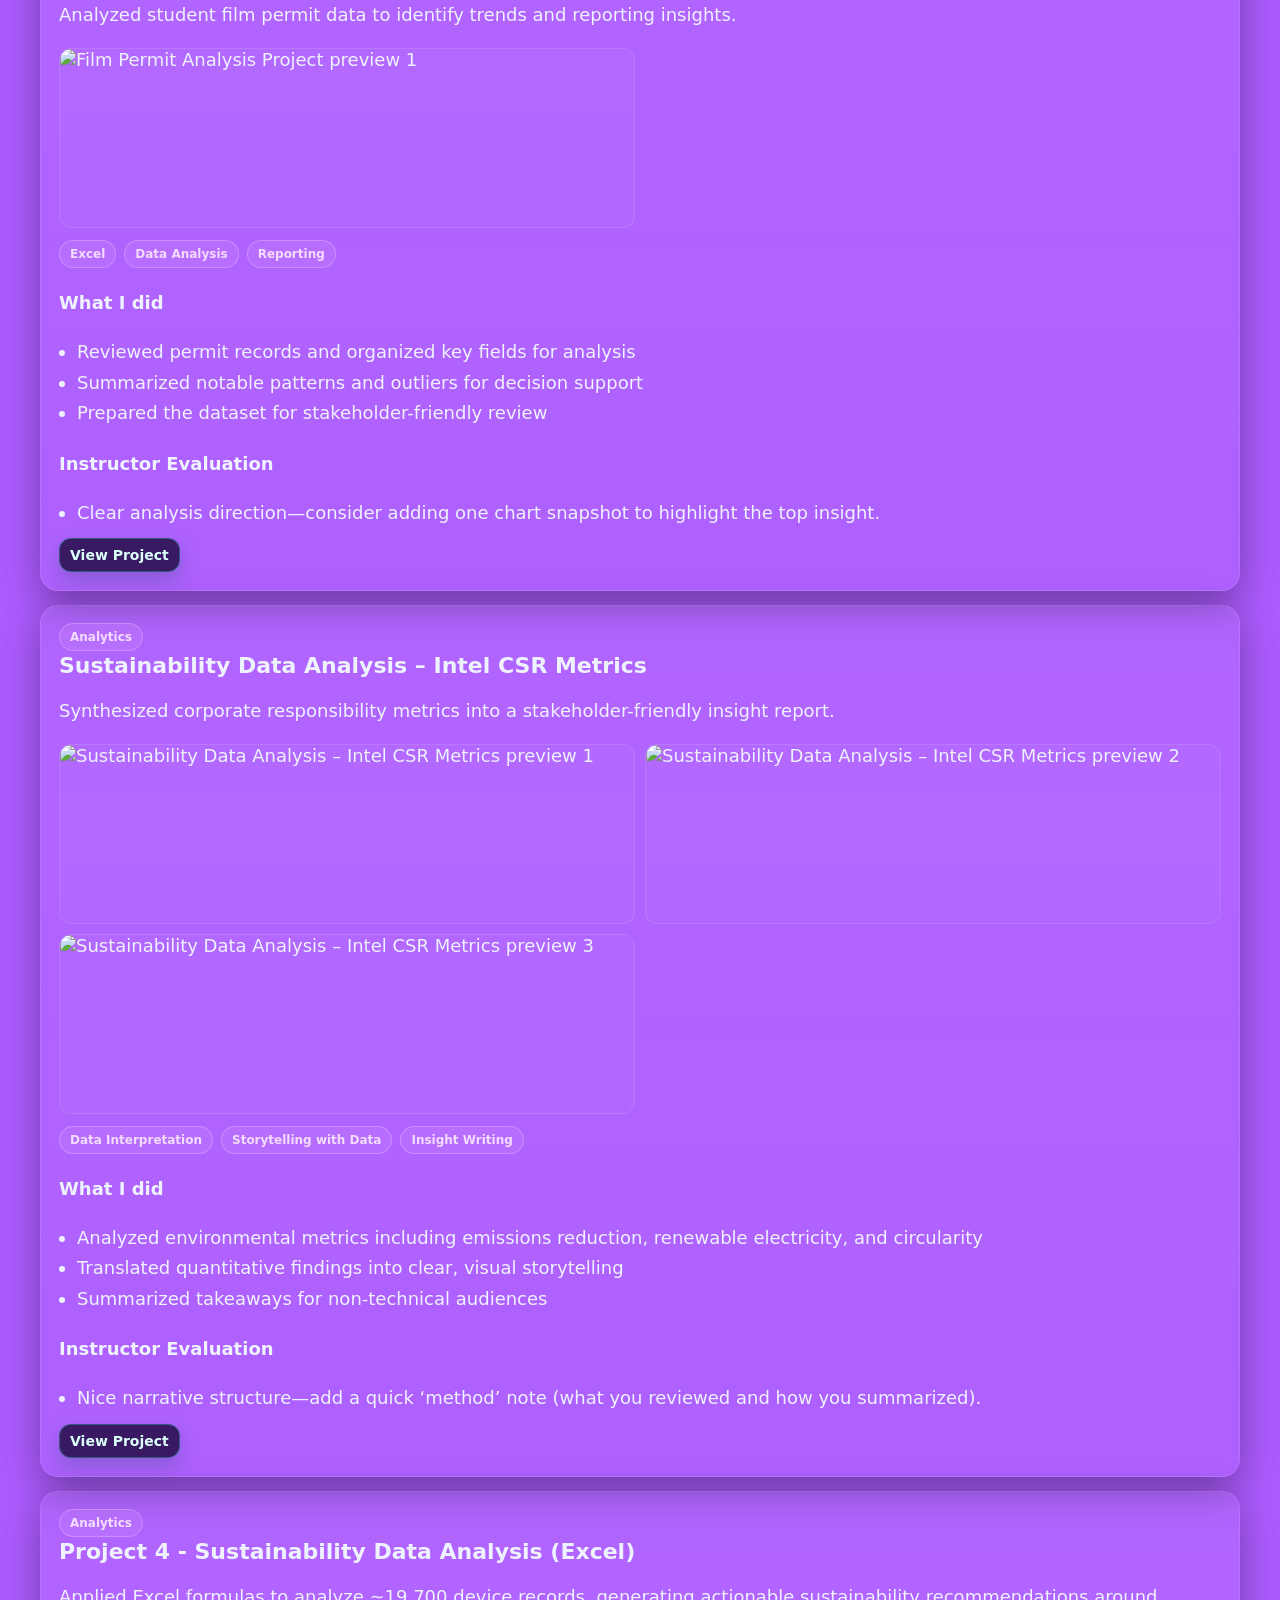
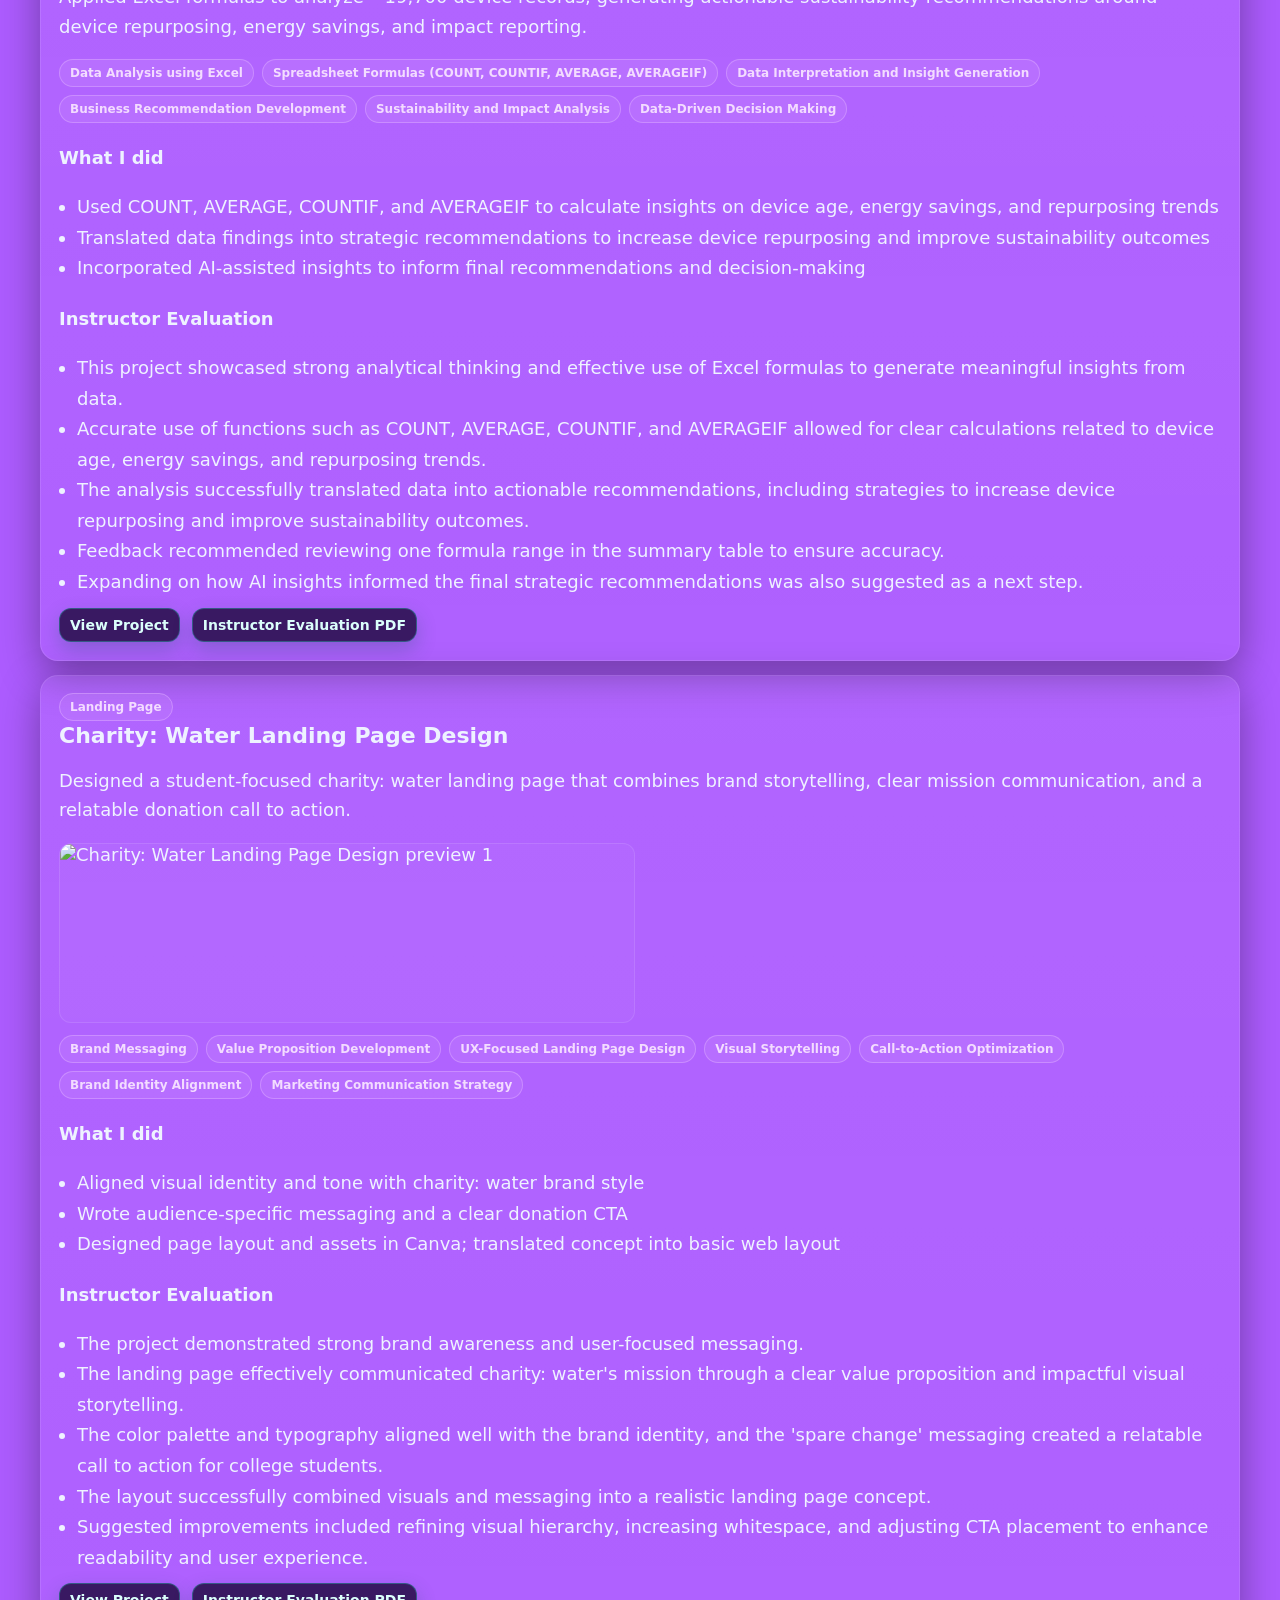
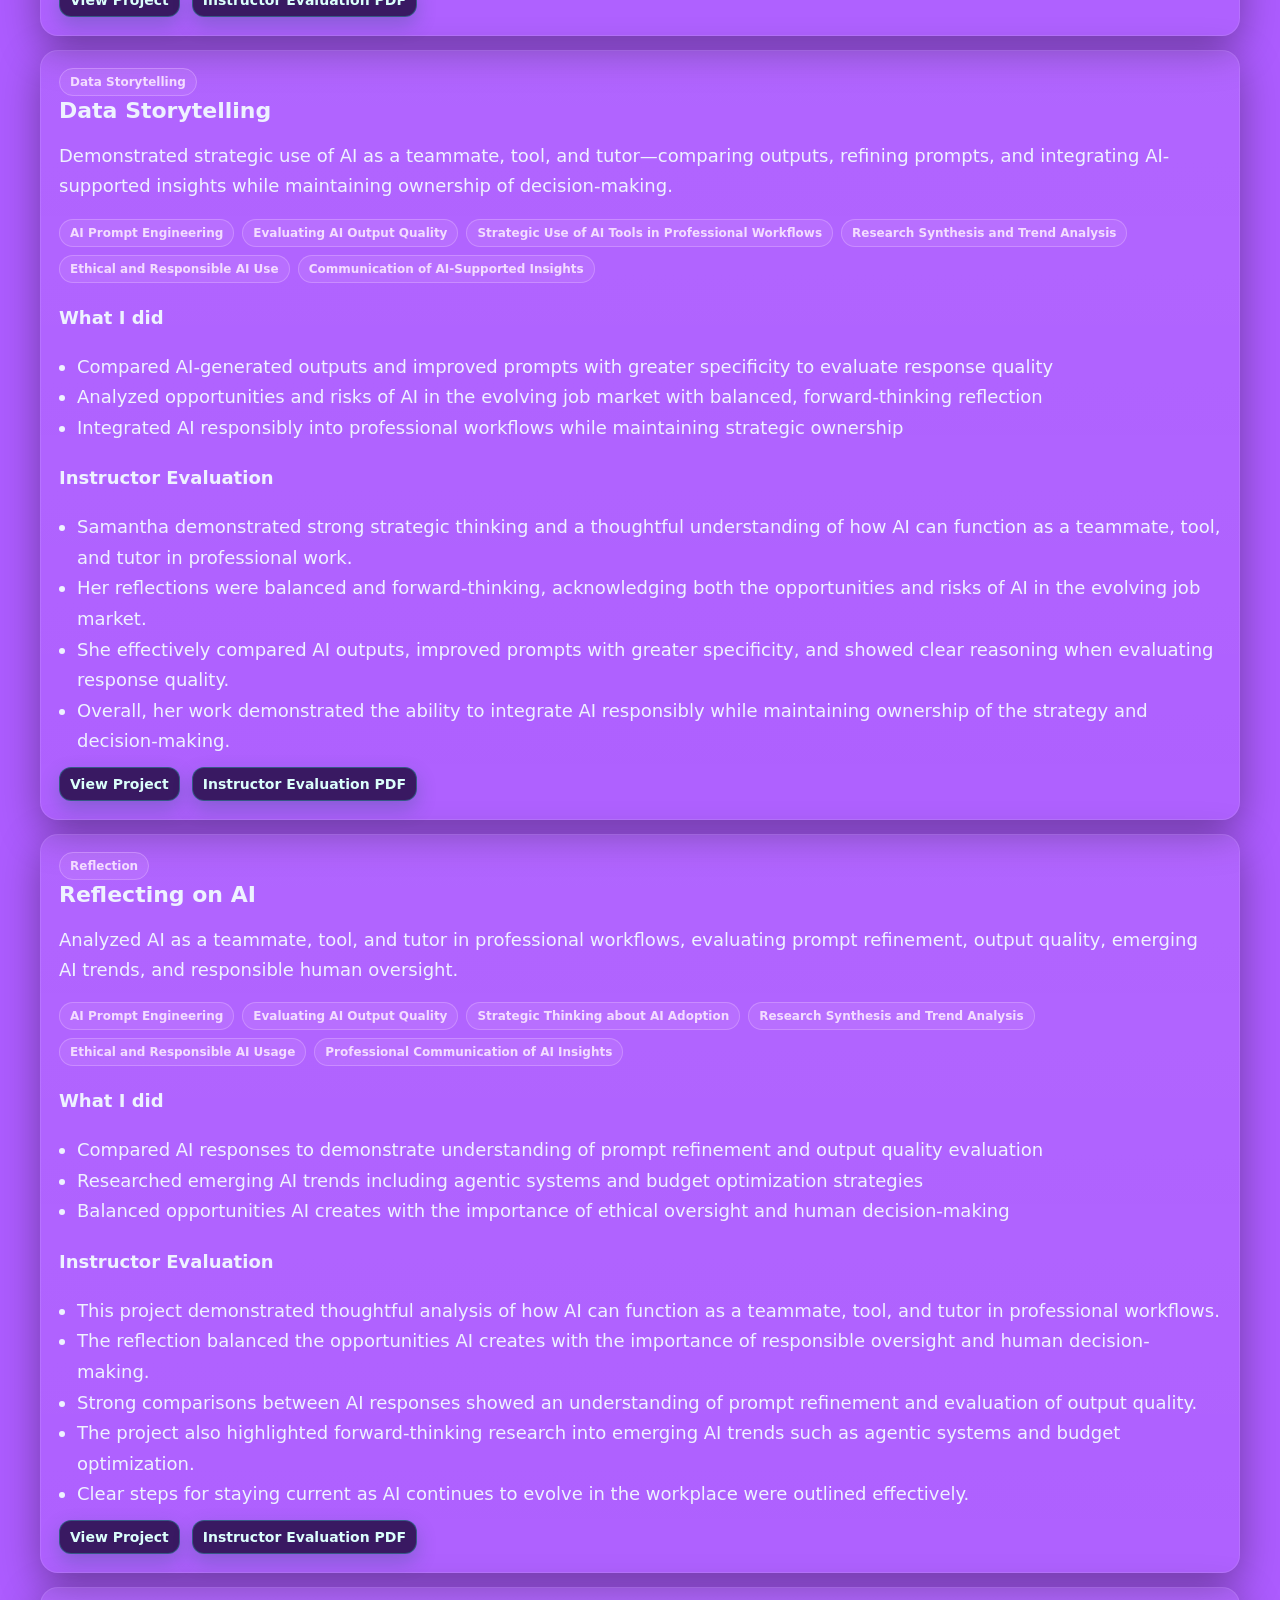
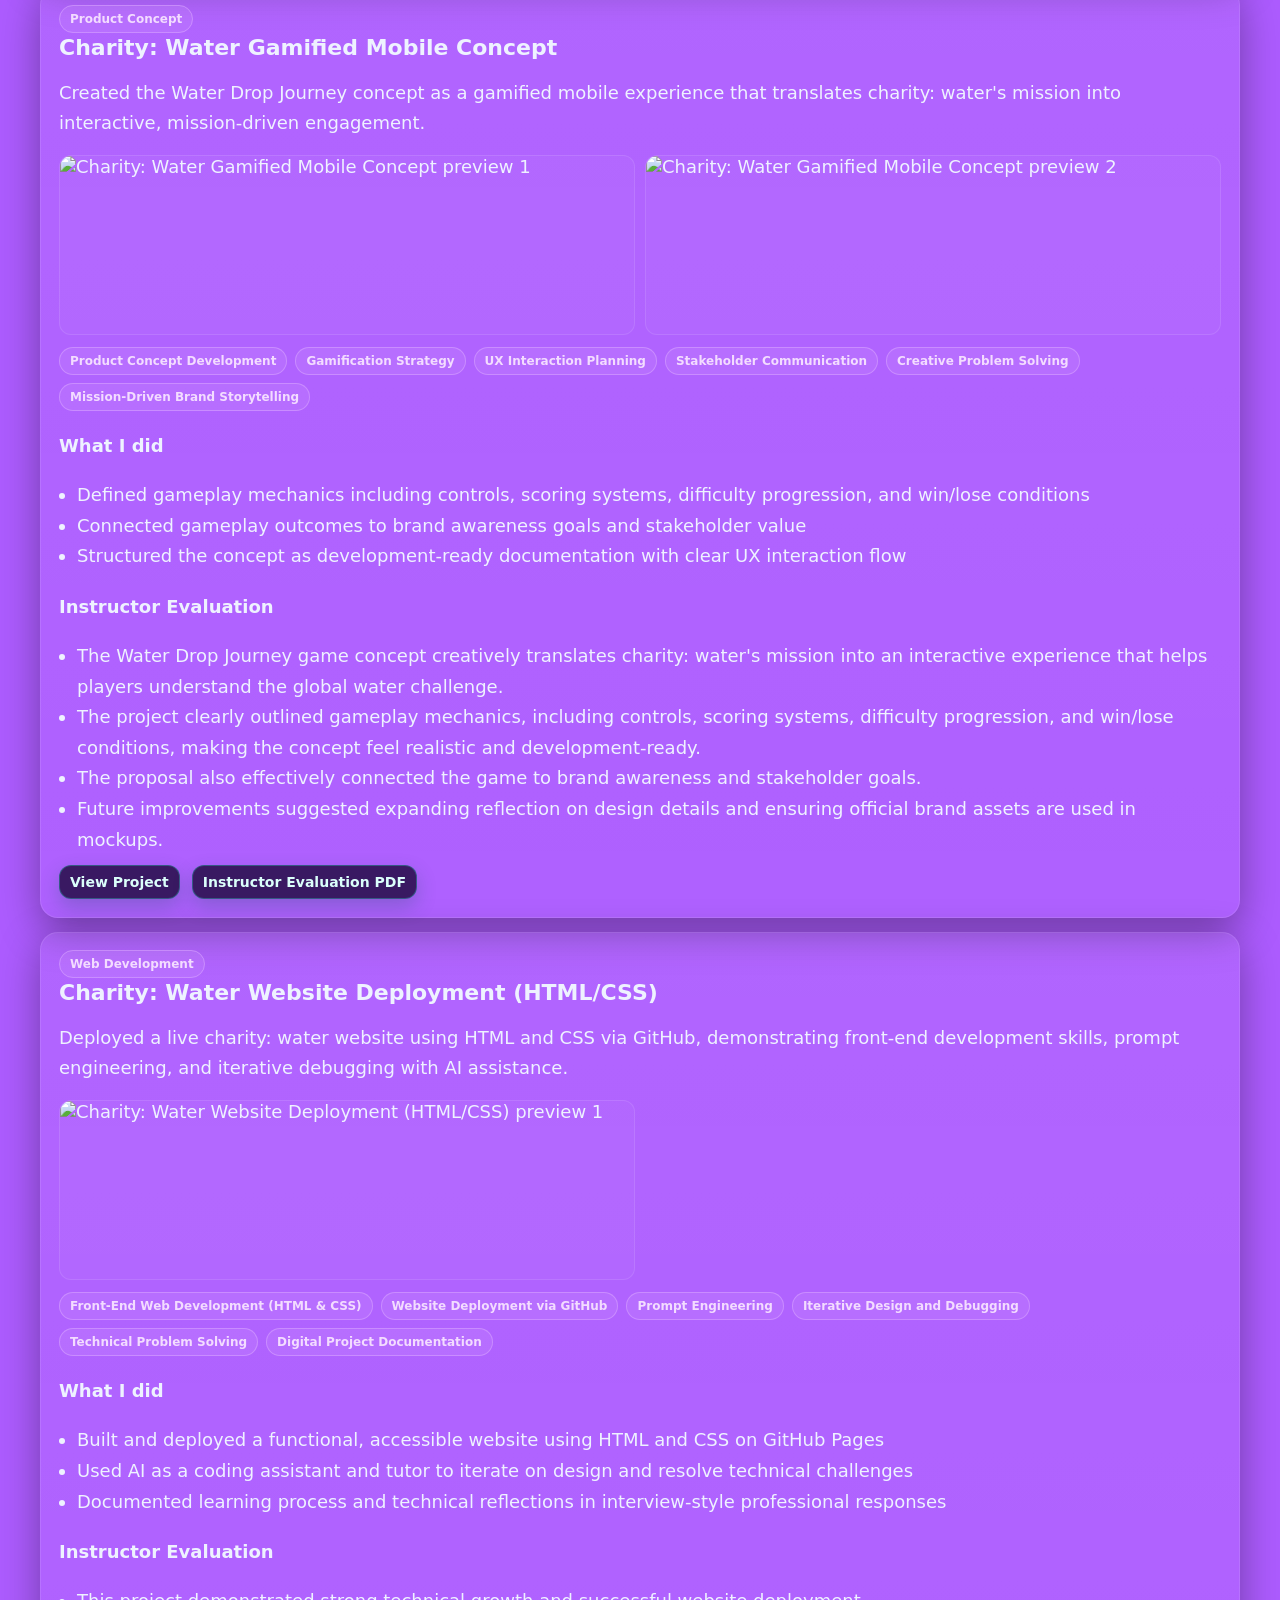
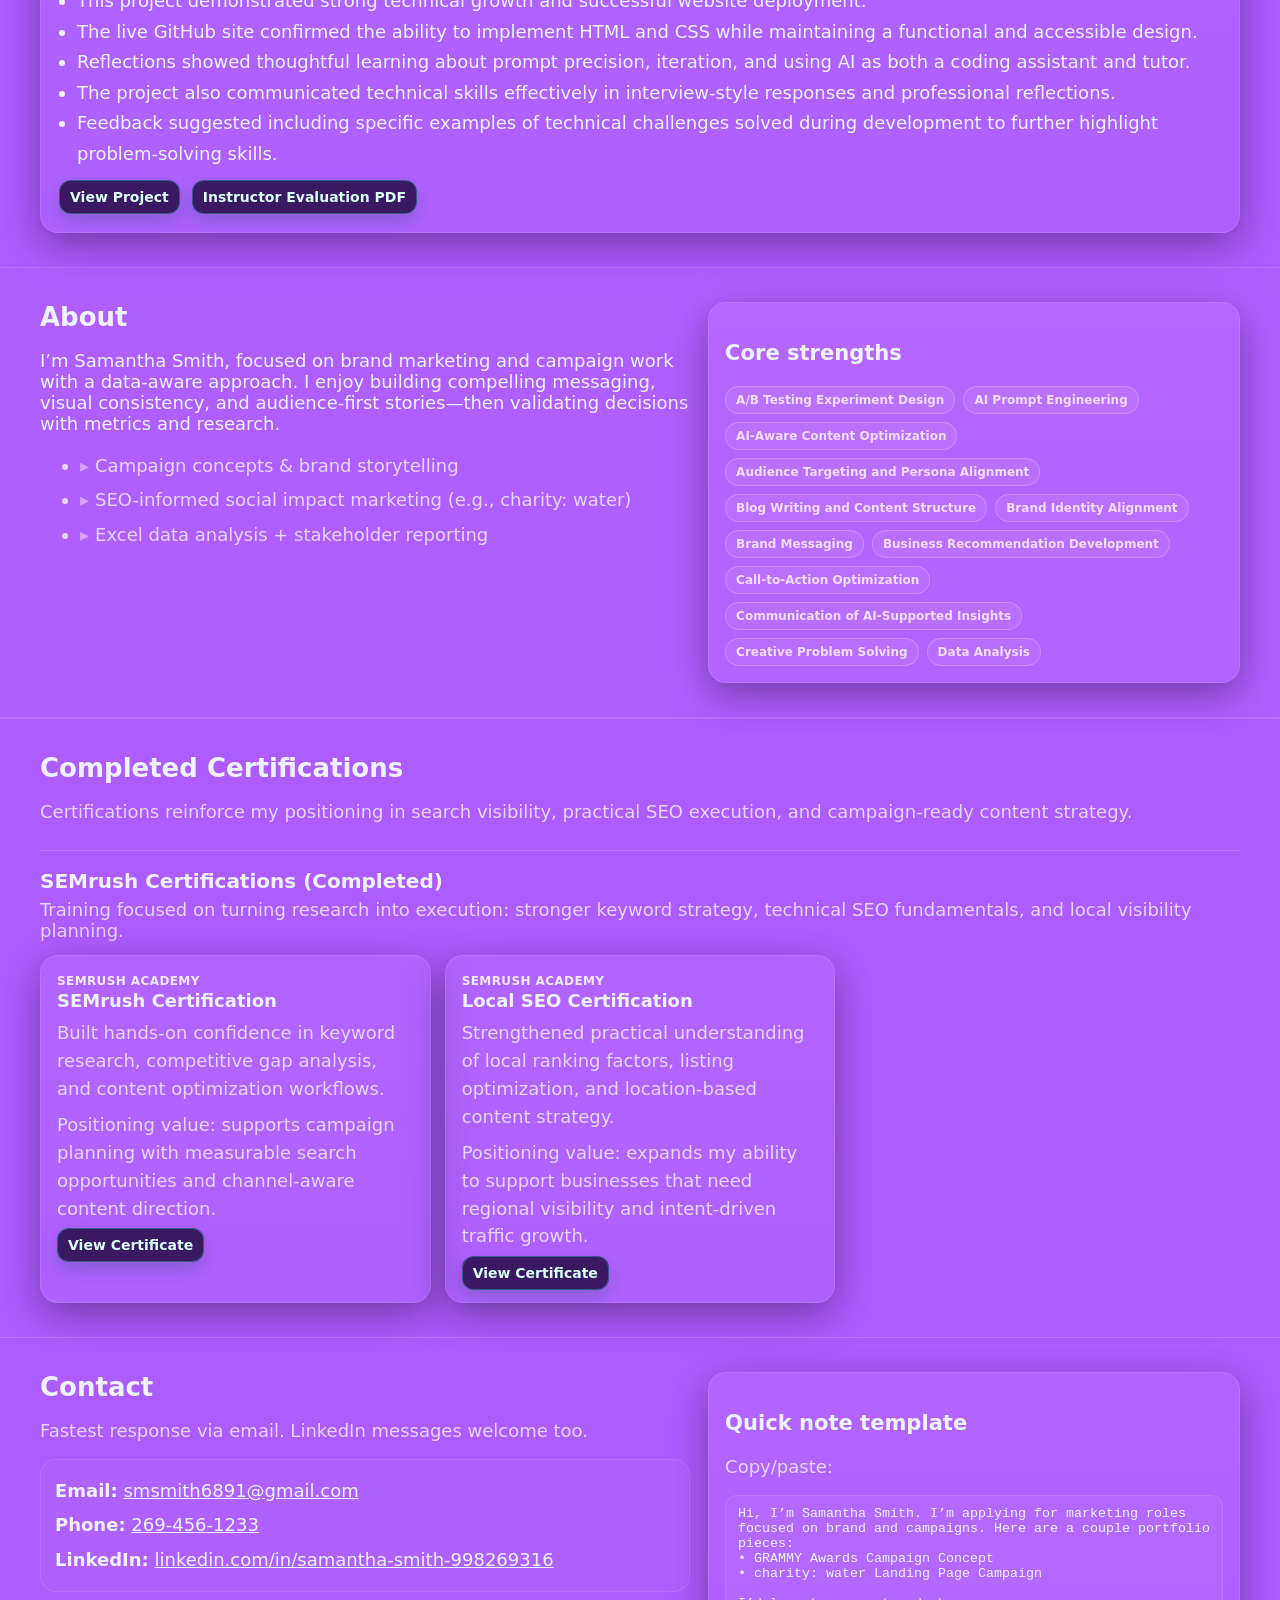
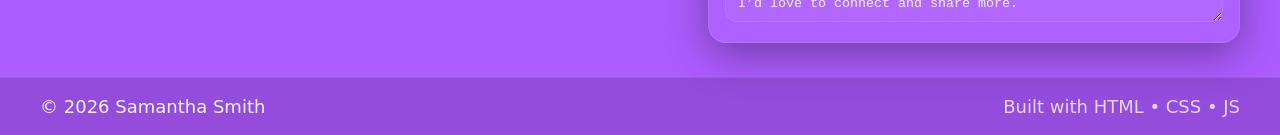
==== commit 607998e7: "update" ====
--- a/index.html
+++ b/index.html
@@ -22,7 +22,7 @@
   <meta name="twitter:description" content="Digital marketing portfolio of Samantha Smith showcasing SEO strategy, brand campaigns, and data-driven marketing projects." />
   <meta name="twitter:image" content="https://samantha1686.github.io/images/Portfolio%20preview%20imag.png" />
   <meta name="twitter:image:alt" content="Samantha Smith digital marketing portfolio project preview" />
-  <link rel="stylesheet" href="styles.css?v=20260314g" />
+  <link rel="stylesheet" href="styles.css?v=20260314j" />
 </head>
 <body>
   <!-- Header -->
@@ -117,7 +117,7 @@
       <div class="container featured-grid" role="list" aria-label="Featured projects">
         <article class="card card-project featured-card" role="listitem">
           <div class="kicker">
-            <span class="badge">Campaign Strategy</span>
+            <span class="badge badge-static">Campaign Strategy</span>
           </div>
           <img class="project-cover" src="images/projects/grammy-awards-social-media-campaign-concept.png" alt="GRAMMY campaign concept preview" loading="lazy" />
           <h3 class="project-title">GRAMMY Awards Social Media Campaign Concept</h3>
@@ -130,7 +130,7 @@
 
         <article class="card card-project featured-card" role="listitem">
           <div class="kicker">
-            <span class="badge">SEO Strategy</span>
+            <span class="badge badge-static">SEO Strategy</span>
           </div>
           <img class="project-cover" src="images/Portfolio preview imag.png" alt="CeraVe SEO case study preview" loading="lazy" />
           <h3 class="project-title">CeraVe SEO Research + LinkedIn Case Study</h3>
@@ -143,7 +143,7 @@
 
         <article class="card card-project featured-card" role="listitem">
           <div class="kicker">
-            <span class="badge">Analytics Reporting</span>
+            <span class="badge badge-static">Analytics Reporting</span>
           </div>
           <img class="project-cover" src="images/projects/sustainability-data-analysis-intel-csr-metrics-1.png" alt="Intel CSR metrics analysis preview" loading="lazy" />
           <h3 class="project-title">Sustainability Data Analysis (Intel CSR Metrics)</h3>
@@ -180,10 +180,10 @@
         <div id="projectGrid" class="grid" aria-live="polite">
           <article class="card card-project">
             <div class="kicker">
-              <span class="badge">Campaign</span>
+              <span class="badge badge-static">Campaign</span>
             </div>
             <img class="project-cover" src="images/projects/grammy-awards-social-media-campaign-concept.png" alt="GRAMMY campaign concept preview" loading="lazy" />
-            <h3 class="project-title">Project 7 - GRAMMY Awards Social Media Campaign Concept</h3>
+            <h3 class="project-title">GRAMMY Awards Social Media Campaign Concept</h3>
             <p class="project-summary">Paid media strategy with audience targeting, channel selection, and KPI analysis.</p>
             <div class="links">
               <a class="link" href="images/projects/Copy%20of%20Grammys%20Social%20Media%20Project.pptx1.pdf" target="_blank" rel="noreferrer">Review Case Study</a>
@@ -192,10 +192,10 @@
 
           <article class="card card-project">
             <div class="kicker">
-              <span class="badge">Internship Case Study</span>
+              <span class="badge badge-static">Internship Case Study</span>
             </div>
             <img class="project-cover" src="images/Portfolio preview imag.png" alt="CeraVe SEO case study preview" loading="lazy" />
-            <h3 class="project-title">Project 9 - CeraVe SEO Research and LinkedIn SEO Case Study</h3>
+            <h3 class="project-title">CeraVe SEO Research and LinkedIn SEO Case Study</h3>
             <p class="project-summary">SEO strategy and content development focused on search intent and discoverability.</p>
             <div class="links">
               <a class="link" href="images/projects/assets/Project%209%20CeraVe%20SEO%20Research.pdf" target="_blank" rel="noreferrer">Review Case Study</a>
@@ -204,10 +204,10 @@
 
           <article class="card card-project">
             <div class="kicker">
-              <span class="badge">Analytics</span>
+              <span class="badge badge-static">Analytics</span>
             </div>
             <img class="project-cover" src="images/projects/sustainability-data-analysis-intel-csr-metrics-1.png" alt="Intel CSR metrics analysis preview" loading="lazy" />
-            <h3 class="project-title">Project 5 - Sustainability Data Analysis (Intel CSR Metrics)</h3>
+            <h3 class="project-title">Sustainability Data Analysis (Intel CSR Metrics)</h3>
             <p class="project-summary">Data analysis and reporting translated into clear insights for stakeholder review.</p>
             <div class="links">
               <a class="link" href="images/projects/Intel's%20Corporate%20Responsibilty%20Report.pdf" target="_blank" rel="noreferrer">Review Case Study</a>
@@ -324,6 +324,6 @@
 
   <script src="https://cdnjs.cloudflare.com/ajax/libs/pdf.js/3.11.174/pdf.min.js"></script>
   <script src="https://cdn.jsdelivr.net/npm/xlsx@0.18.5/dist/xlsx.full.min.js"></script>
-  <script src="app.js?v=20260314d"></script>
+  <script src="app.js?v=20260314e"></script>
 </body>
 </html>
--- a/styles.css
+++ b/styles.css
@@ -7,6 +7,9 @@
   --line: rgba(255,255,255,.10);
   --brand:#7c5cff;
   --brand-2:#d8a3ff;
+  --teal:#2ED3C6;
+  --teal-soft: rgba(46,211,198,.34);
+  --teal-deep: rgba(18,152,145,.9);
   --danger:#ff4d4d;
   --shadow: 0 12px 40px rgba(0,0,0,.35);
 }
@@ -108,8 +111,9 @@
   box-shadow: 0 8px 20px rgba(24,7,54,.38);
 }
 .btn:hover{
-  background: rgba(56,20,104,.9);
-  border-color: #ffffff;
+  background: linear-gradient(135deg, rgba(46,211,198,.92), rgba(18,152,145,.95));
+  border-color: var(--teal);
+  box-shadow: 0 12px 28px rgba(8,79,75,.44);
   transform: translateY(-1px);
 }
 .btn:focus-visible{
@@ -146,6 +150,10 @@
   min-width: 150px;
 }
 .stat-num{ font-size:25px; font-weight:900; }
+.stat-num{
+  color: #f0dcff;
+  text-shadow: 0 0 16px rgba(179,118,255,.30);
+}
 .stat-label{ font-size:13px; color:var(--muted); margin-top:4px; }
 
 .card{
@@ -187,33 +195,37 @@
 .card-text{ margin: 0 0 10px; color: var(--muted); line-height:1.5; }
 .links{ display:flex; gap:12px; flex-wrap:wrap; }
 .link{
-  color: #ffffff;
+  color: #dbfffb;
   text-decoration:none;
   font-weight:700;
   font-size:14px;
   padding:8px 10px;
   border-radius:12px;
-  border:1px solid rgba(248,239,255,.8);
+  border:1px solid var(--teal-soft);
   background: rgba(35,13,68,.84);
-  box-shadow: 0 8px 20px rgba(24,7,54,.34);
+  box-shadow: 0 8px 20px rgba(8,79,75,.24);
 }
 .link:hover{
-  background: rgba(55,21,104,.9);
-  border-color: #ffffff;
+  background: var(--teal-deep);
+  border-color: var(--teal);
+  color:#061716;
 }
 .link:focus-visible{
-  outline: 2px solid #ffffff;
+  outline: 2px solid var(--teal);
   outline-offset: 2px;
 }
 .note{ margin: 12px 0 0; color: var(--muted); font-size:12px; }
 
 .section{ padding: 34px 0; }
+.section + .section{ border-top:1px solid rgba(216,163,255,.34); }
 .section.alt{ background: rgba(255,255,255,.02); border-top:1px solid var(--line); border-bottom:1px solid var(--line); }
 .featured{ padding-top: 18px; }
 .section-head{
   display:flex; align-items:flex-end; justify-content:space-between;
   gap:16px; flex-wrap:wrap;
   margin-bottom:18px;
+  padding-bottom:10px;
+  border-bottom:1px solid rgba(216,163,255,.40);
 }
 .section h2{ margin:0 0 8px; font-size:26px; }
 .muted{ color: var(--muted); }
@@ -265,12 +277,22 @@
 @media (max-width: 600px){
   .grid{ grid-template-columns: 1fr; }
 }
+.card-project,
+.project-card{
+  border: 1px solid #e5e7eb;
+  border-radius: 10px;
+  padding: 20px;
+}
+
 .card-project{
-  padding:16px;
   cursor:pointer;
-  transition: transform .12s ease;
-}
-.card-project:hover{ transform: translateY(-2px); }
+  transition: transform .12s ease, border-color .14s ease, box-shadow .14s ease;
+}
+.card-project:hover{
+  transform: translateY(-2px);
+  border-color: var(--teal);
+  box-shadow: 0 14px 30px rgba(8,79,75,.32);
+}
 
 .kicker{
   display:flex; gap:8px; align-items:center; justify-content:space-between;
@@ -280,9 +302,9 @@
   font-size:12px;
   padding:6px 10px;
   border-radius:999px;
-  border:1px solid var(--line);
-  background: rgba(216,163,255,.14);
-  color: #f0dcff;
+  border:1px solid rgba(216,163,255,.58);
+  background: rgba(216,163,255,.18);
+  color: #f3dcff;
   font-weight:700;
 }
 .project-title{ font-size:16px; margin:0 0 6px; font-weight:900; }
@@ -304,9 +326,9 @@
   font-size:12px;
   padding:6px 10px;
   border-radius:999px;
-  background: rgba(216,163,255,.10);
-  border:1px solid rgba(216,163,255,.28);
-  color:#f4e7ff;
+  background: rgba(216,163,255,.14);
+  border:1px solid rgba(216,163,255,.38);
+  color:#efd8ff;
   font-weight:700;
 }
 .project-toc{
@@ -329,14 +351,15 @@
   letter-spacing: .02em;
   padding: 8px 12px;
   border-radius: 10px;
-  border: 1px solid rgba(255,244,196,.9);
+  border: 1px solid rgba(46,211,198,.65);
   background: rgba(31,11,62,.9);
-  color: #f8f1ff;
+  color: #dbfffb;
   transition: transform .12s ease, background .12s ease, border-color .12s ease;
 }
 .project-toc-link:hover{
-  background: rgba(95,43,160,.96);
-  border-color: #ffffff;
+  background: var(--teal-deep);
+  border-color: var(--teal);
+  color:#061716;
   transform: translateY(-1px);
 }
 .project-toc-link:focus-visible{
@@ -388,6 +411,8 @@
   .two-col{ grid-template-columns: 1fr; }
 }
 .bullets{ margin:12px 0 0; color:var(--muted); line-height:1.6; }
+.bullets li + li{ margin-top:6px; }
+.icon-accent{ color: #d8a3ff; font-weight:900; margin-right:6px; }
 
 .cert-grid{
   display:grid;
@@ -578,4 +603,26 @@
 .list{ margin:0; padding-left:18px; line-height:1.7; }
 @media (max-width: 640px){
   .project-section-media{ grid-template-columns: 1fr; }
+}
+
+/* Enforce non-interactive pill colors as purple-only. */
+.badge,
+.chip,
+.featured .badge,
+.card-project .badge,
+.card-project .chip,
+.project-section .badge,
+.project-section .chip,
+.modal .badge,
+.modal .chip{
+  border-color: rgba(216,163,255,.58) !important;
+  background: rgba(216,163,255,.18) !important;
+  color: #f3dcff !important;
+}
+
+.badge-static,
+.chip-static{
+  border-color: rgba(216,163,255,.58) !important;
+  background: rgba(216,163,255,.18) !important;
+  color: #f3dcff !important;
 }
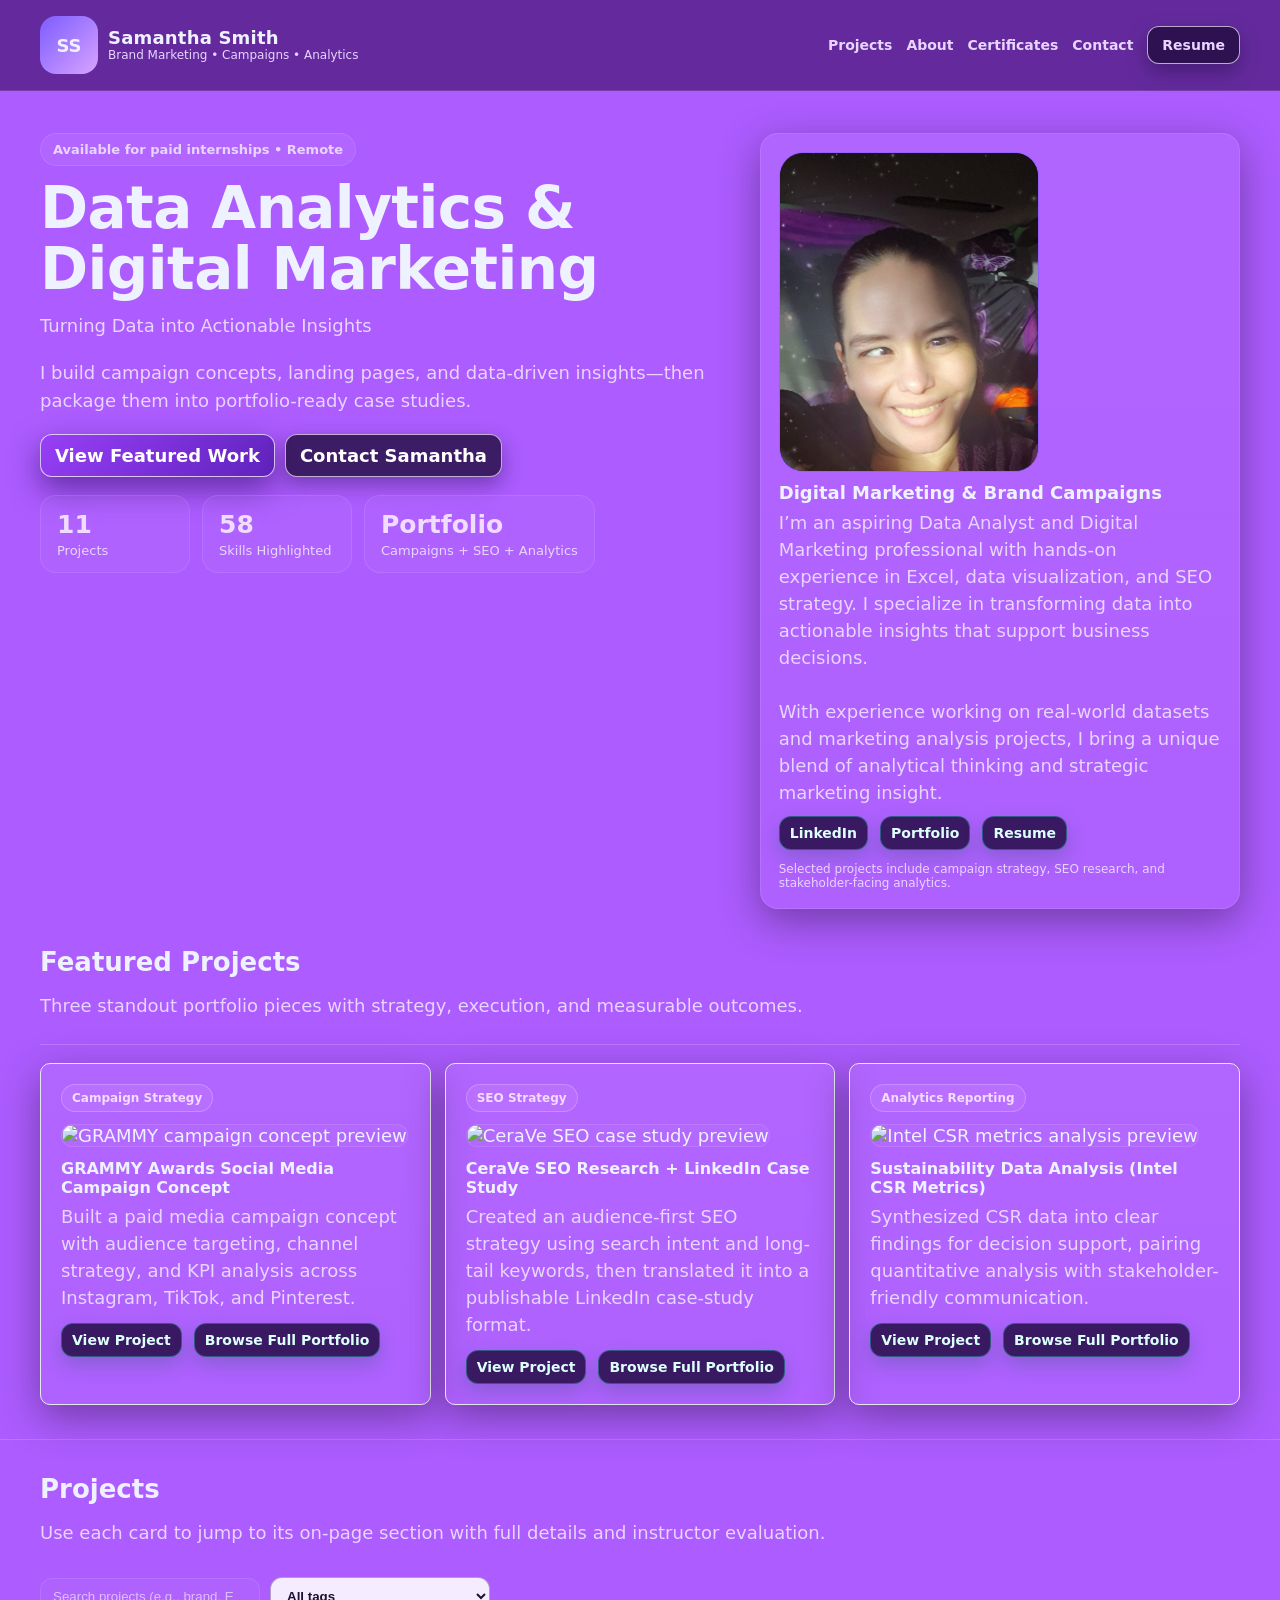
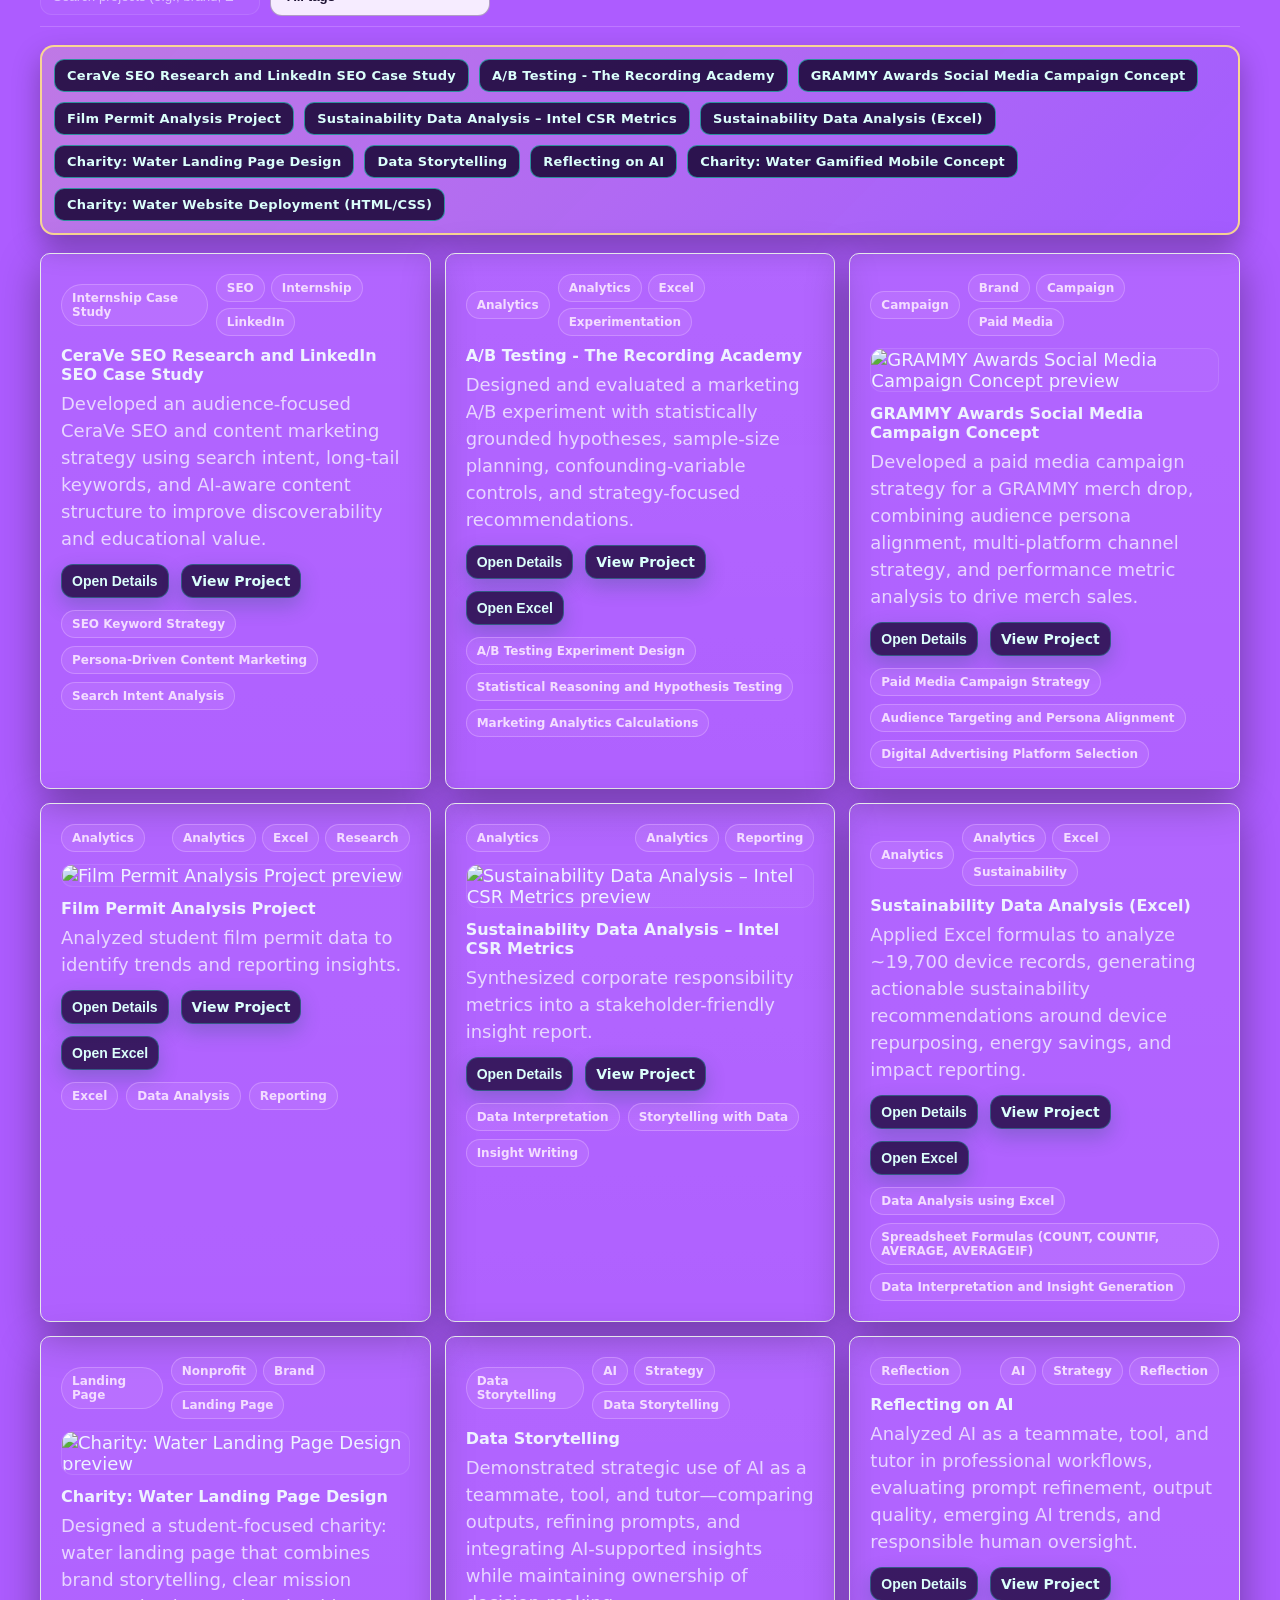
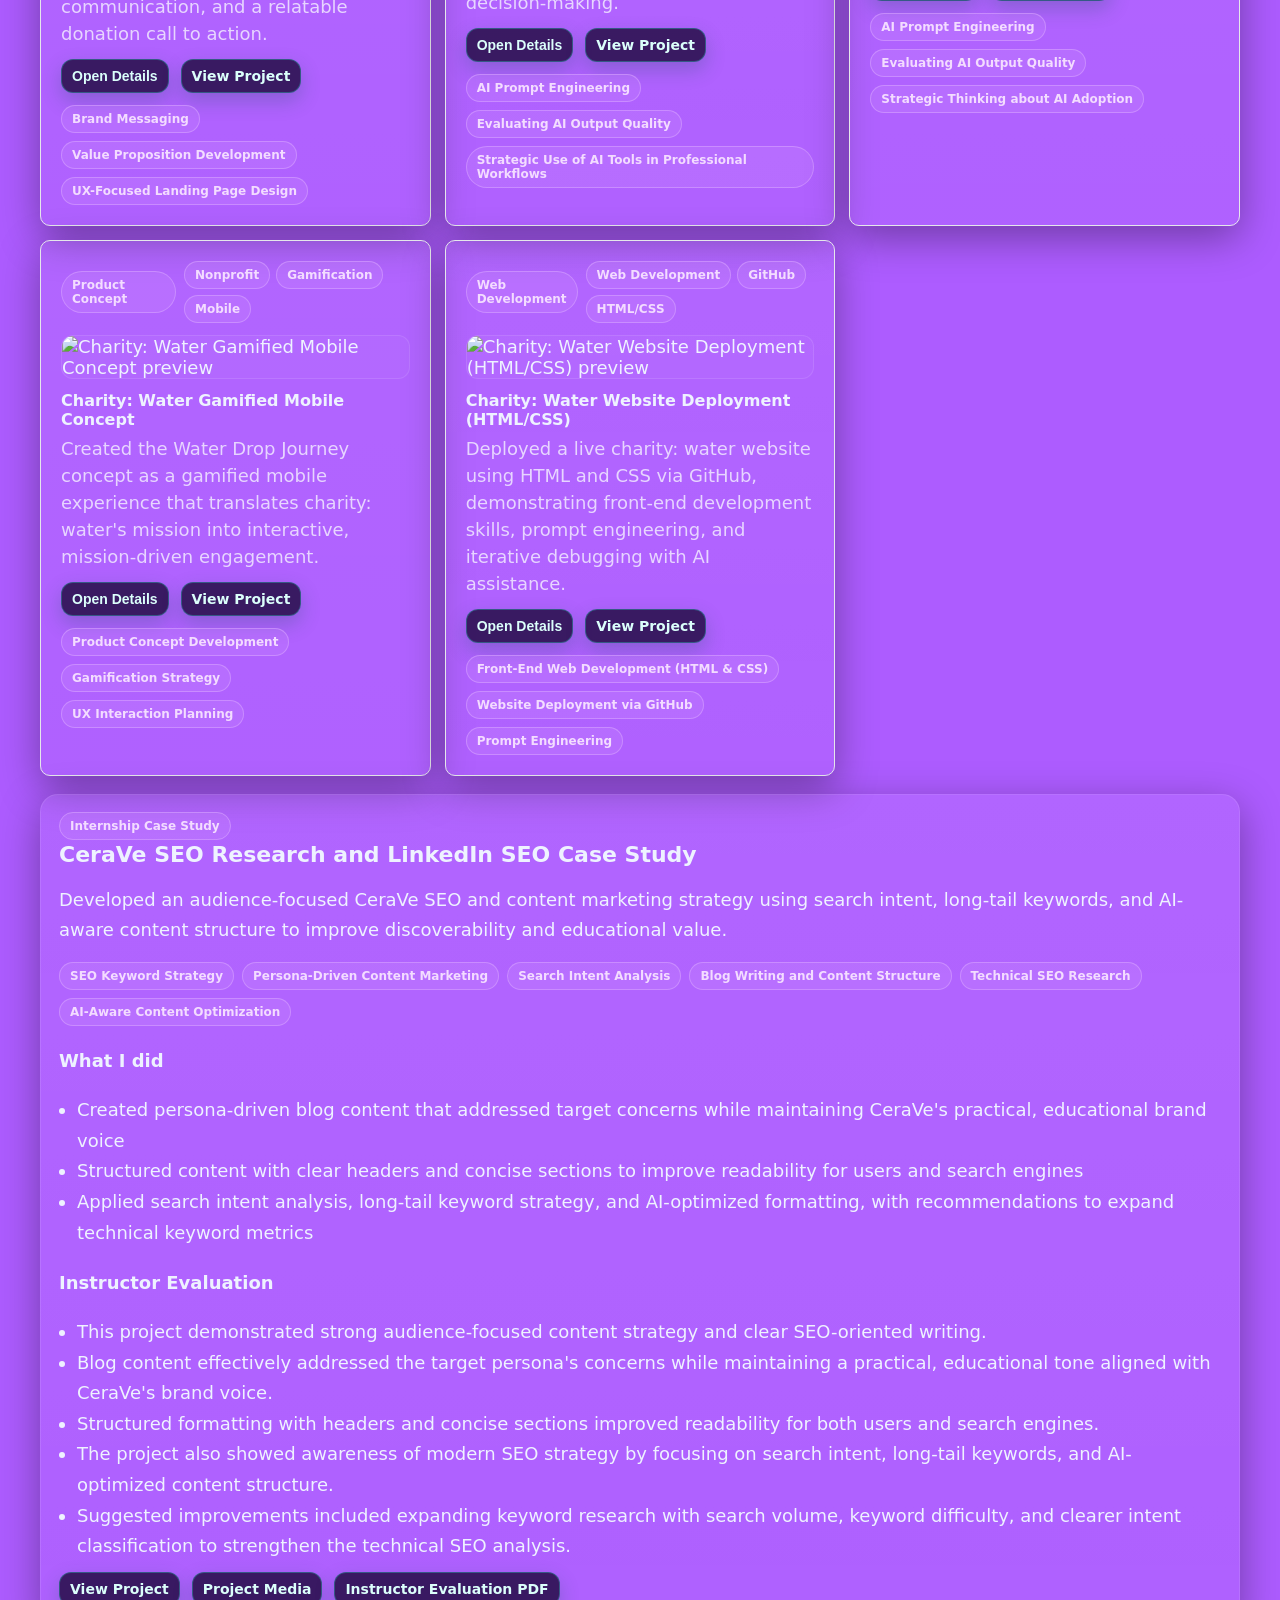
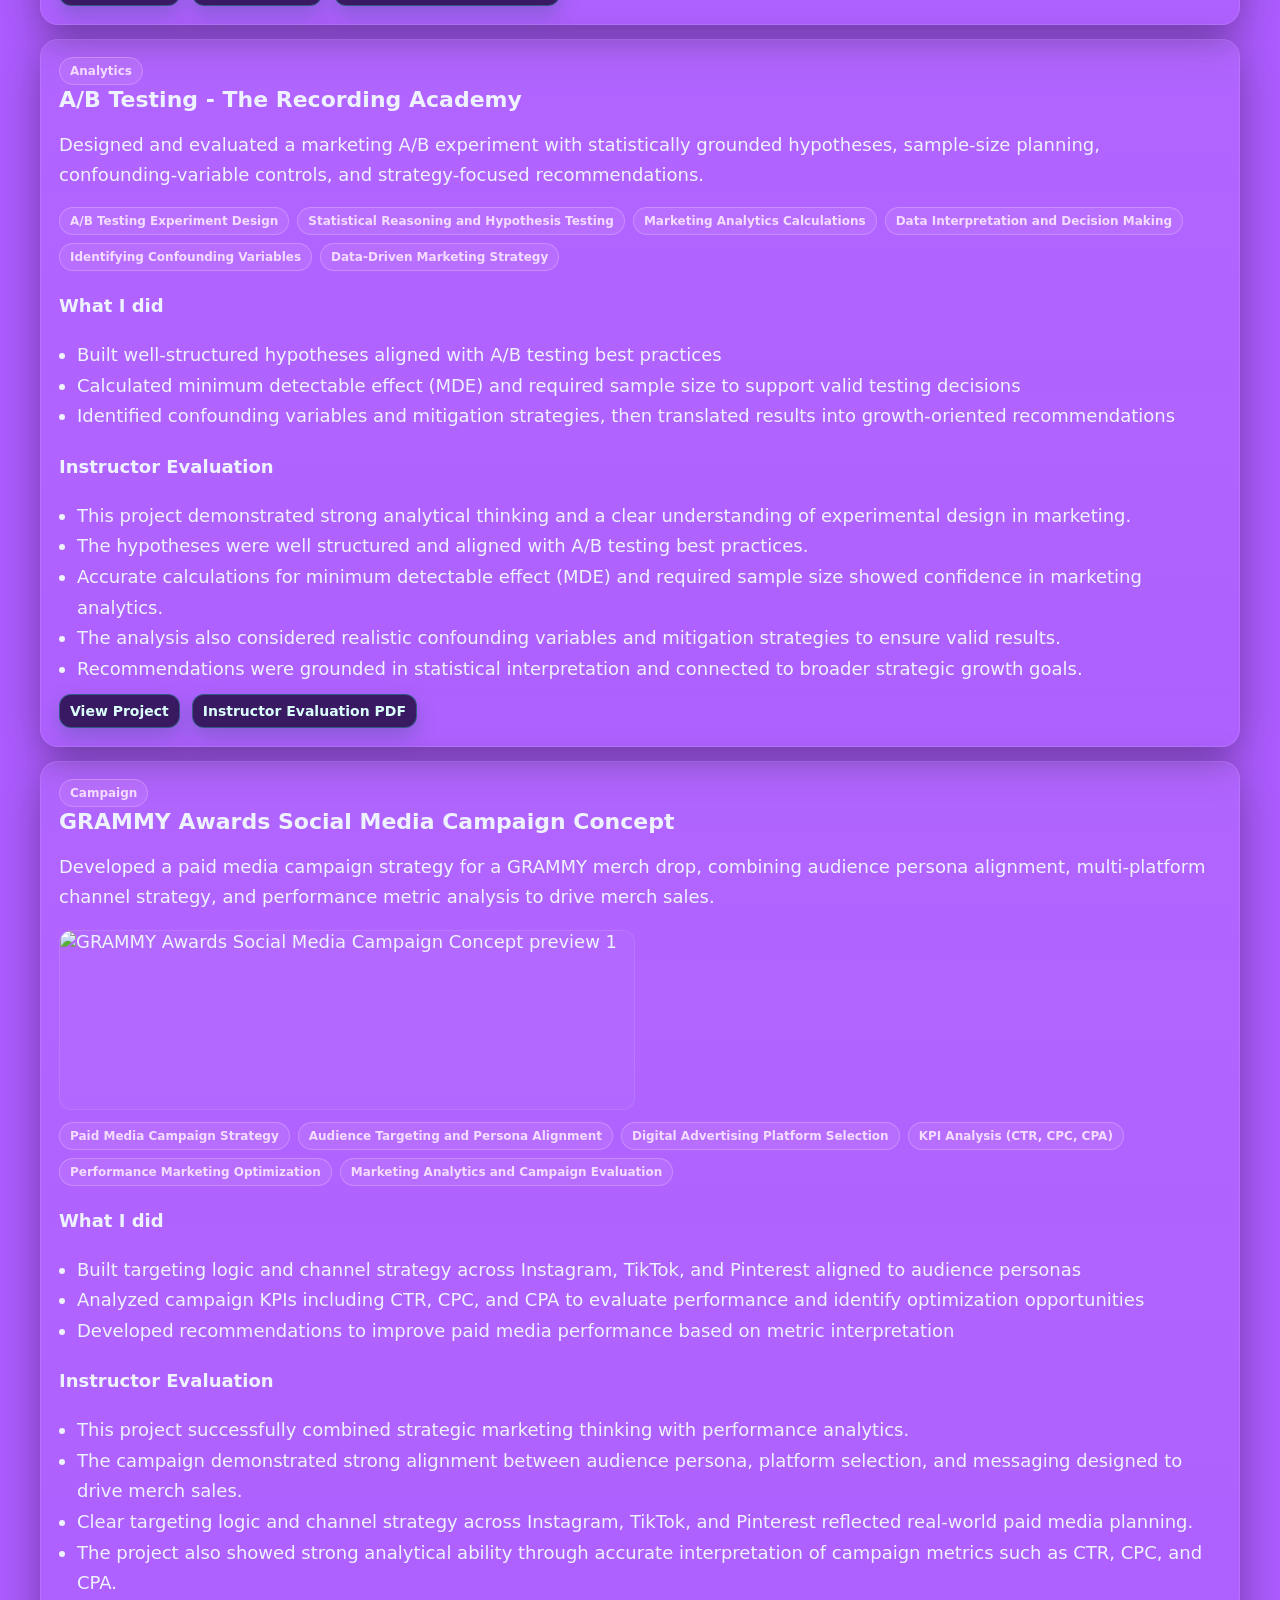
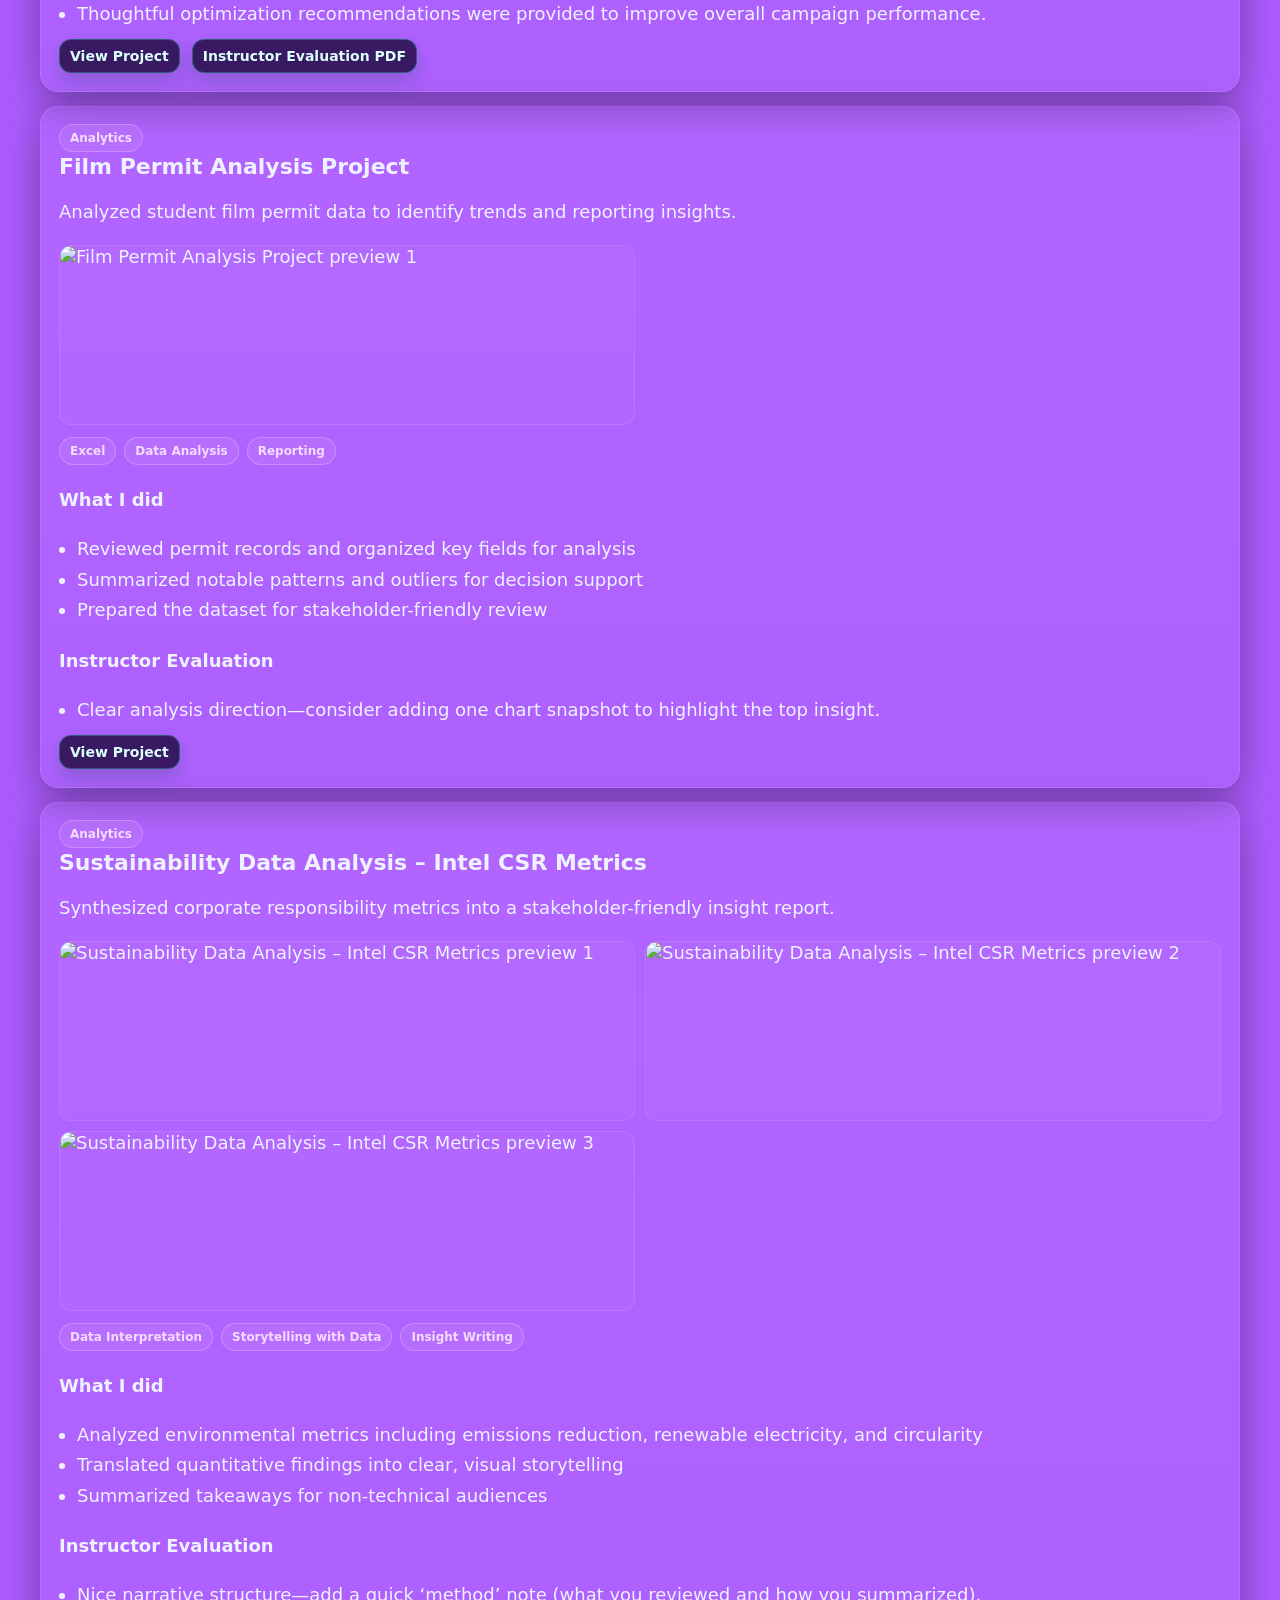
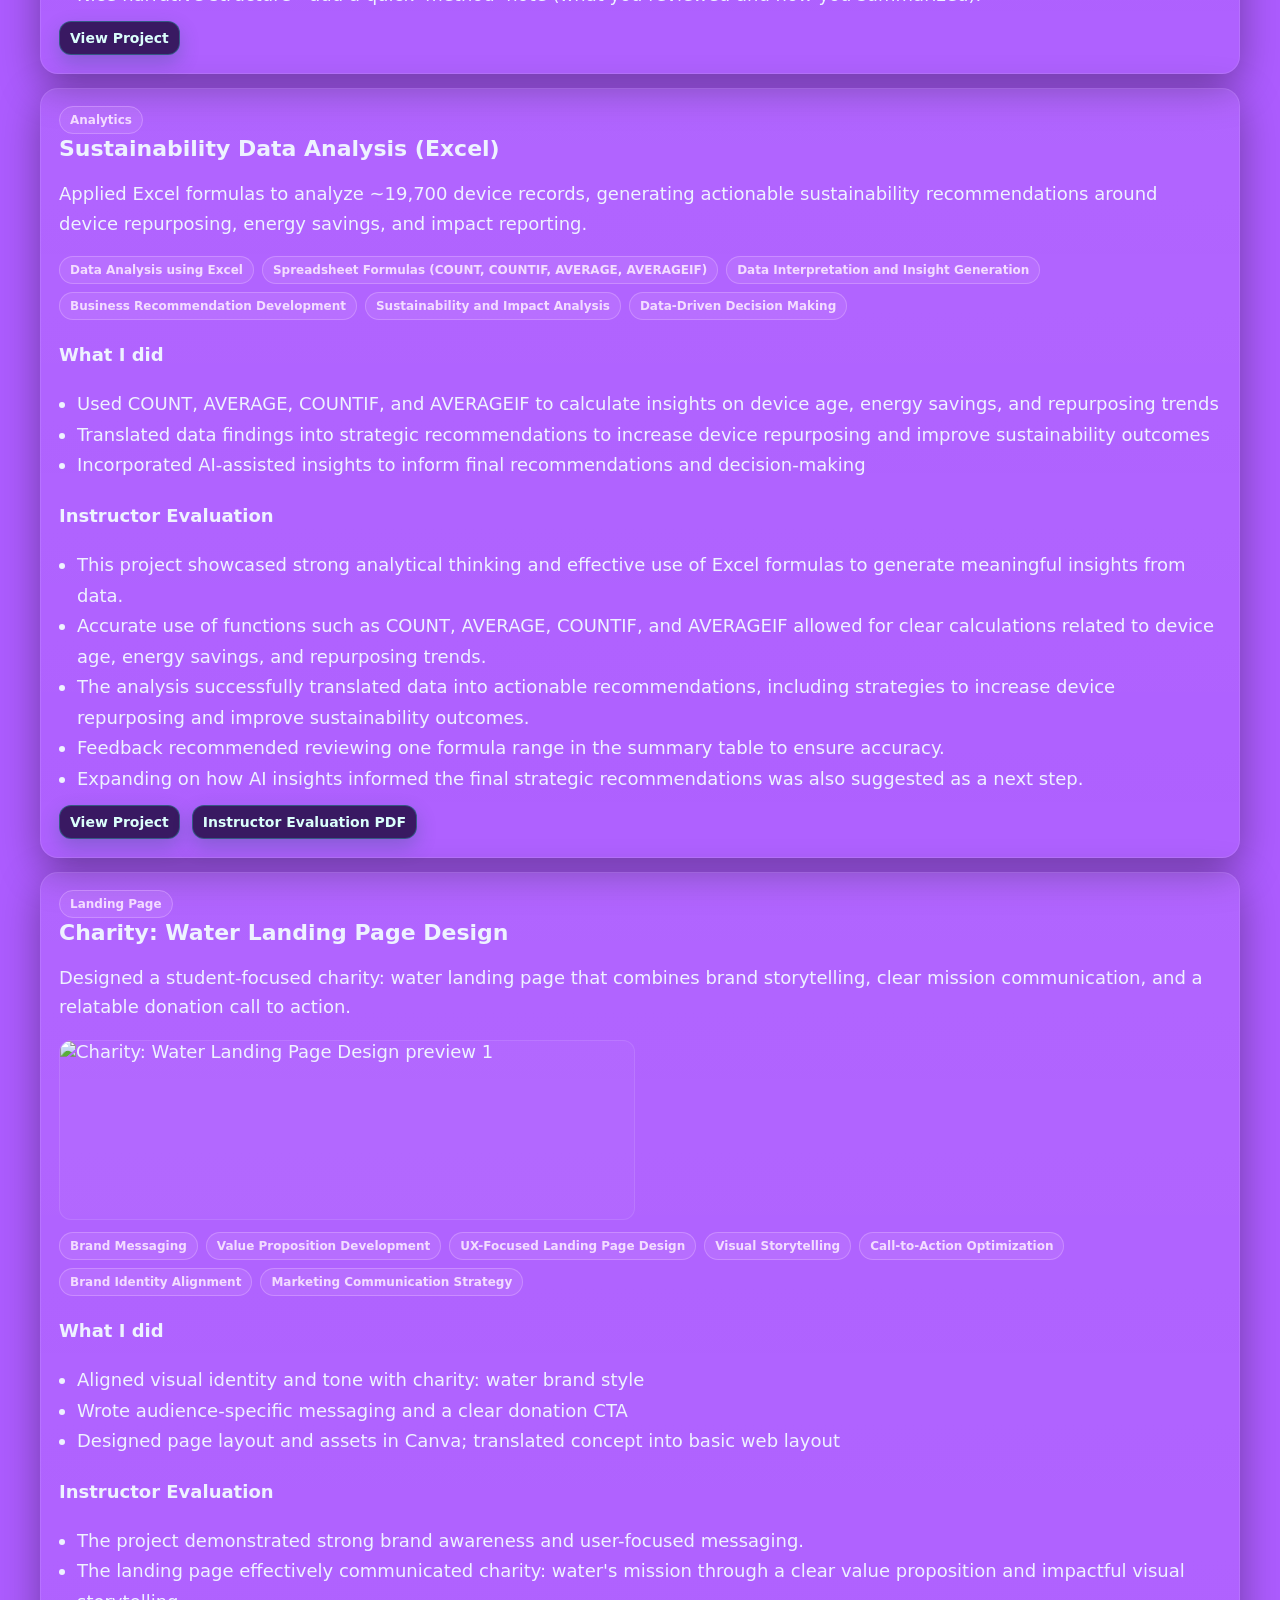
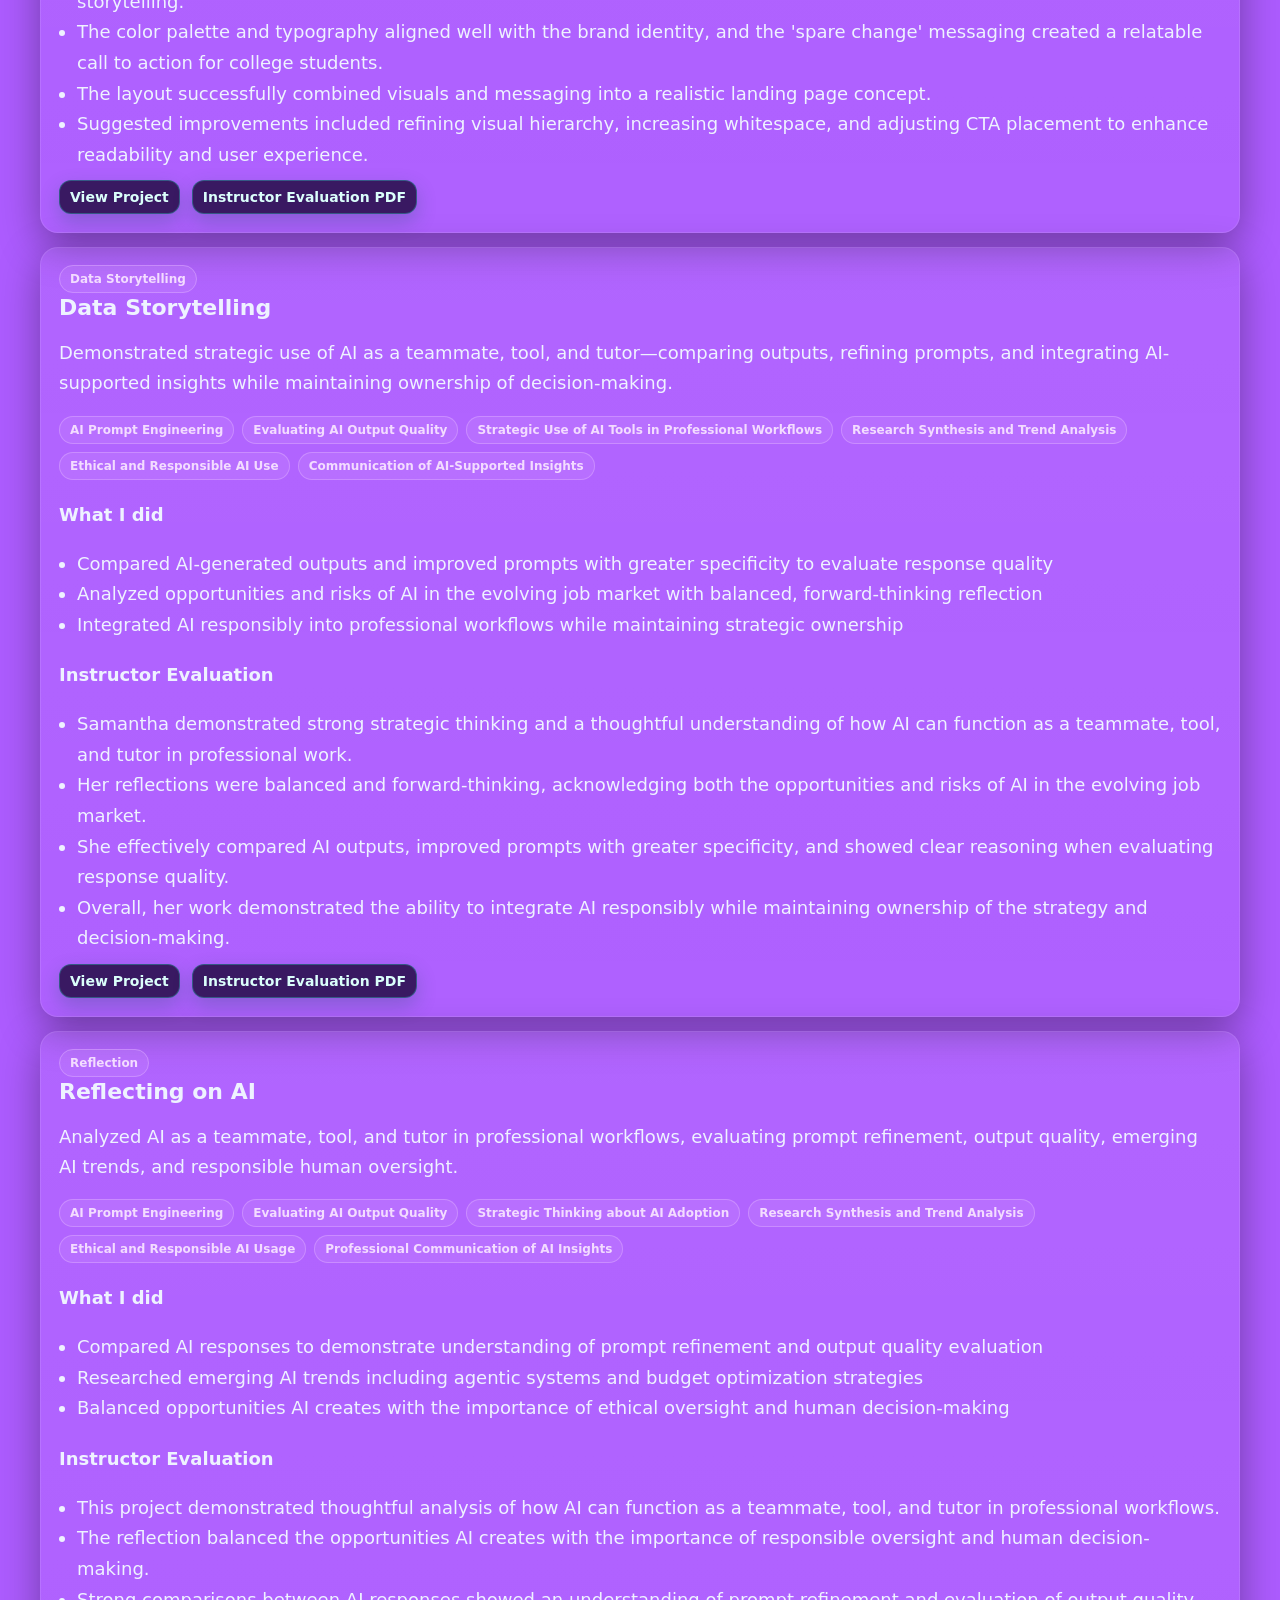
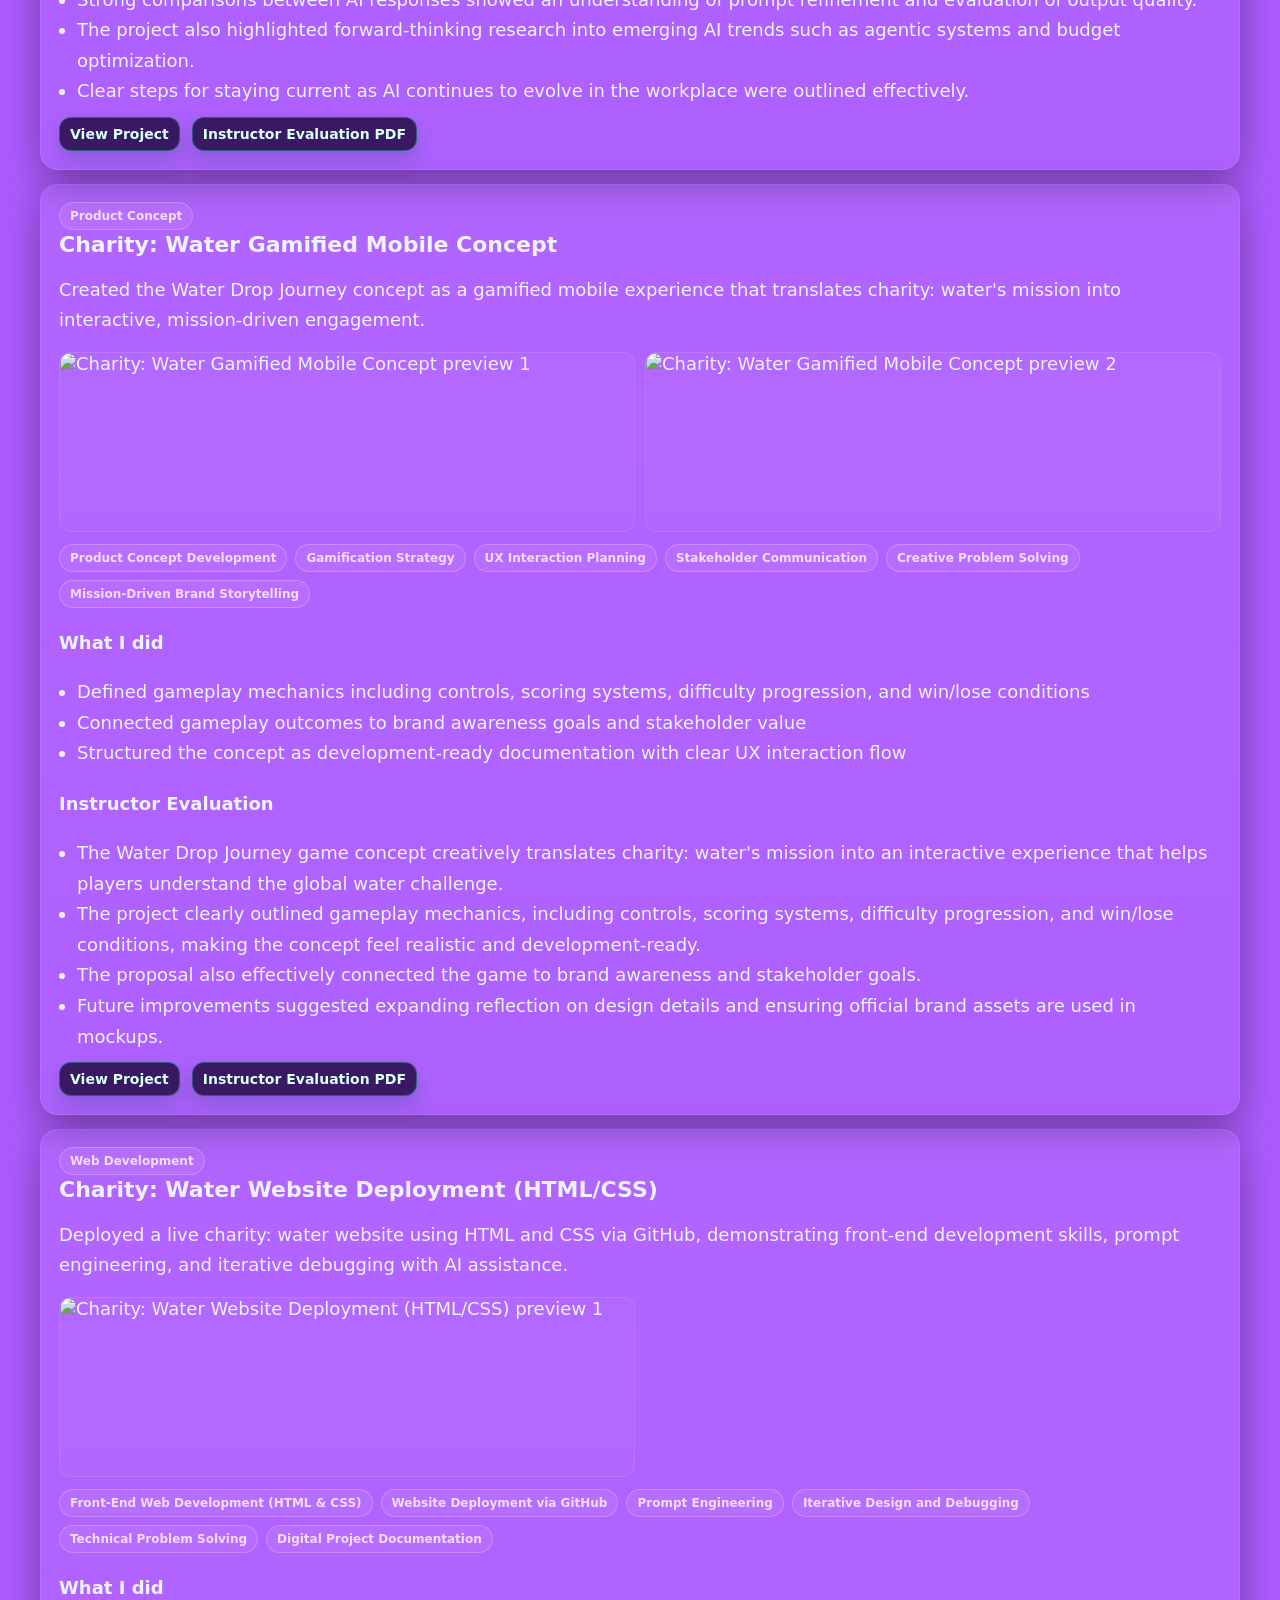
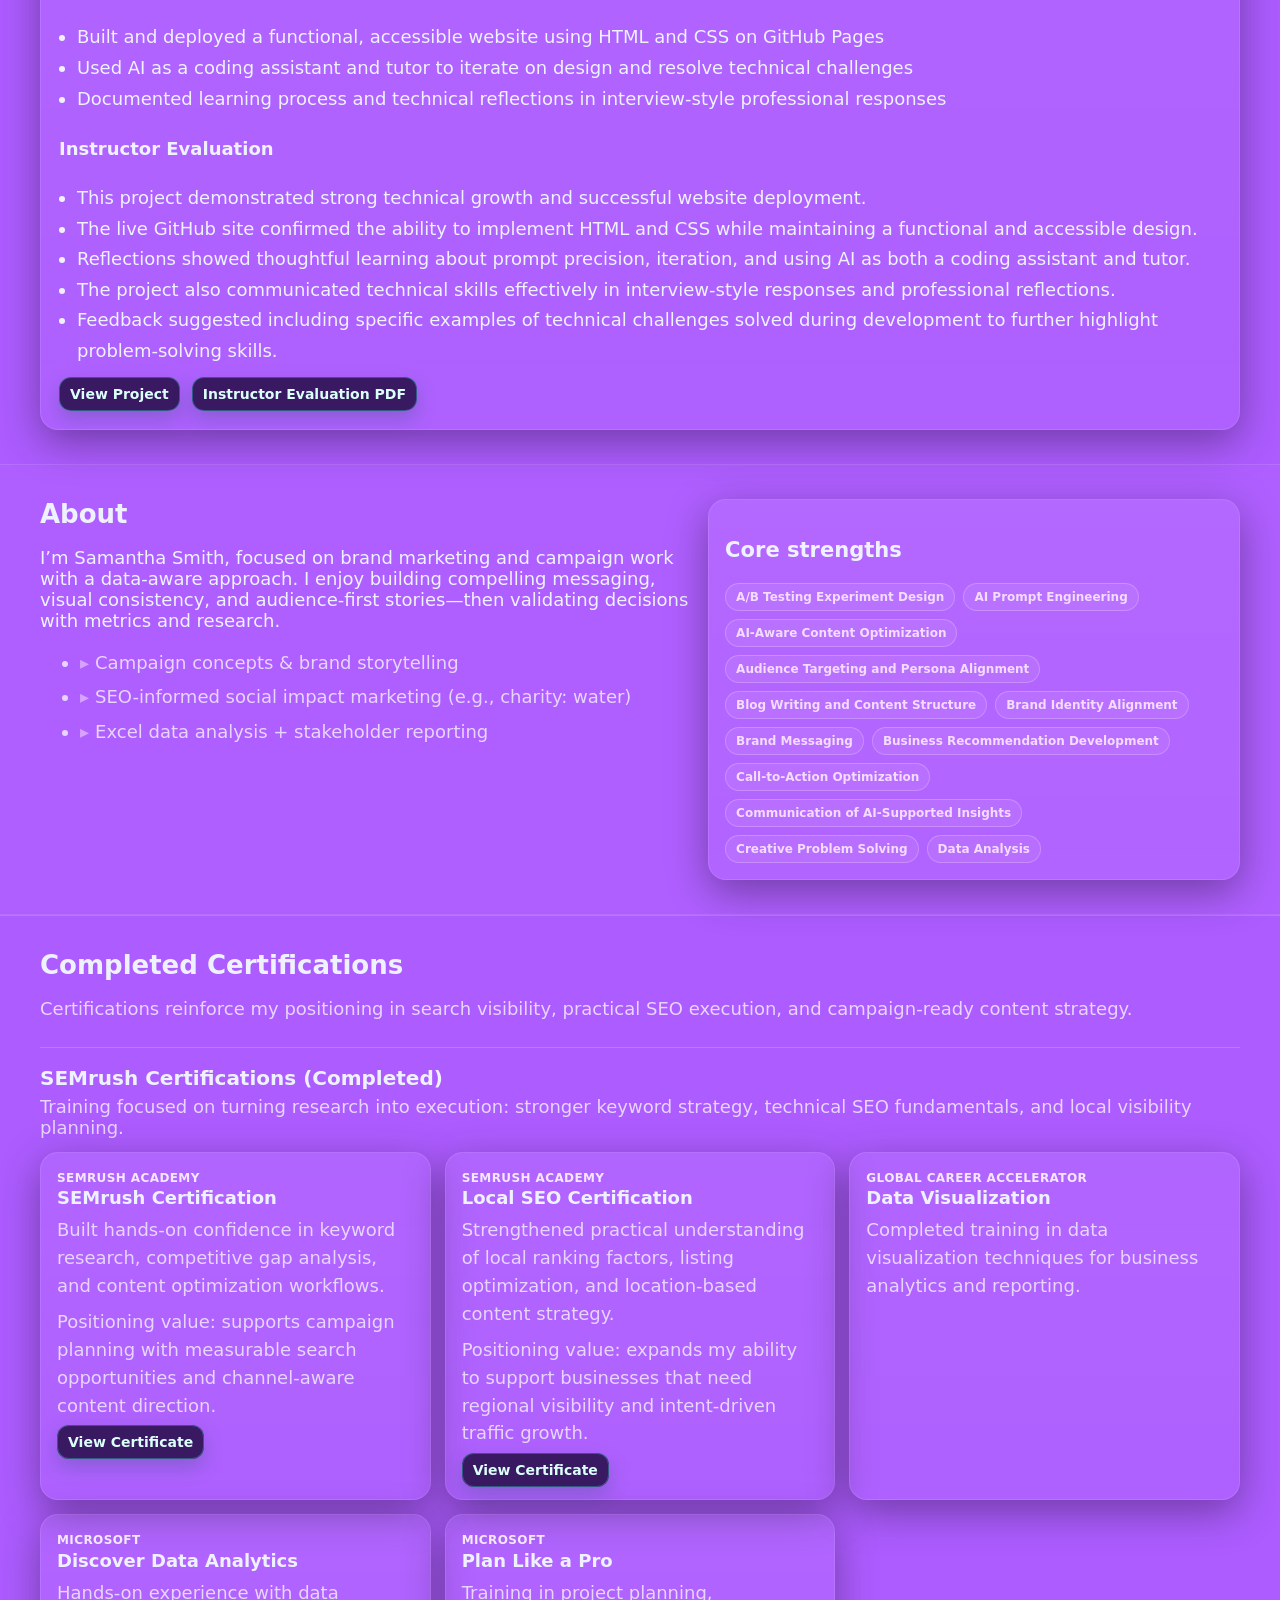
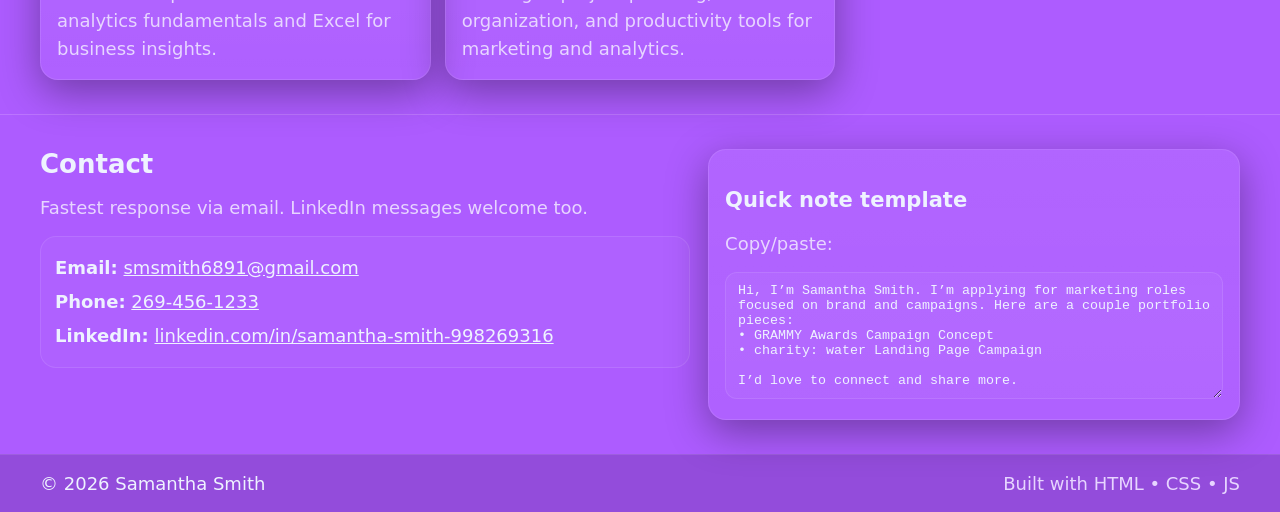
==== commit 3fe147ec: "Update headline, About Me, certifications, and resume link" ====
--- a/index.html
+++ b/index.html
@@ -44,7 +44,7 @@
         <a href="#about">About</a>
         <a href="#certifications">Certificates</a>
         <a href="#contact">Contact</a>
-        <a class="btn btn-ghost" href="https://samantha1686.github.io/images/projects/assets/Samantha_Smith_Resume_2.pdf" target="_blank" rel="noreferrer">Resume</a>
+        <a class="btn btn-ghost" href="https://samantha1686.github.io/images/projects/assets/Samantha_Smith_Primary.pdf" target="_blank" rel="noreferrer">Resume</a>
       </nav>
     </div>
   </header>
@@ -55,7 +55,8 @@
       <div class="container hero-grid">
         <div class="hero-copy">
           <p class="pill">Available for paid internships • Remote</p>
-          <h1>Digital Marketing & Brand Strategy Portfolio | Samantha Smith</h1>
+           <h1>Data Analytics & Digital Marketing</h1>
+           <p class="lede">Turning Data into Actionable Insights</p>
           <p class="lede">
             I build campaign concepts, landing pages, and data-driven insights—then package them into portfolio-ready case studies.
           </p>
@@ -89,14 +90,15 @@
             </div>
             <div class="card-body">
               <h2 class="card-title">Digital Marketing & Brand Campaigns</h2>
-              <p class="card-text">
-                Campaign strategy • Social media storytelling • Excel analytics • Canva design • Basic web (HTML/CSS)
-              </p>
+                <p class="card-text">
+                  I’m an aspiring Data Analyst and Digital Marketing professional with hands-on experience in Excel, data visualization, and SEO strategy. I specialize in transforming data into actionable insights that support business decisions.<br><br>
+                  With experience working on real-world datasets and marketing analysis projects, I bring a unique blend of analytical thinking and strategic marketing insight.
+                </p>
 
               <div class="links">
                 <a class="link" id="linkedinLink" href="https://www.linkedin.com/" target="_blank" rel="noreferrer">LinkedIn</a>
                 <a class="link" id="portfolioLink" href="#projects">Portfolio</a>
-                <a class="link" id="resumeLink" href="https://samantha1686.github.io/images/projects/assets/Samantha_Smith_Resume_2.pdf" target="_blank" rel="noreferrer">Resume</a>
+                <a class="link" id="resumeLink" href="https://samantha1686.github.io/images/projects/assets/Samantha_Smith_Primary.pdf" target="_blank" rel="noreferrer">Resume</a>
               </div>
 
               <p class="note">Selected projects include campaign strategy, SEO research, and stakeholder-facing analytics.</p>
@@ -275,6 +277,24 @@
           <p class="muted">Positioning value: expands my ability to support businesses that need regional visibility and intent-driven traffic growth.</p>
           <p><a class="link" href="semrush%20certifications/samantha-smith_25localseo.pdf" target="_blank" rel="noreferrer">View Certificate</a></p>
         </article>
+
+          <article class="card cert-card" role="listitem">
+            <p class="cert-issuer">Global Career Accelerator</p>
+            <h3>Data Visualization</h3>
+            <p class="muted">Completed training in data visualization techniques for business analytics and reporting.</p>
+          </article>
+
+          <article class="card cert-card" role="listitem">
+            <p class="cert-issuer">Microsoft</p>
+            <h3>Discover Data Analytics</h3>
+            <p class="muted">Hands-on experience with data analytics fundamentals and Excel for business insights.</p>
+          </article>
+
+          <article class="card cert-card" role="listitem">
+            <p class="cert-issuer">Microsoft</p>
+            <h3>Plan Like a Pro</h3>
+            <p class="muted">Training in project planning, organization, and productivity tools for marketing and analytics.</p>
+          </article>
       </div>
     </section>
 
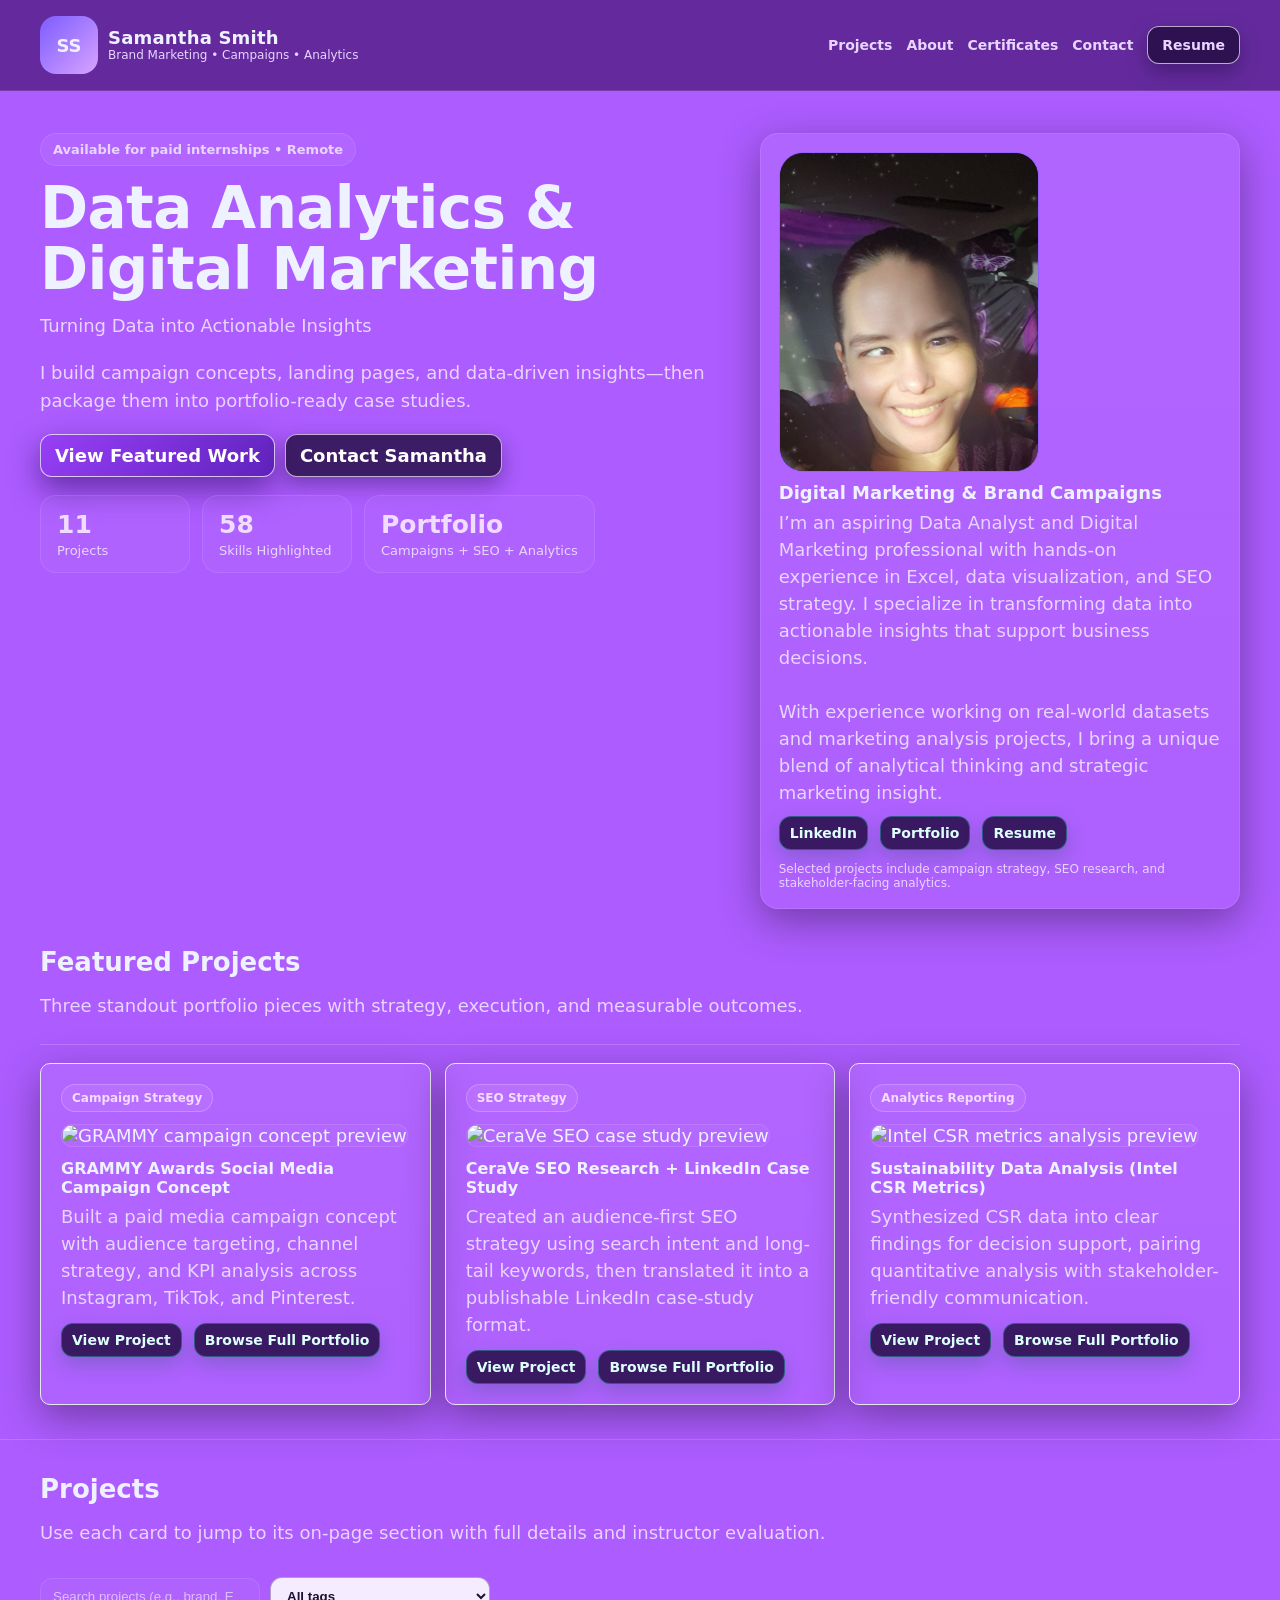
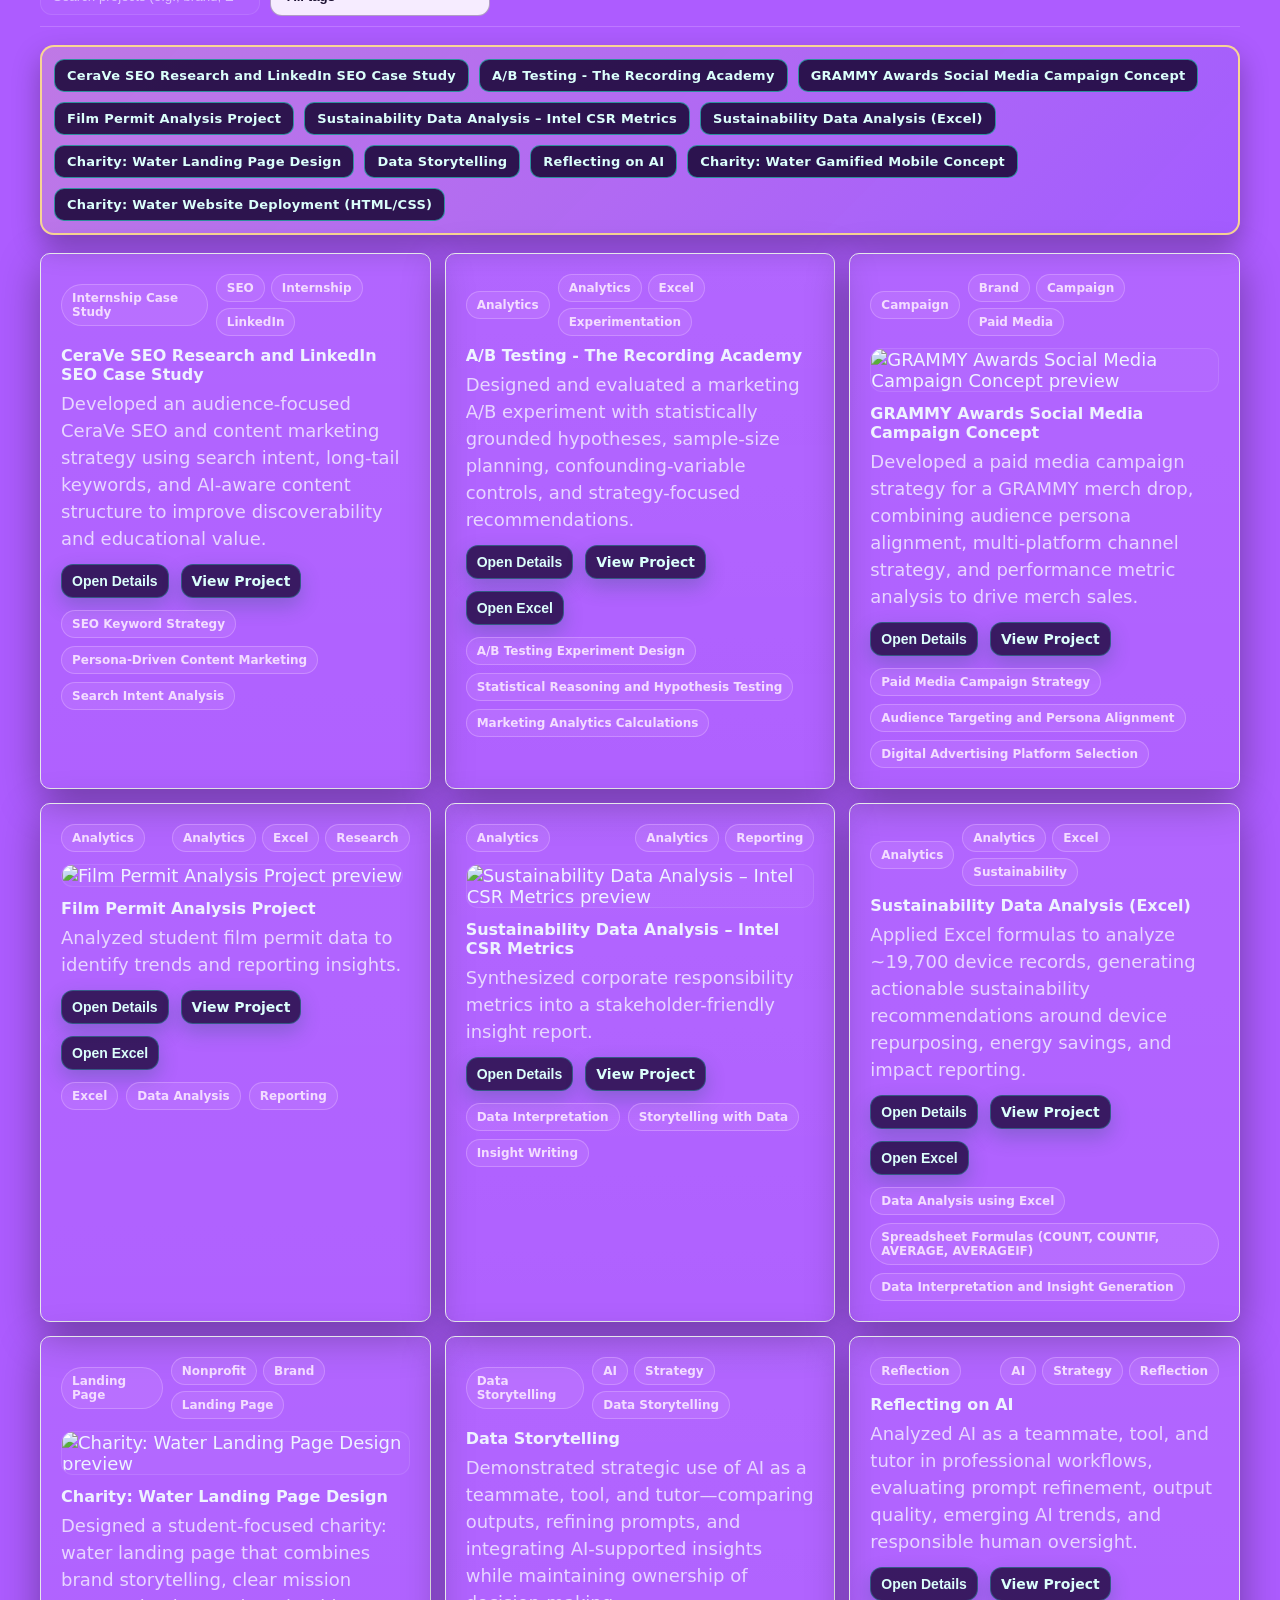
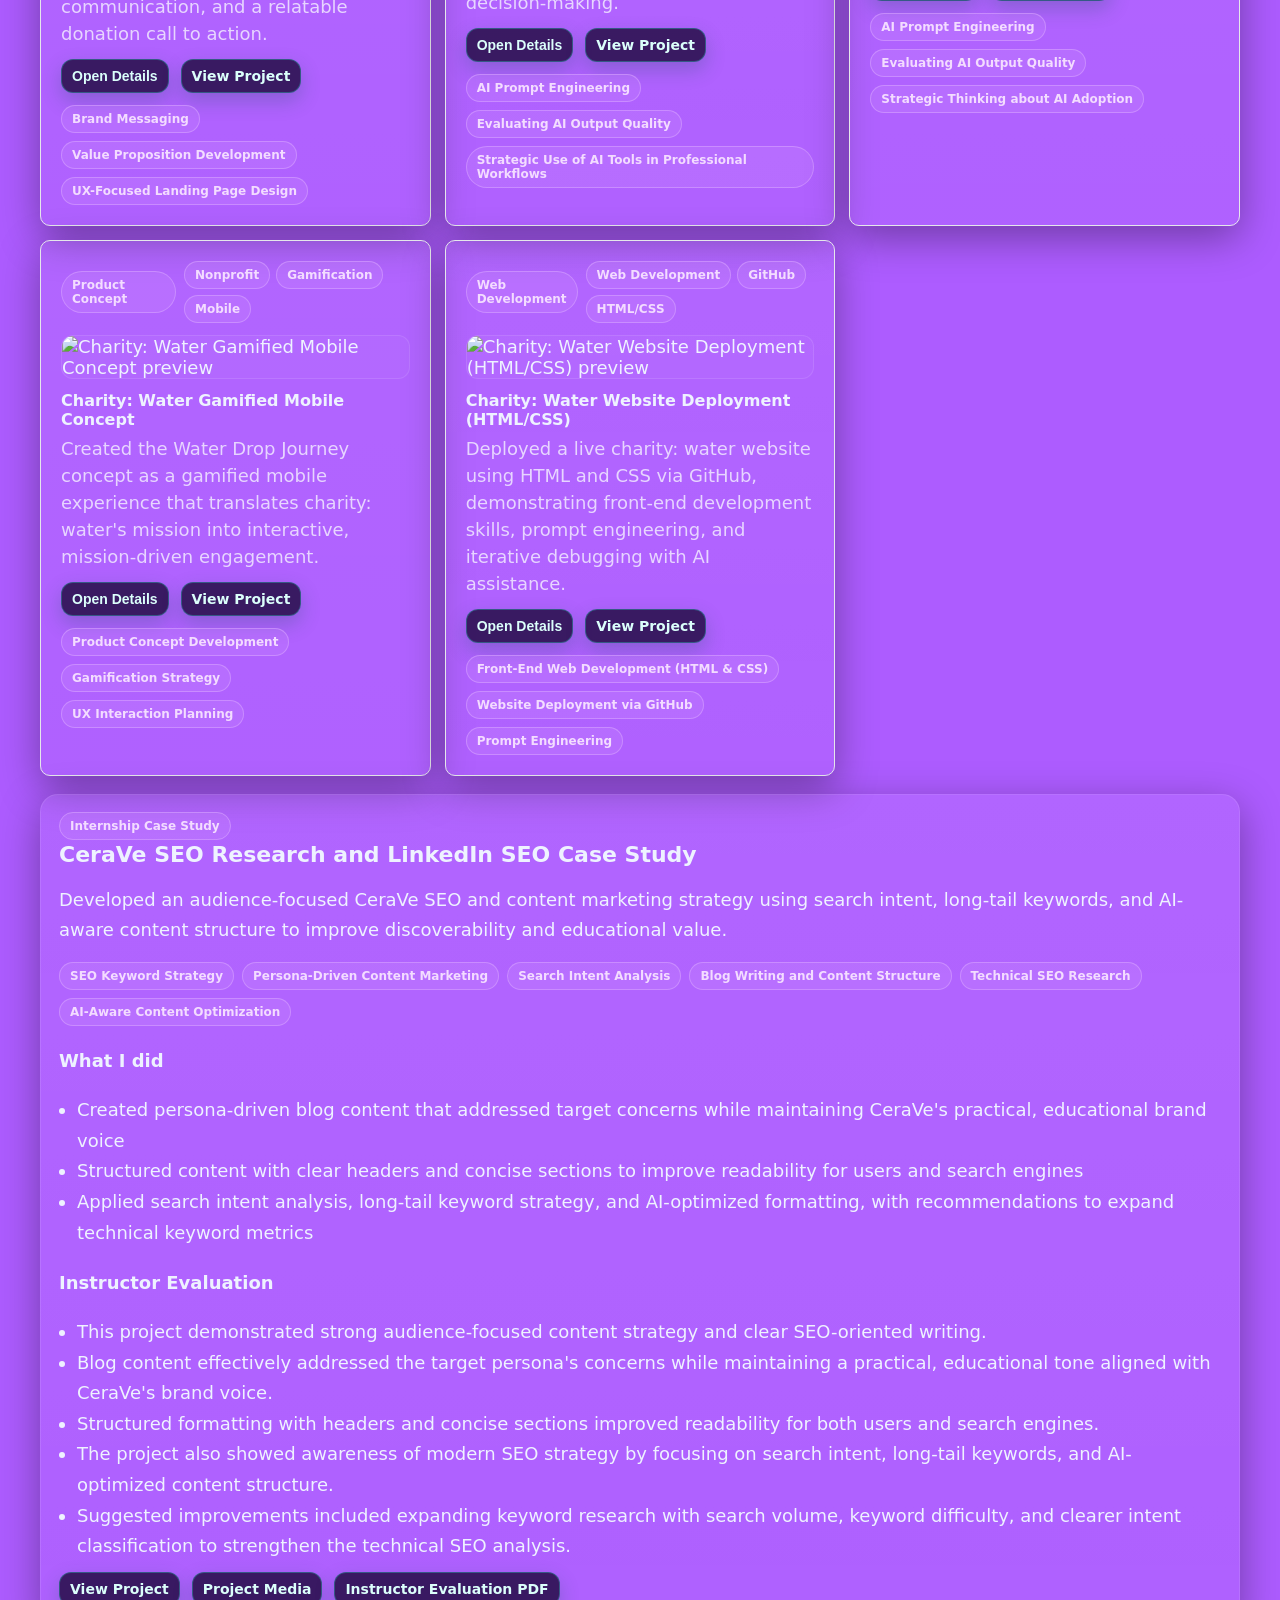
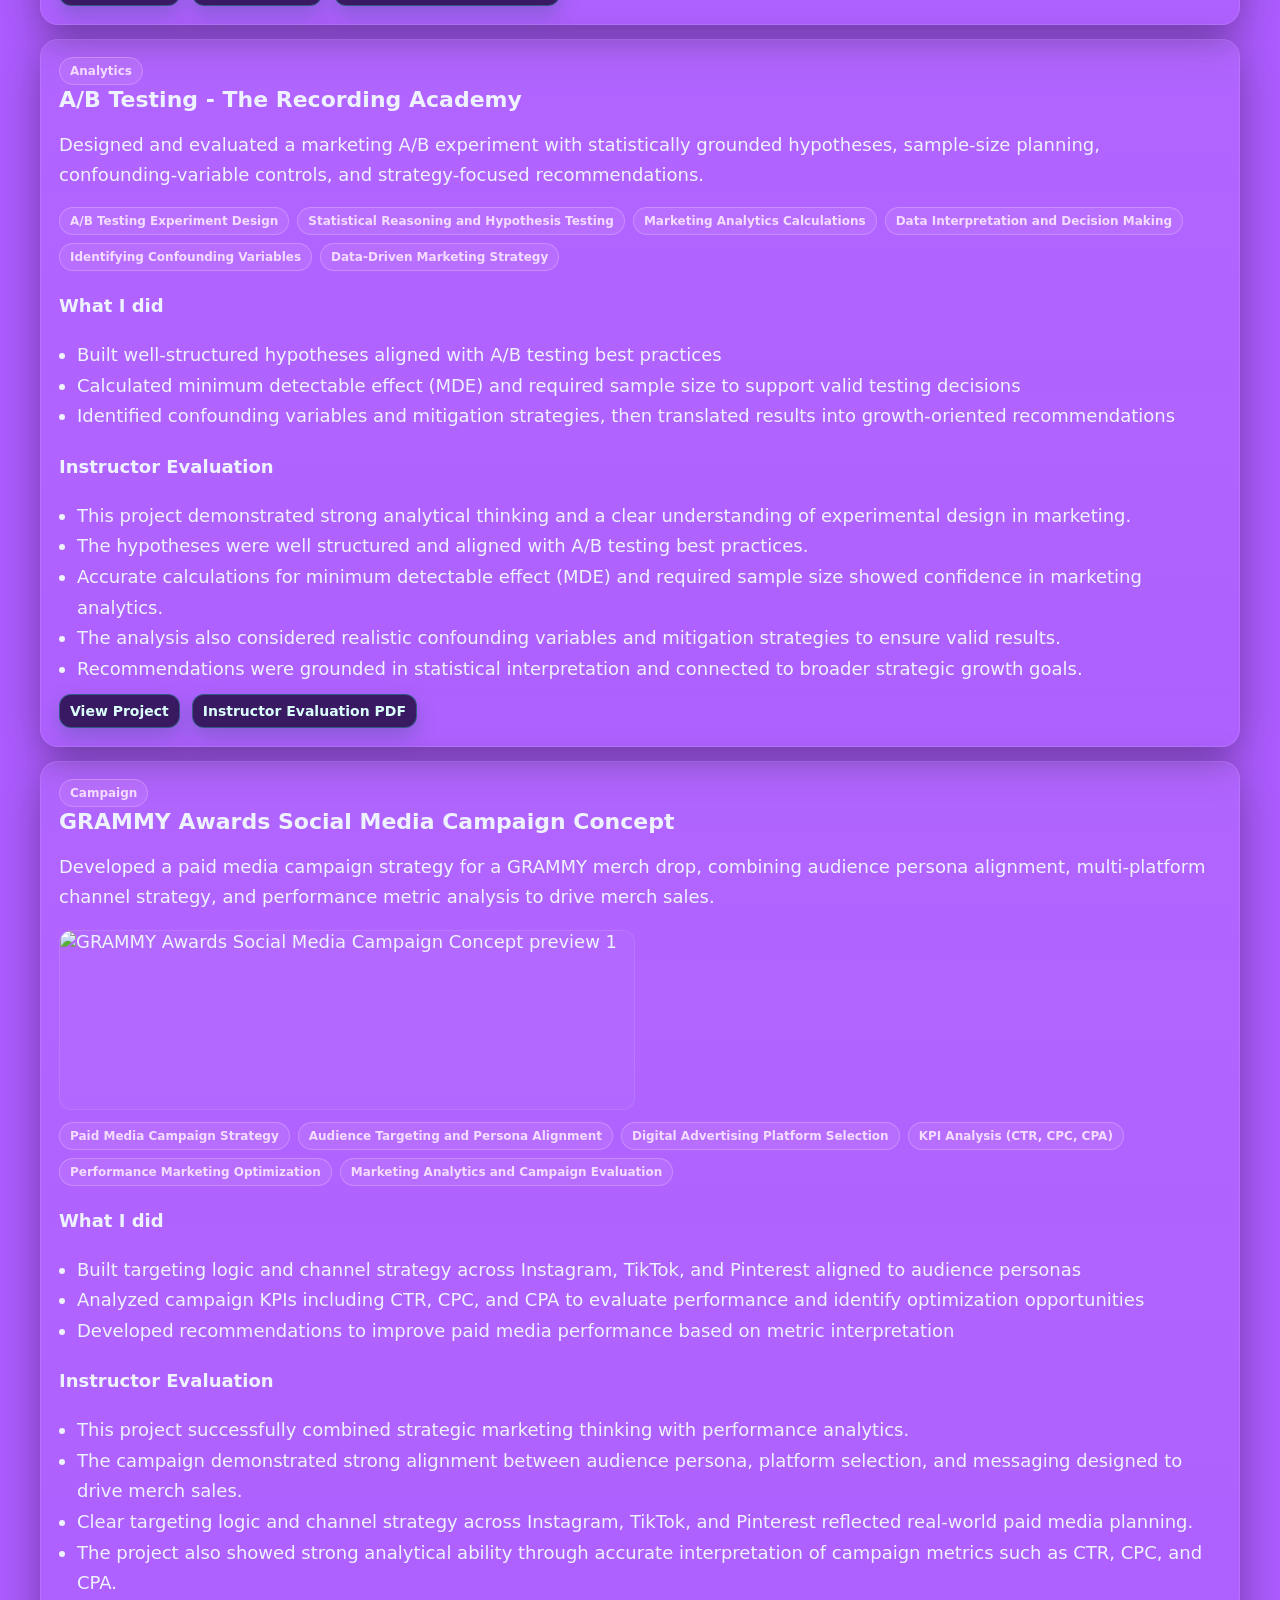
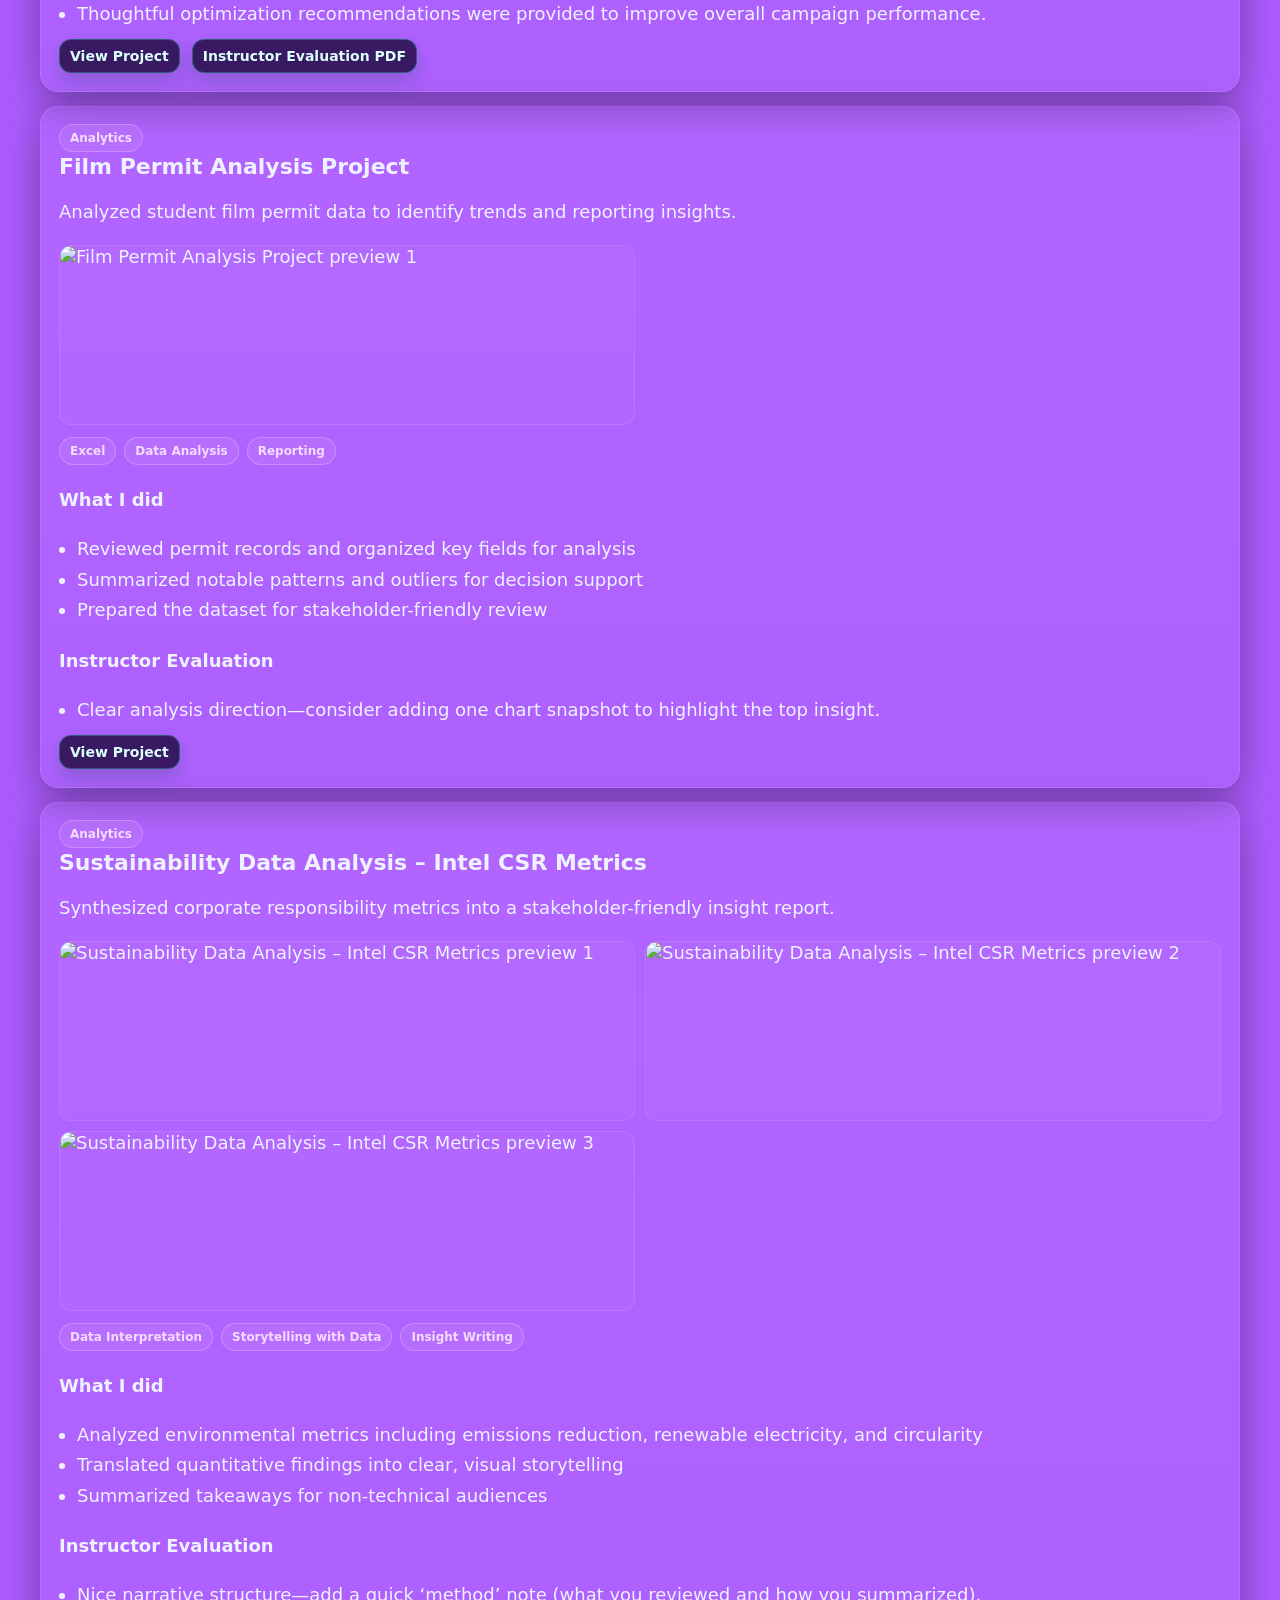
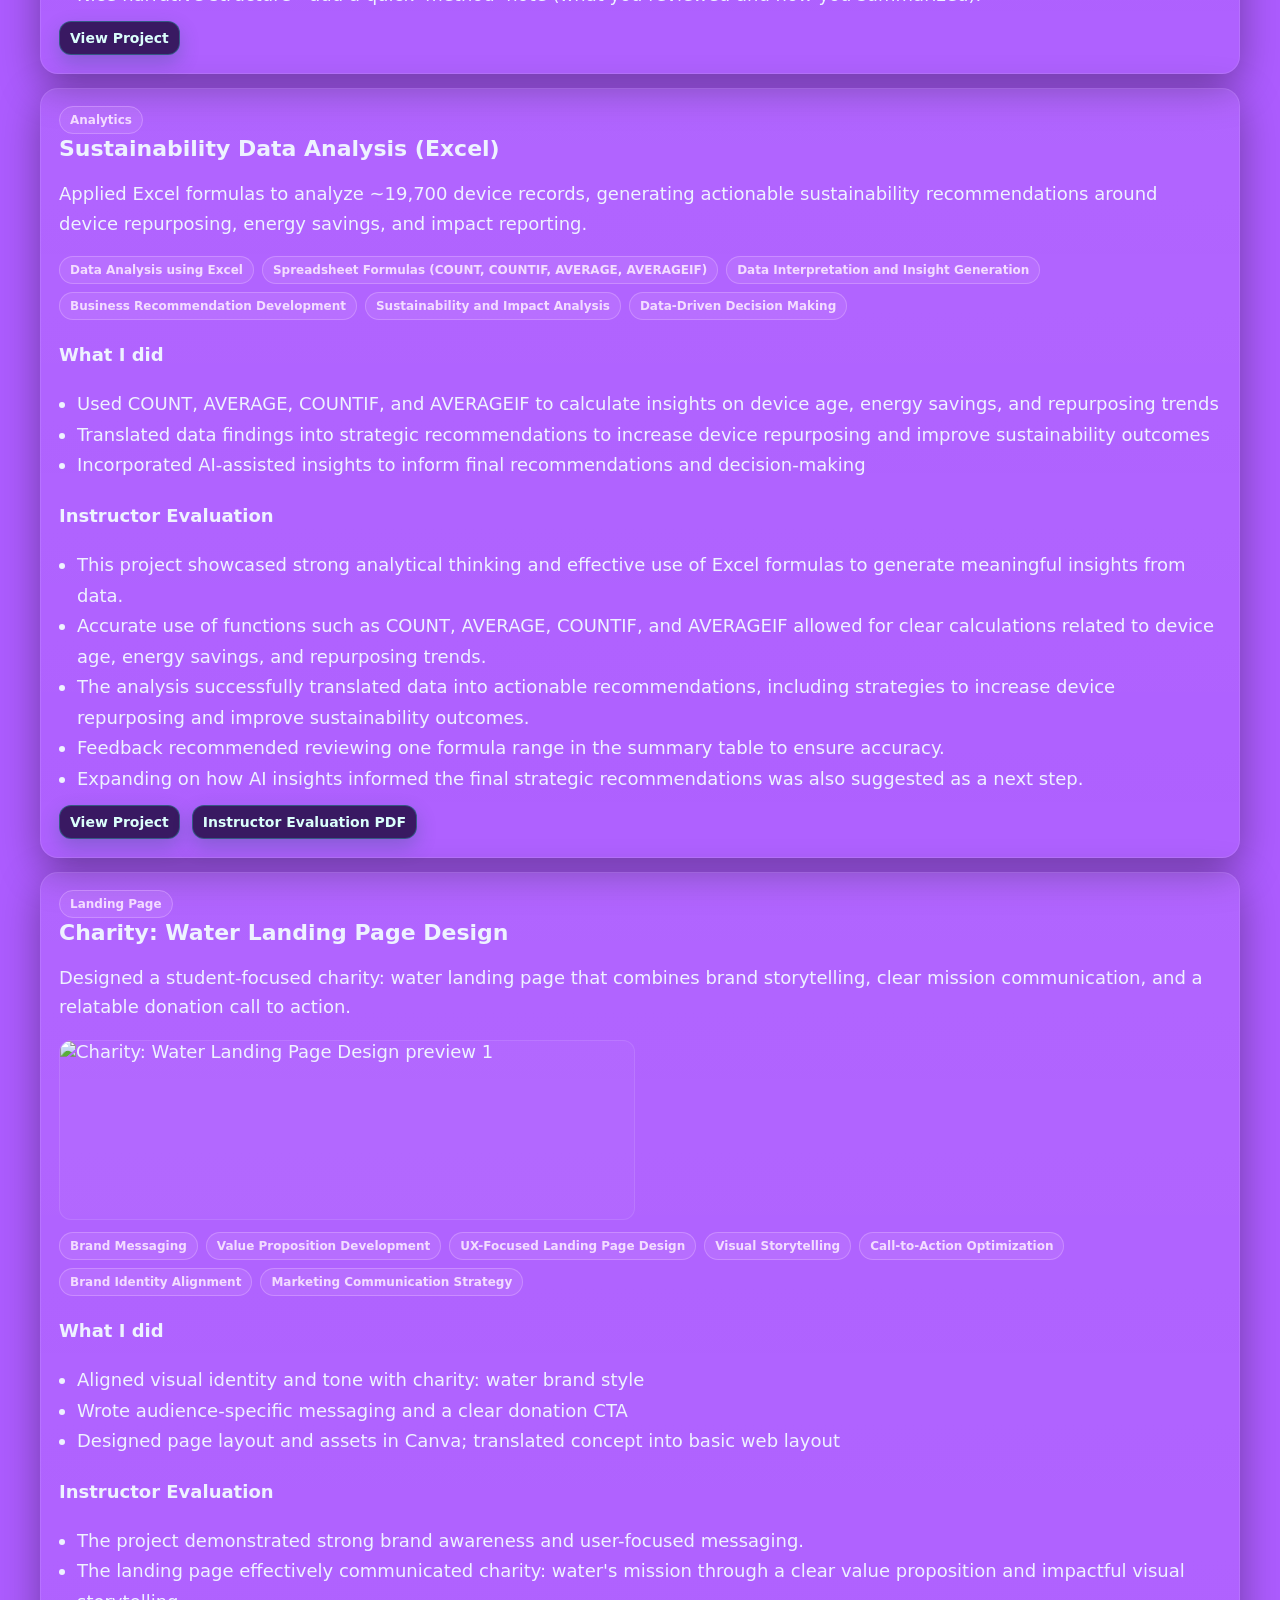
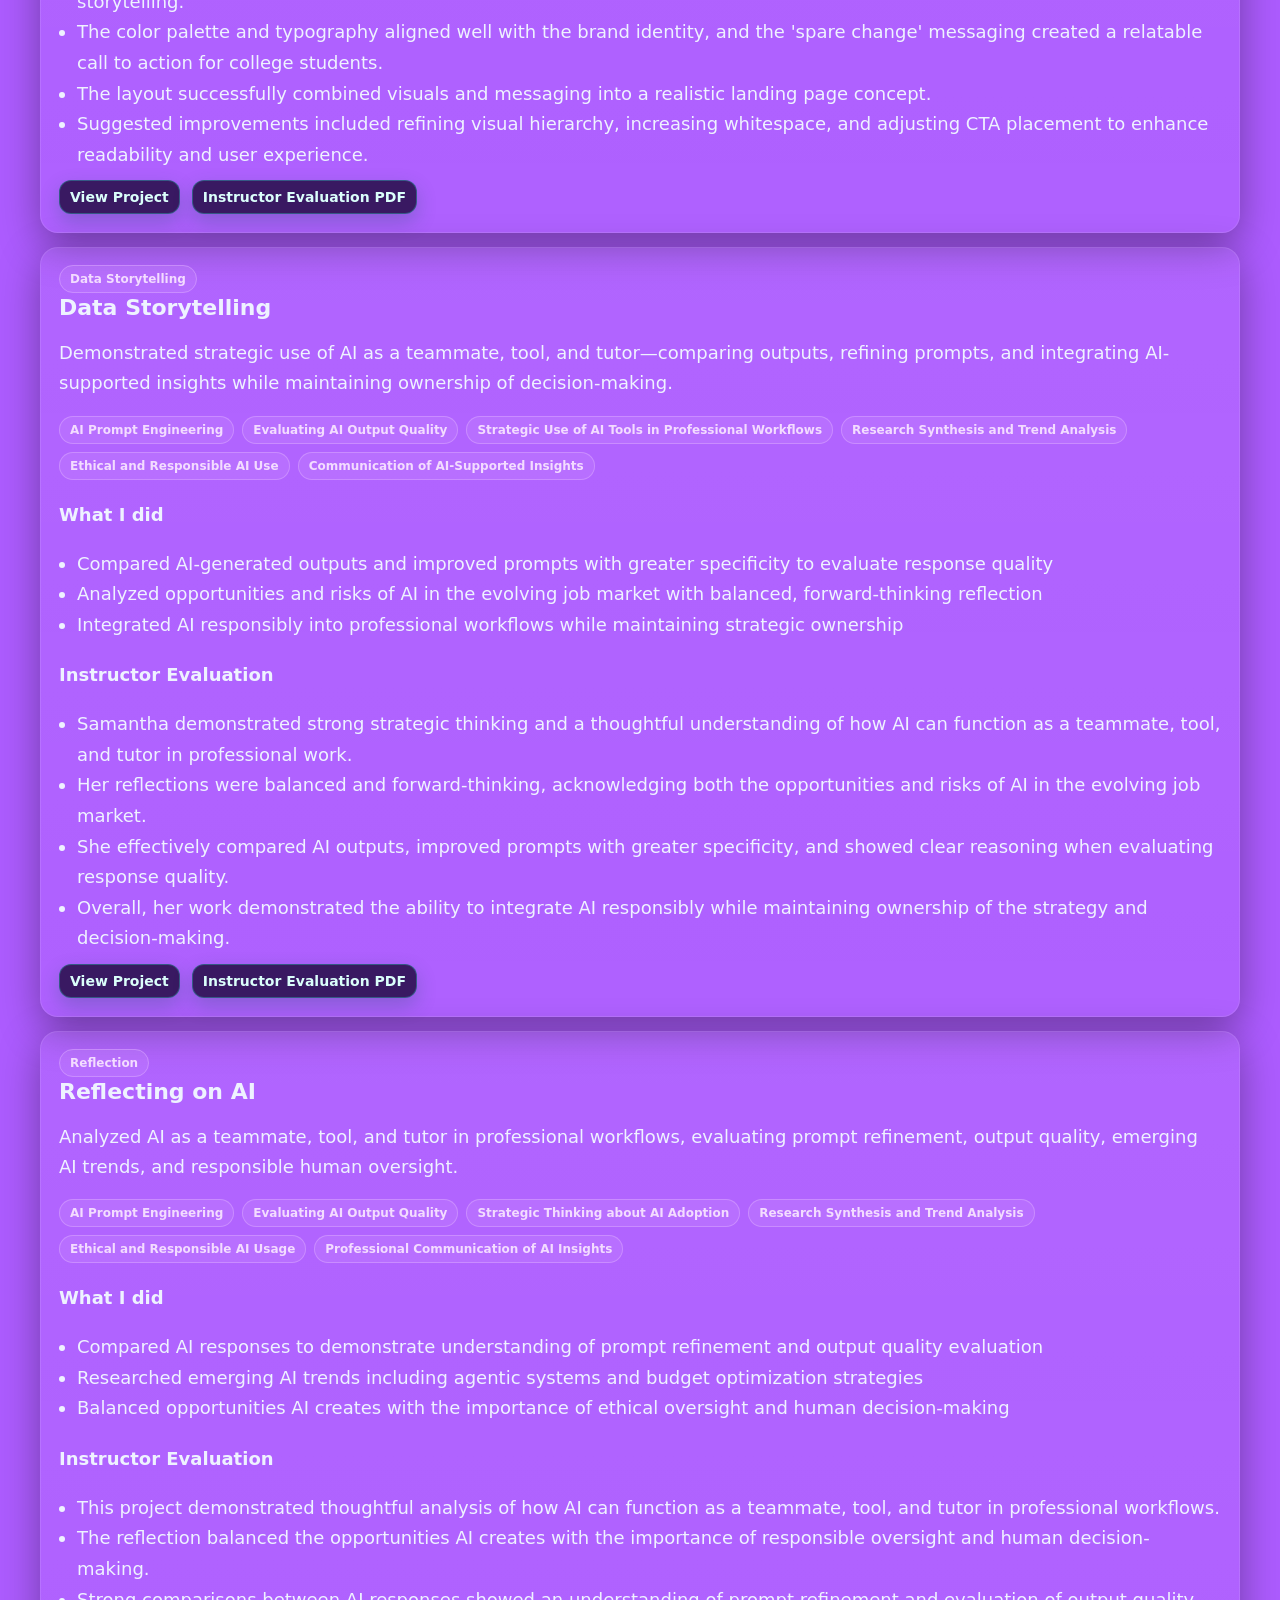
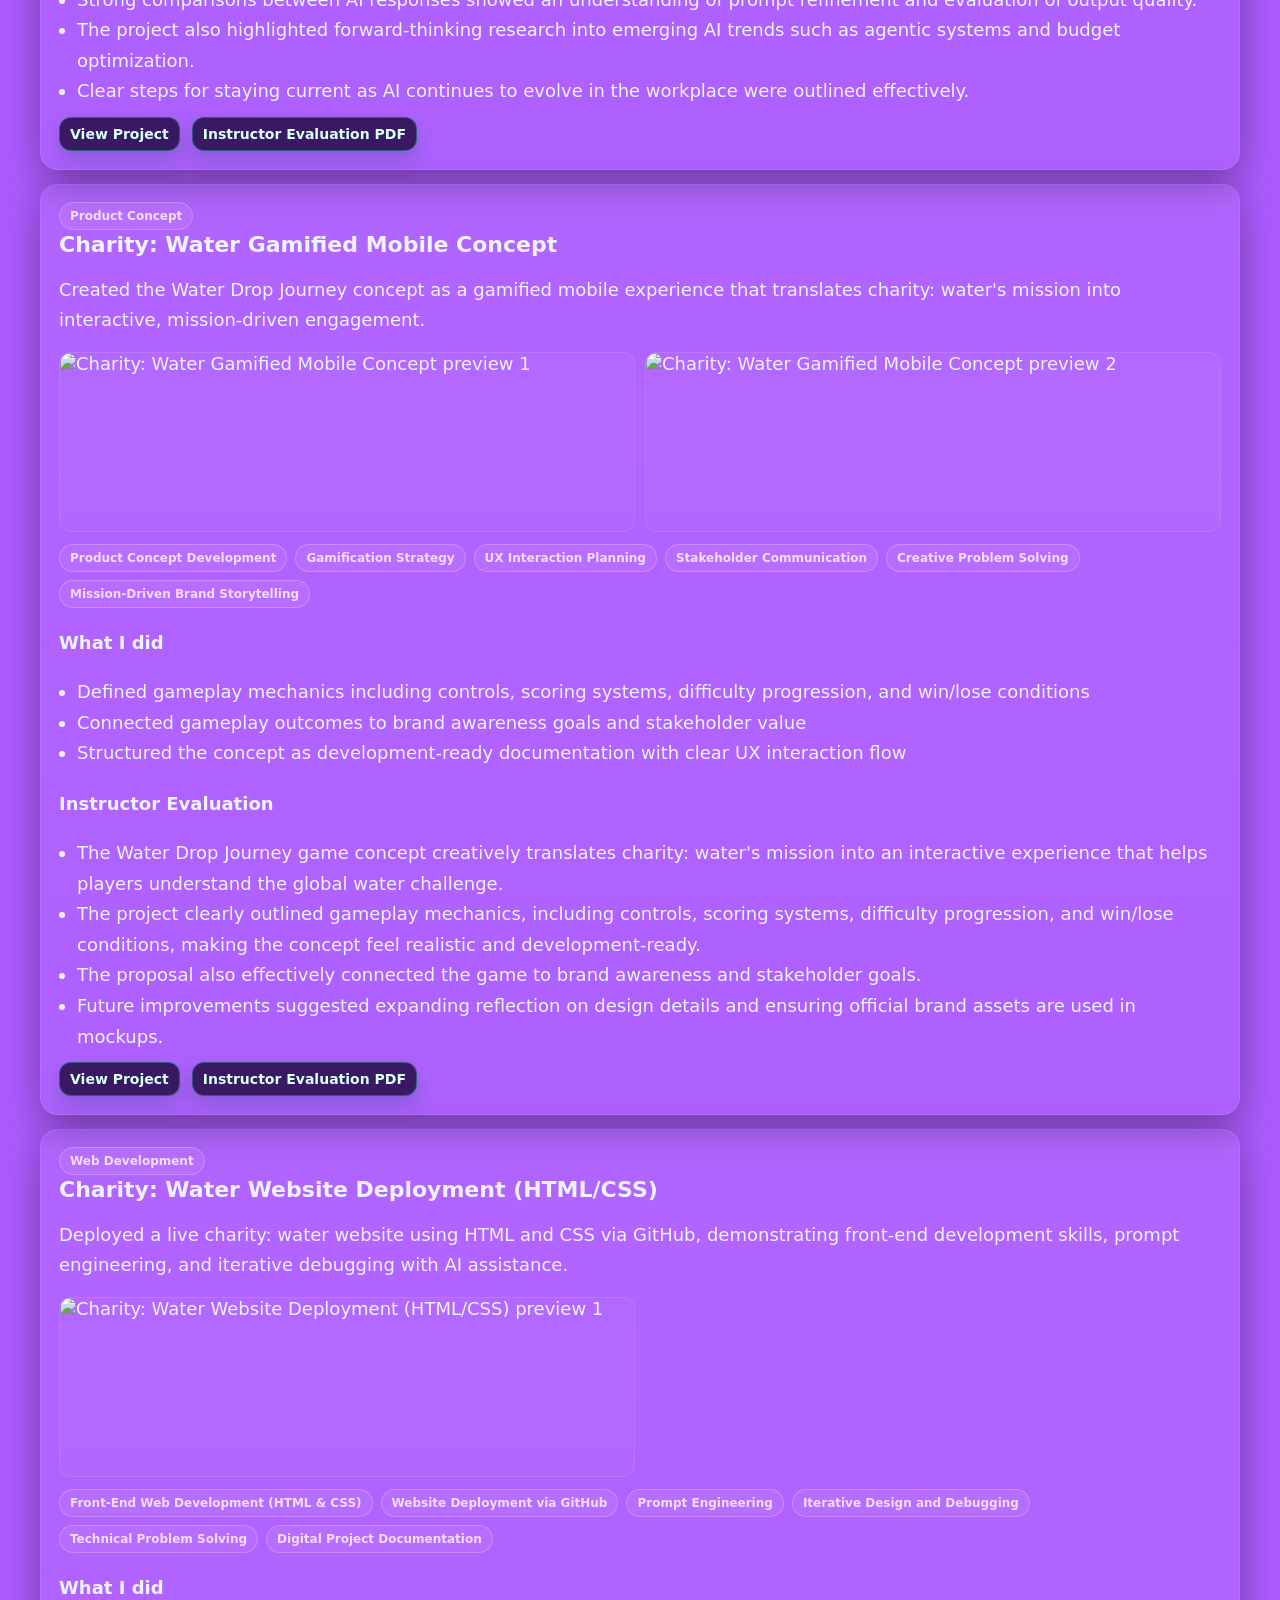
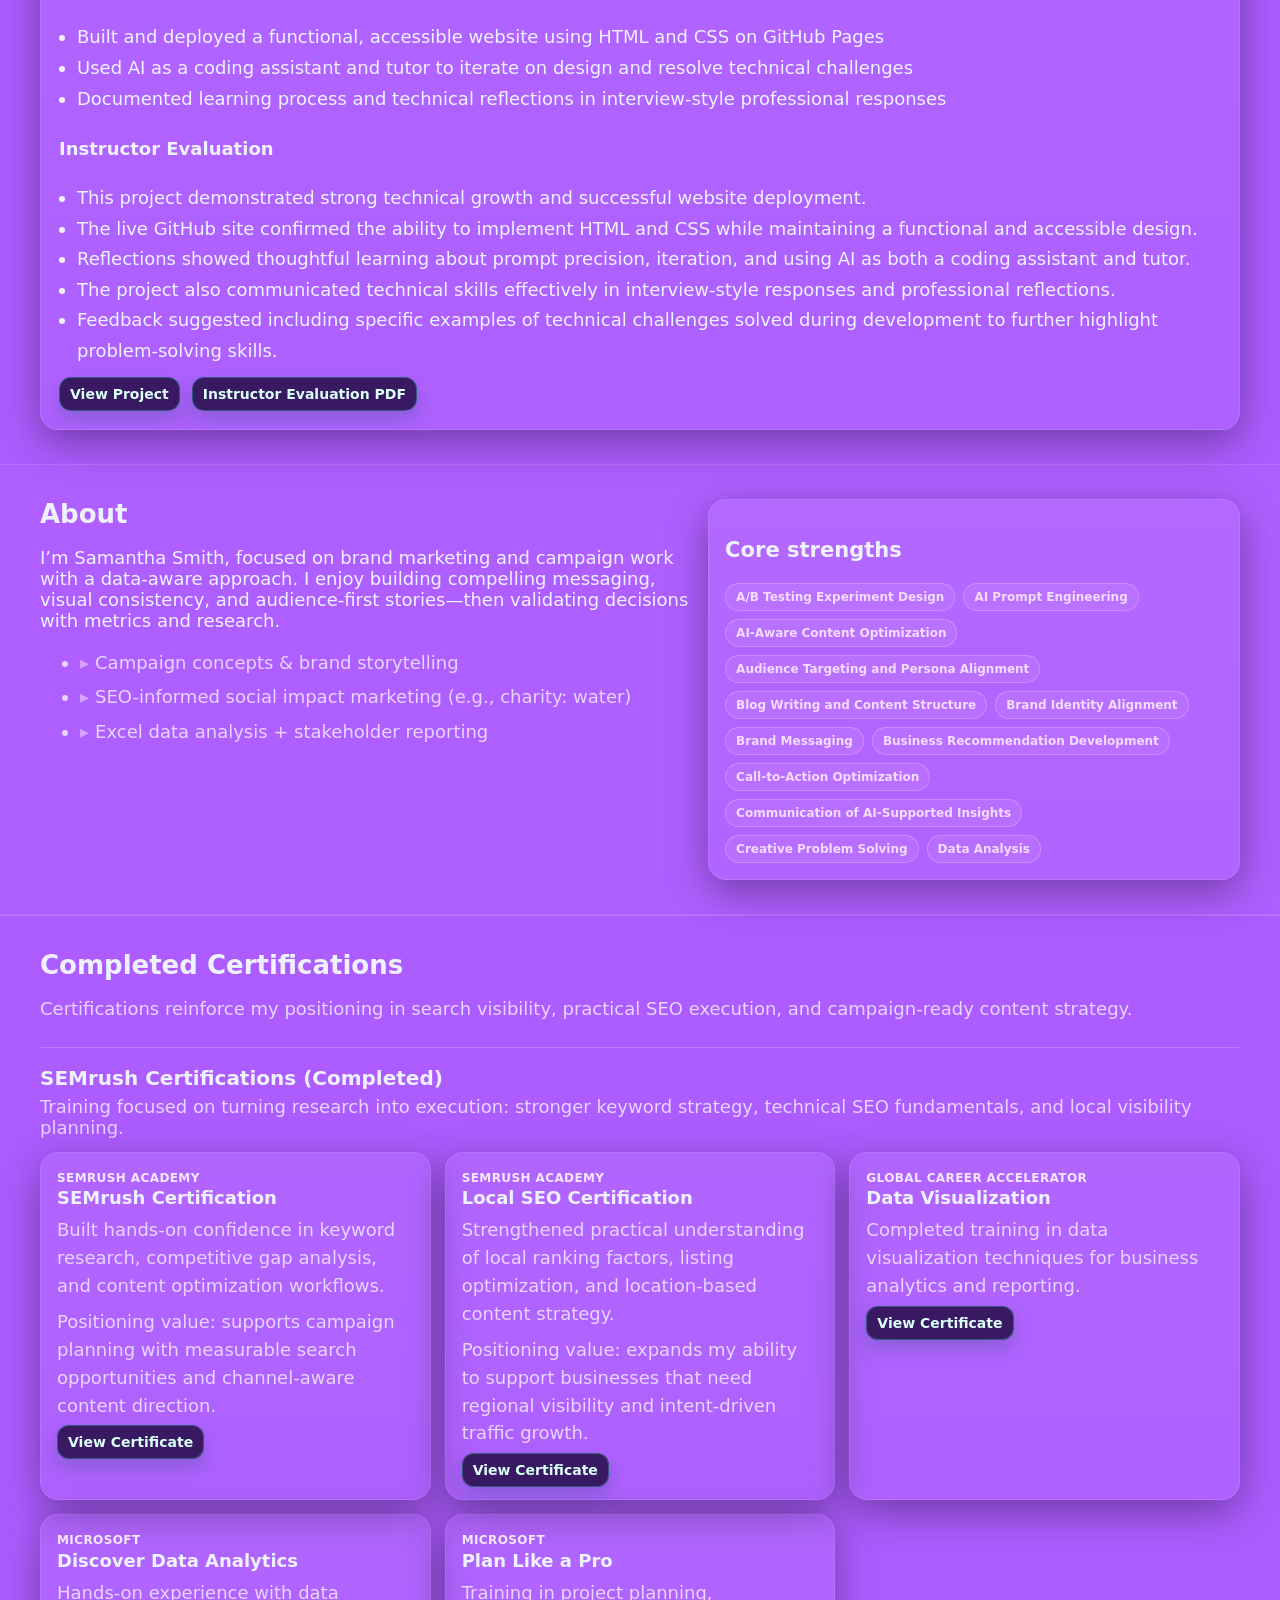
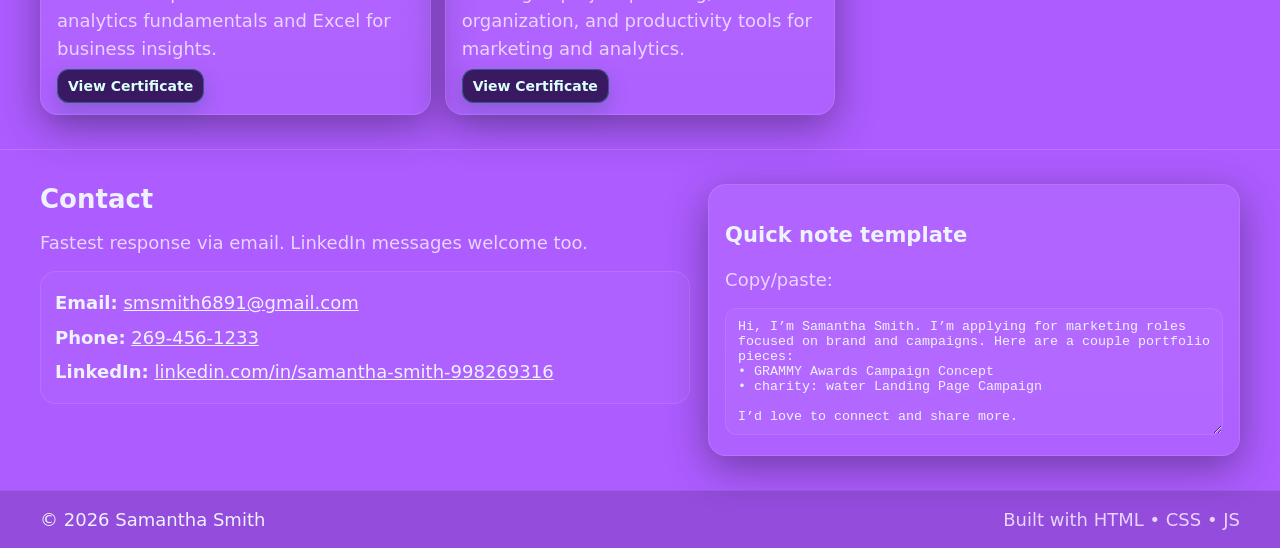
==== commit 24321cb1: "update" ====
--- a/index.html
+++ b/index.html
@@ -282,18 +282,21 @@
             <p class="cert-issuer">Global Career Accelerator</p>
             <h3>Data Visualization</h3>
             <p class="muted">Completed training in data visualization techniques for business analytics and reporting.</p>
+              <p><a class="link" href="images/projects/assets/DataVisualizationCertifcate.png" target="_blank" rel="noreferrer">View Certificate</a></p>
           </article>
 
           <article class="card cert-card" role="listitem">
             <p class="cert-issuer">Microsoft</p>
             <h3>Discover Data Analytics</h3>
             <p class="muted">Hands-on experience with data analytics fundamentals and Excel for business insights.</p>
+              <p><a class="link" href="images/projects/assets/HZGW3M28[1]" target="_blank" rel="noreferrer">View Certificate</a></p>
           </article>
 
           <article class="card cert-card" role="listitem">
             <p class="cert-issuer">Microsoft</p>
             <h3>Plan Like a Pro</h3>
             <p class="muted">Training in project planning, organization, and productivity tools for marketing and analytics.</p>
+              <p><a class="link" href="images/projects/assets/2JXMYDPV[1]" target="_blank" rel="noreferrer">View Certificate</a></p>
           </article>
       </div>
     </section>
